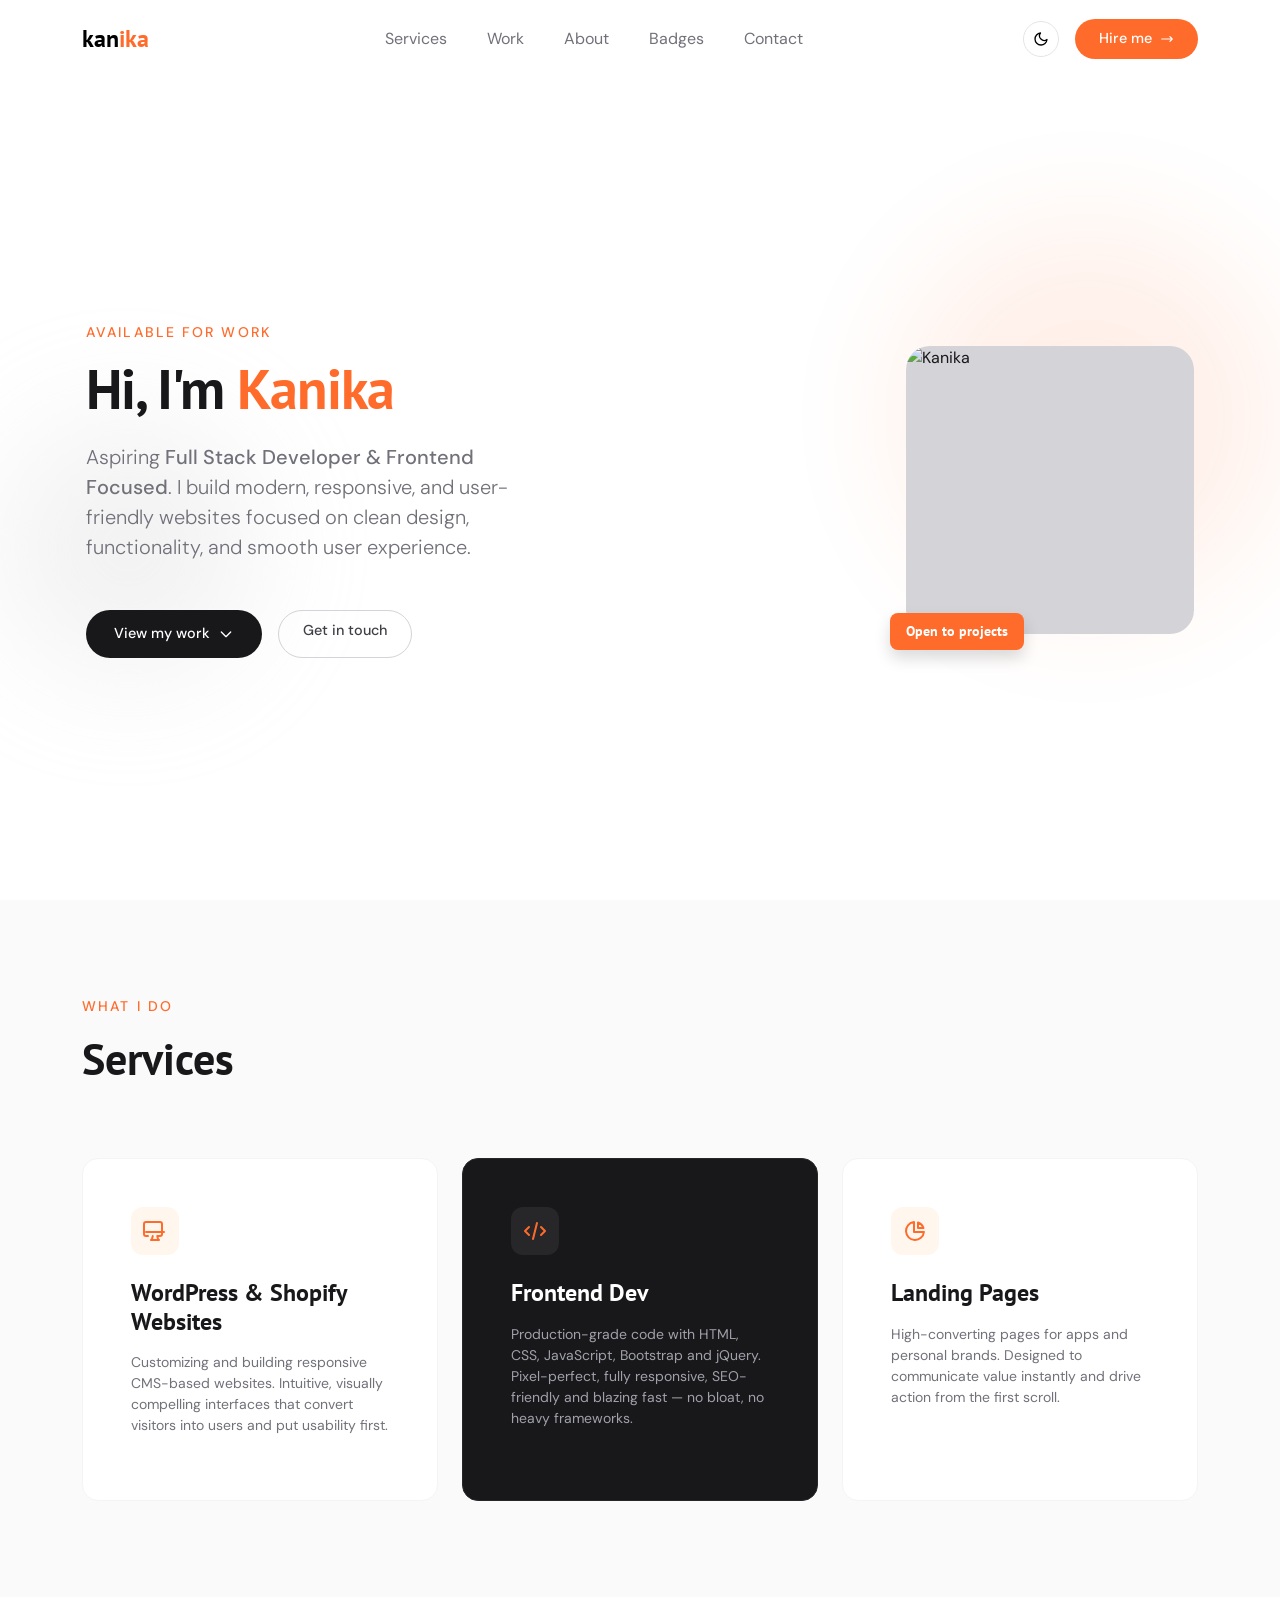
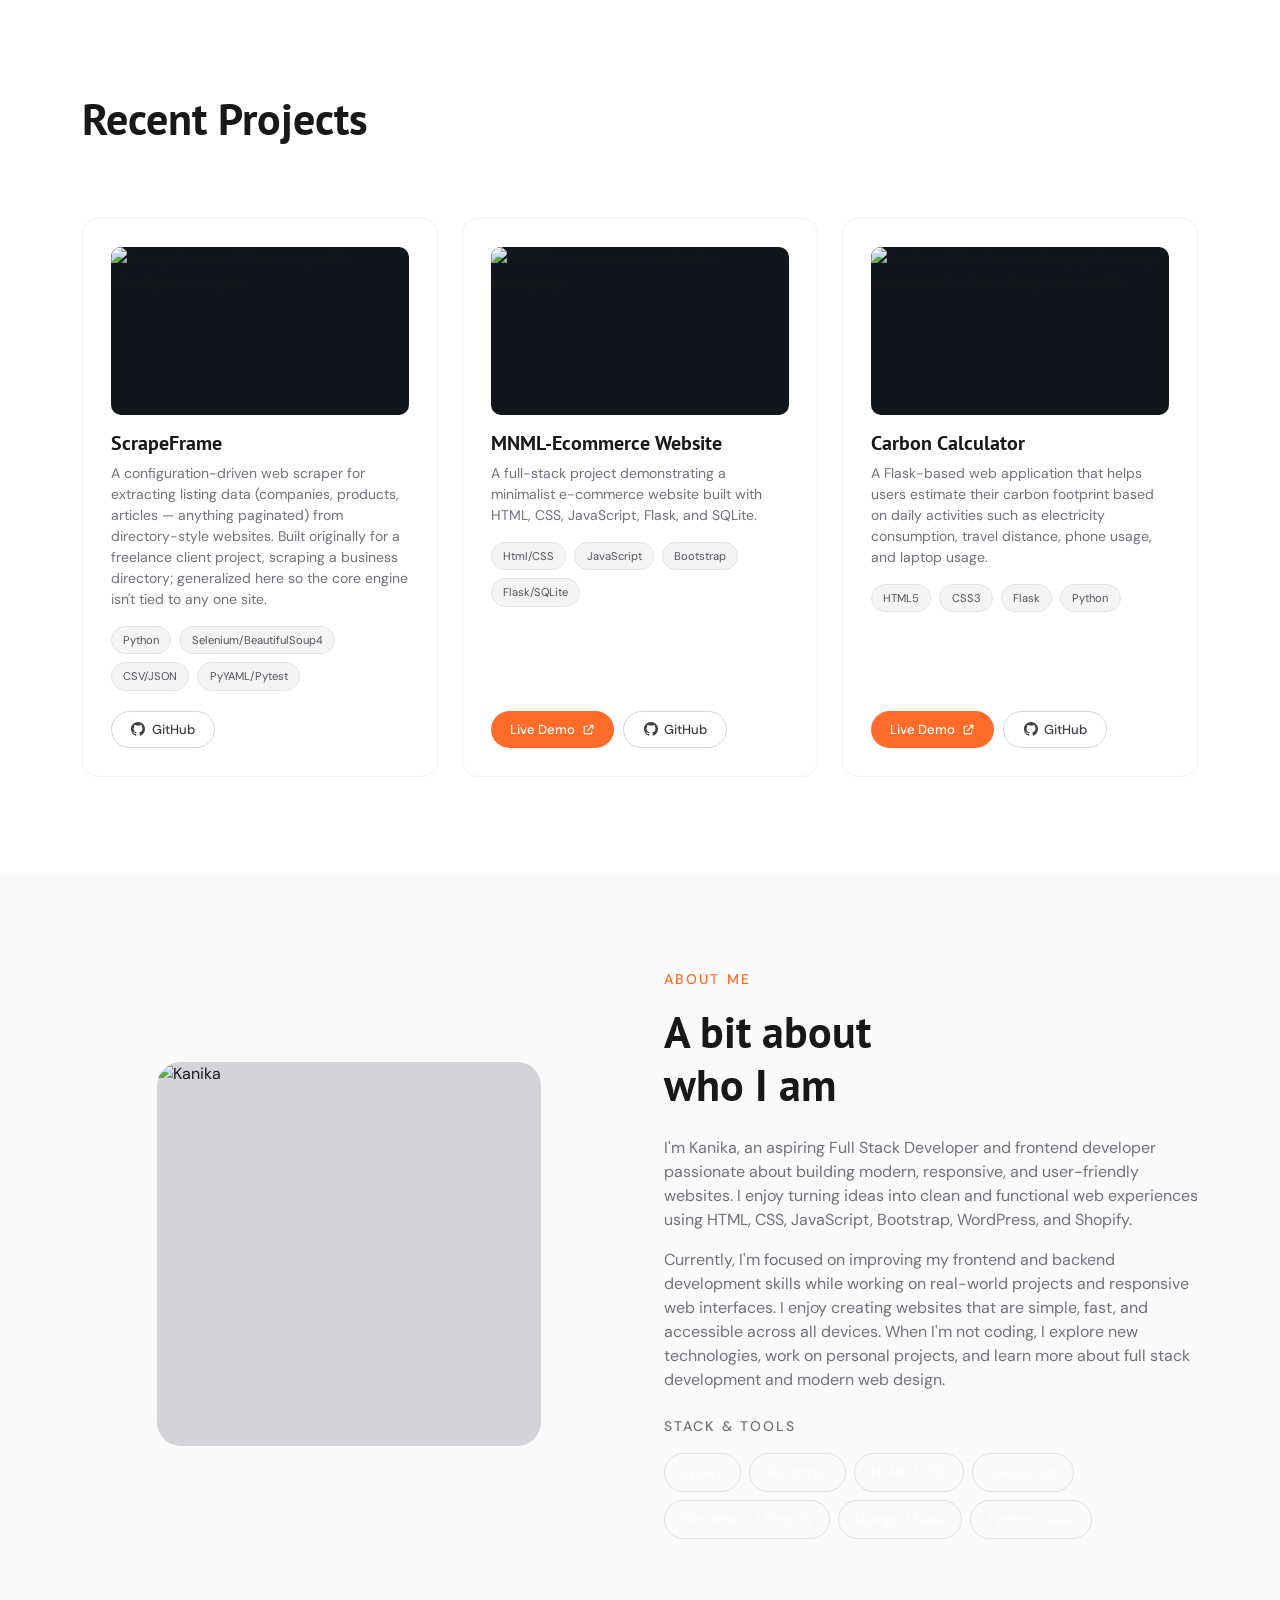
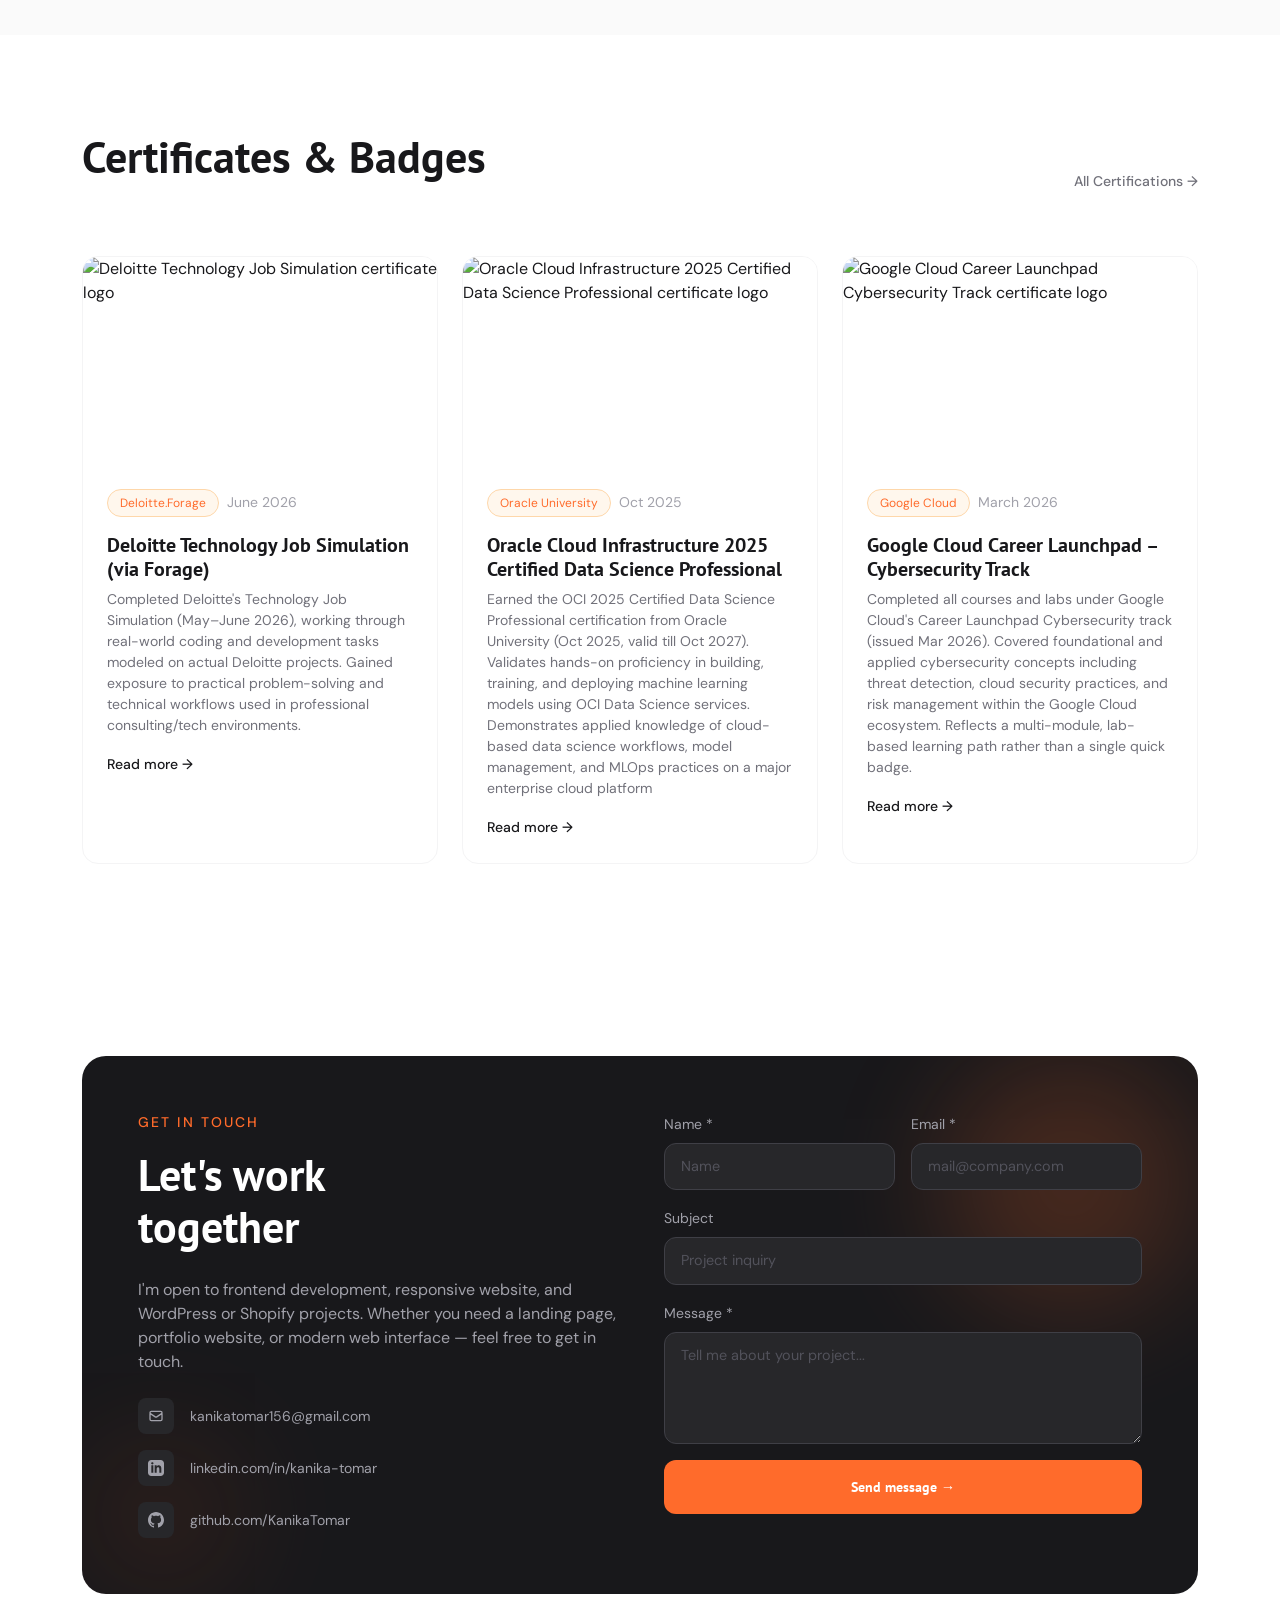
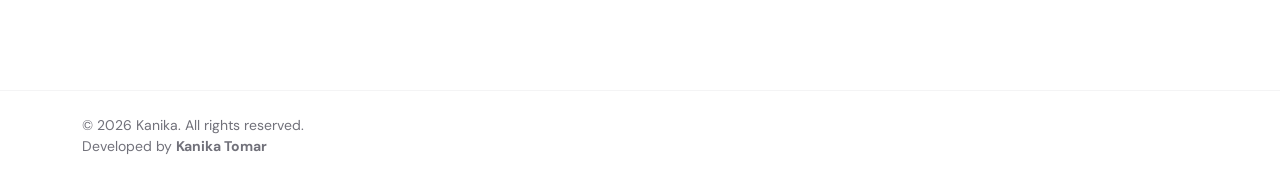
==== frontend/index.html @ 92bcb311 "Updates" ====
<!DOCTYPE html>
<html lang="en" class="scroll-smooth">

<head>
  <meta charset="UTF-8">
  <meta name="viewport" content="width=device-width, initial-scale=1.0">
  <meta name="description"
    content="Kanika — Freelance Designer and Frontend Developer. Fast, clean and accessible digital products.">
  <meta name="keywords" content="freelance developer, portfolio, Bootstrap, jQuery">
  <meta name="author" content="Kanika">
  <meta property="og:title" content="Kanika — Aspiring Full Stack Developer">
  <meta property="og:description" content="I design and build digital products that people love to use.">
  <meta property="og:type" content="website">
  <title>Kanika — Aspiring Full Stack Developer &amp; Modern Responsive Web Design</title>

  <!-- Bootstrap 5 -->
  <link href="https://cdn.jsdelivr.net/npm/bootstrap@5.3.3/dist/css/bootstrap.min.css" rel="stylesheet">
  <link rel="preconnect" href="https://fonts.googleapis.com">
  <link rel="preconnect" href="https://fonts.gstatic.com" crossorigin>
  <link
    href="https://fonts.googleapis.com/css2?family=PT+Sans:ital,wght@0,400;0,700;1,400&family=DM+Sans:opsz,wght@9..40,300;9..40,400;9..40,500&display=swap"
    rel="stylesheet">
  <link rel="stylesheet" href="style.css">
</head>

<body>

  <!-- ═══ NAV ═══ -->
  <header class="navbar-custom" id="mainNav">
    <nav class="navbar navbar-expand-md py-3">
      <div class="container" style="max-width:1140px;">
        <a class="navbar-brand fw-bold fs-4" href="#hero" style="font-family:'PT Sans',sans-serif;">
          <span>kan</span><span class="text-accent">ika</span>
        </a>

        <button class="navbar-toggler border-0 icon-circle" type="button" data-bs-toggle="collapse"
          data-bs-target="#navMenu" aria-controls="navMenu" aria-expanded="false" aria-label="Toggle menu">
          <svg id="hamOpen" width="16" height="16" fill="none" viewBox="0 0 24 24" stroke="currentColor">
            <path stroke-linecap="round" stroke-linejoin="round" stroke-width="2" d="M4 6h16M4 12h16M4 18h16" />
          </svg>
          <svg id="hamClose" width="16" height="16" fill="none" viewBox="0 0 24 24" stroke="currentColor"
            style="display:none">
            <path stroke-linecap="round" stroke-linejoin="round" stroke-width="2" d="M6 18L18 6M6 6l12 12" />
          </svg>
        </button>

        <div class="collapse navbar-collapse" id="navMenu">
          <ul class="navbar-nav mx-auto gap-md-4 gap-3 mt-4 mt-md-0 text-center text-md-start" id="navLinks">
            <li class="nav-item"><a class="nav-link nl text-muted-custom" href="#services">Services</a></li>
            <li class="nav-item"><a class="nav-link nl text-muted-custom" href="#work">Work</a></li>
            <li class="nav-item"><a class="nav-link nl text-muted-custom" href="#about">About</a></li>
            <li class="nav-item"><a class="nav-link nl text-muted-custom" href="#blog">Badges</a></li>
            <li class="nav-item"><a class="nav-link nl text-muted-custom" href="#contact">Contact</a></li>
          </ul>
          <div class="d-flex d-md-none flex-column align-items-center gap-3 mt-4 pt-3 border-top">
            <a href="#contact" class="btn-accent shimmer">Hire me →</a>
          </div>
        </div>

        <div class="d-flex align-items-center gap-3 order-3">
          <button id="darkToggle" class="icon-circle" aria-label="Toggle dark mode">
            <svg id="iconSun" width="16" height="16" fill="none" viewBox="0 0 24 24" stroke="currentColor">
              <path stroke-linecap="round" stroke-linejoin="round" stroke-width="2"
                d="M21 12.79A9 9 0 1111.21 3 7 7 0 0021 12.79z" />
            </svg>
            <svg id="iconMoon" width="16" height="16" fill="none" viewBox="0 0 24 24" stroke="currentColor"
              style="display:none">
              <path stroke-linecap="round" stroke-linejoin="round" stroke-width="2"
                d="M12 3v1m0 16v1m9-9h-1M4 12H3m15.364-6.364l-.707.707M6.343 17.657l-.707.707M17.657 17.657l-.707-.707M6.343 6.343l-.707-.707M12 8a4 4 0 100 8 4 4 0 000-8z" />
            </svg>
          </button>
          <a href="#contact" class="btn-accent shimmer d-none d-md-inline-flex align-items-center gap-2">
            Hire me
            <svg width="14" height="14" fill="none" viewBox="0 0 24 24" stroke="currentColor">
              <path stroke-linecap="round" stroke-linejoin="round" stroke-width="2" d="M17 8l4 4m0 0l-4 4m4-4H3" />
            </svg>
          </a>
        </div>
      </div>
    </nav>
  </header>

  <main>

    <!-- ═══ HERO ═══ -->
    <section id="hero" class="position-relative d-flex align-items-center"
      style="min-height:100vh;padding-top:5rem;overflow:hidden;">
      <div class="bg-blob bg-accent" style="opacity:.1;top:25%;right:0;width:24rem;height:24rem;"></div>
      <div class="bg-blob" style="opacity:.3;background:#d4d4d8;bottom:25%;left:0;width:16rem;height:16rem;"></div>

      <div class="container position-relative" style="max-width:1140px;z-index:1;padding:6rem 1rem;">
        <div class="row align-items-center g-5">
          <div class="col-md-6">
            <p class="reveal small fw-medium text-accent text-uppercase mb-3" style="letter-spacing:.15em;">Available
              for work</p>
            <h1 class="reveal d1 fw-bold mb-4" style="font-size:3.5rem;line-height:1.05;letter-spacing:-.02em;">
              Hi, I'm <span class="text-accent">Kanika</span>
            </h1>
            <p class="reveal d2 fs-5 text-muted-custom mb-5" style="max-width:28rem;font-weight:300;">
              Aspiring <strong class="fw-medium">Full Stack Developer &amp; Frontend Focused</strong>. I build modern,
              responsive, and user-friendly websites focused on clean design, functionality, and smooth user experience.
            </p>
            <div class="reveal d3 d-flex flex-wrap gap-3">
              <a href="#work" class="btn-hero-primary shimmer d-inline-flex align-items-center gap-2">
                View my work
                <svg width="16" height="16" fill="none" viewBox="0 0 24 24" stroke="currentColor">
                  <path stroke-linecap="round" stroke-linejoin="round" stroke-width="2" d="M19 9l-7 7-7-7" />
                </svg>
              </a>
              <a href="#contact" class="btn-outline-dark-custom">Get in touch</a>
            </div>
          </div>

          <div class="col-md-6 reveal d2 d-flex justify-content-center justify-content-md-end">
            <div class="position-relative" style="width:18rem;height:18rem;">
              <div class="pf w-100 h-100">
                <img src="frontend/images/myimg.png" alt="Kanika" loading="eager">
              </div>
              <div class="position-absolute bg-accent text-white fw-bold small px-3 py-2 rounded-3 shadow"
                style="bottom:-1rem;left:-1rem;font-family:'PT Sans',sans-serif;">Open to projects</div>
            </div>
          </div>
        </div>
      </div>
    </section>

    <!-- ═══ SERVICES ═══ -->
    <section id="services" class="section-pad section-alt">
      <div class="container" style="max-width:1140px;">
        <div class="mb-5 pb-3">
          <p class="reveal small fw-medium text-accent text-uppercase mb-3" style="letter-spacing:.15em;">What I do</p>
          <h2 class="reveal d1 fw-bold" style="font-size:2.75rem;">Services</h2>
        </div>
        <div class="row g-4">

          <div class="col-md-4">
            <article class="reveal d1 card-h card-soft h-100 p-4 p-md-5">
              <div class="icon-box mb-4">
                <svg width="24" height="24" class="text-accent" fill="none" viewBox="0 0 24 24" stroke="currentColor">
                  <path stroke-linecap="round" stroke-linejoin="round" stroke-width="2"
                    d="M9.75 17L9 20l-1 1h8l-1-1-.75-3M3 13h18M5 17H3a2 2 0 01-2-2V5a2 2 0 012-2h14a2 2 0 012 2v10a2 2 0 01-2 2h-2" />
                </svg>
              </div>
              <h3 class="fw-bold fs-4 mb-3">WordPress &amp; Shopify Websites</h3>
              <p class="small text-muted-custom">Customizing and building responsive CMS-based websites. Intuitive,
                visually compelling interfaces that convert visitors into users and put usability first.</p>
            </article>
          </div>

          <div class="col-md-4">
            <article class="reveal d2 card-h card-dark-feat h-100 p-4 p-md-5">
              <div class="icon-box icon-box-dark mb-4">
                <svg width="24" height="24" class="text-accent" fill="none" viewBox="0 0 24 24" stroke="currentColor">
                  <path stroke-linecap="round" stroke-linejoin="round" stroke-width="2"
                    d="M10 20l4-16m4 4l4 4-4 4M6 16l-4-4 4-4" />
                </svg>
              </div>
              <h3 class="fw-bold fs-4 mb-3">Frontend Dev</h3>
              <p class="small" style="color:#a1a1aa;">Production-grade code with HTML, CSS, JavaScript, Bootstrap and
                jQuery. Pixel-perfect, fully responsive, SEO-friendly and blazing fast — no bloat, no heavy frameworks.
              </p>
            </article>
          </div>

          <div class="col-md-4">
            <article class="reveal d3 card-h card-soft h-100 p-4 p-md-5">
              <div class="icon-box mb-4">
                <svg width="24" height="24" class="text-accent" fill="none" viewBox="0 0 24 24" stroke="currentColor">
                  <path stroke-linecap="round" stroke-linejoin="round" stroke-width="2"
                    d="M11 3.055A9.001 9.001 0 1020.945 13H11V3.055z" />
                  <path stroke-linecap="round" stroke-linejoin="round" stroke-width="2"
                    d="M20.488 9H15V3.512A9.025 9.025 0 0120.488 9z" />
                </svg>
              </div>
              <h3 class="fw-bold fs-4 mb-3">Landing Pages</h3>
              <p class="small text-muted-custom">High-converting pages for apps and personal brands. Designed to
                communicate value instantly and drive action from the first scroll.</p>
            </article>
          </div>

        </div>
      </div>
    </section>

    <!-- ═══ WORK ═══ -->
    <section id="work" class="section-pad">
      <div class="container" style="max-width:1140px;">
        <div class="d-flex flex-column flex-sm-row justify-content-between align-items-sm-end gap-3 mb-5 pb-3">
          <div>
            <!-- <p class="reveal small fw-medium text-accent text-uppercase mb-3" style="letter-spacing:.15em;">Portfolio</p> -->
            <h2 class="reveal d1 fw-bold" style="font-size:2.75rem;">Recent Projects</h2>
          </div>
          <a href="projects.html" class="reveal d1 nl small fw-medium text-muted-custom">All projects →</a>
        </div>

        <div class="row g-4">

          <!-- PROJECT CARD 1 — replace with your real project -->
          <div class="col-md-4">
            <article class="card-h reveal d1 card-soft proj-card h-100 d-flex flex-column">
              <div class="proj-thumb mb-3">
                <img src="frontend/images/scraper.png" alt="ScrapeFrame CLI running with checkpoint output"
                  loading="lazy">
              </div>
              <h3 class="fw-bold fs-5 mb-2">ScrapeFrame</h3>
              <p class="small text-muted-custom mb-3">A configuration-driven web scraper for extracting listing data
                (companies, products, articles — anything paginated) from directory-style websites. Built originally for
                a freelance client project, scraping a business directory; generalized here so the core engine isn't
                tied to any one site.</p>
              <div class="d-flex flex-wrap gap-2 mb-3">
                <span class="tech-tag">Python</span>
                <span class="tech-tag">Selenium/BeautifulSoup4</span>
                <span class="tech-tag">CSV/JSON</span>
                <span class="tech-tag">PyYAML/Pytest</span>
              </div>
              <div class="proj-actions mt-auto pt-1">
                <a href="https://github.com/KanikaTomar18/ScarpeFrame" target="_blank" rel="noopener noreferrer"
                  class="btn-proj-secondary">
                  <svg width="14" height="14" fill="currentColor" viewBox="0 0 24 24">
                    <path
                      d="M12 0c-6.626 0-12 5.373-12 12 0 5.302 3.438 9.8 8.207 11.387.599.111.793-.261.793-.577v-2.234c-3.338.726-4.033-1.416-4.033-1.416-.546-1.387-1.333-1.756-1.333-1.756-1.089-.745.083-.729.083-.729 1.205.084 1.839 1.237 1.839 1.237 1.07 1.834 2.807 1.304 3.492.997.107-.775.418-1.305.762-1.604-2.665-.305-5.467-1.334-5.467-5.931 0-1.311.469-2.381 1.236-3.221-.124-.303-.535-1.524.117-3.176 0 0 1.008-.322 3.301 1.23.957-.266 1.983-.399 3.003-.404 1.02.005 2.047.138 3.006.404 2.291-1.552 3.297-1.23 3.297-1.23.653 1.653.242 2.874.118 3.176.77.84 1.235 1.911 1.235 3.221 0 4.609-2.807 5.624-5.479 5.921.43.372.823 1.102.823 2.222v3.293c0 .319.192.694.801.576 4.765-1.589 8.199-6.086 8.199-11.386 0-6.627-5.373-12-12-12z" />
                  </svg>
                  GitHub
                </a>
              </div>
            </article>
          </div>
          <!-- PROJECT CARD 2 — replace with your real project -->
          <div class="col-md-4">
            <article class="card-h reveal d2 card-soft proj-card h-100 d-flex flex-column">
              <div class="proj-thumb mb-3">
                <img src="frontend/images/mnml.png" alt="MNML e-commerce website homepage"
                  loading="lazy">
              </div>
              <h3 class="fw-bold fs-5 mb-2">MNML-Ecommerce Website</h3>
              <p class="small text-muted-custom mb-3">A full-stack project demonstrating a minimalist e-commerce website
                built with HTML, CSS, JavaScript, Flask, and SQLite.</p>
              <div class="d-flex flex-wrap gap-2 mb-3">
                <span class="tech-tag">Html/CSS</span>
                <span class="tech-tag">JavaScript</span>
                <span class="tech-tag">Bootstrap</span>
                <span class="tech-tag">Flask/SQLite</span>
              </div>
              <div class="proj-actions mt-auto pt-1">
                <a href="https://mnml-rztf.onrender.com/" target="_blank" rel="noopener noreferrer"
                  class="btn-proj-primary">
                  Live Demo
                  <svg width="13" height="13" fill="none" viewBox="0 0 24 24" stroke="currentColor">
                    <path stroke-linecap="round" stroke-linejoin="round" stroke-width="2"
                      d="M10 6H6a2 2 0 00-2 2v10a2 2 0 002 2h10a2 2 0 002-2v-4M14 4h6v6M10 14L20 4" />
                  </svg>
                </a>
                <a href="https://github.com/KanikaTomar18/MNML" target="_blank" rel="noopener noreferrer"
                  class="btn-proj-secondary">
                  <svg width="14" height="14" fill="currentColor" viewBox="0 0 24 24">
                    <path
                      d="M12 0c-6.626 0-12 5.373-12 12 0 5.302 3.438 9.8 8.207 11.387.599.111.793-.261.793-.577v-2.234c-3.338.726-4.033-1.416-4.033-1.416-.546-1.387-1.333-1.756-1.333-1.756-1.089-.745.083-.729.083-.729 1.205.084 1.839 1.237 1.839 1.237 1.07 1.834 2.807 1.304 3.492.997.107-.775.418-1.305.762-1.604-2.665-.305-5.467-1.334-5.467-5.931 0-1.311.469-2.381 1.236-3.221-.124-.303-.535-1.524.117-3.176 0 0 1.008-.322 3.301 1.23.957-.266 1.983-.399 3.003-.404 1.02.005 2.047.138 3.006.404 2.291-1.552 3.297-1.23 3.297-1.23.653 1.653.242 2.874.118 3.176.77.84 1.235 1.911 1.235 3.221 0 4.609-2.807 5.624-5.479 5.921.43.372.823 1.102.823 2.222v3.293c0 .319.192.694.801.576 4.765-1.589 8.199-6.086 8.199-11.386 0-6.627-5.373-12-12-12z" />
                  </svg>
                  GitHub
                </a>
              </div>
            </article>
          </div>

          <!-- PROJECT CARD 3 — replace with your real project -->
          <div class="col-md-4">
            <article class="card-h reveal d3 card-soft proj-card h-100 d-flex flex-column">
              <div class="proj-thumb mb-3">
                <img src="frontend/images/Carbon-calc.png" alt="Carbon Calculator web app showing estimated carbon footprint results"
                  loading="lazy">
              </div>
              <h3 class="fw-bold fs-5 mb-2">Carbon Calculator</h3>
              <p class="small text-muted-custom mb-3">A Flask-based web application that helps users estimate their
                carbon footprint based on daily activities such as electricity consumption, travel distance, phone
                usage, and laptop usage.</p>
              <div class="d-flex flex-wrap gap-2 mb-3">
                <span class="tech-tag">HTML5</span>
                <span class="tech-tag">CSS3</span>
                <span class="tech-tag">Flask</span>
                <span class="tech-tag">Python</span>
              </div>
              <div class="proj-actions mt-auto pt-1">
                <a href="https://carbon-calculator-ndfr.onrender.com/" target="_blank" rel="noopener noreferrer"
                  class="btn-proj-primary">
                  Live Demo
                  <svg width="13" height="13" fill="none" viewBox="0 0 24 24" stroke="currentColor">
                    <path stroke-linecap="round" stroke-linejoin="round" stroke-width="2"
                      d="M10 6H6a2 2 0 00-2 2v10a2 2 0 002 2h10a2 2 0 002-2v-4M14 4h6v6M10 14L20 4" />
                  </svg>
                </a>
                <a href="https://github.com/KanikaTomar18/Carbon_Calculator" target="_blank" rel="noopener noreferrer"
                  class="btn-proj-secondary">
                  <svg width="14" height="14" fill="currentColor" viewBox="0 0 24 24">
                    <path
                      d="M12 0c-6.626 0-12 5.373-12 12 0 5.302 3.438 9.8 8.207 11.387.599.111.793-.261.793-.577v-2.234c-3.338.726-4.033-1.416-4.033-1.416-.546-1.387-1.333-1.756-1.333-1.756-1.089-.745.083-.729.083-.729 1.205.084 1.839 1.237 1.839 1.237 1.07 1.834 2.807 1.304 3.492.997.107-.775.418-1.305.762-1.604-2.665-.305-5.467-1.334-5.467-5.931 0-1.311.469-2.381 1.236-3.221-.124-.303-.535-1.524.117-3.176 0 0 1.008-.322 3.301 1.23.957-.266 1.983-.399 3.003-.404 1.02.005 2.047.138 3.006.404 2.291-1.552 3.297-1.23 3.297-1.23.653 1.653.242 2.874.118 3.176.77.84 1.235 1.911 1.235 3.221 0 4.609-2.807 5.624-5.479 5.921.43.372.823 1.102.823 2.222v3.293c0 .319.192.694.801.576 4.765-1.589 8.199-6.086 8.199-11.386 0-6.627-5.373-12-12-12z" />
                  </svg>
                  GitHub
                </a>
              </div>
            </article>
          </div>
          <!-- END PROJECT CARDS -->

        </div>
      </div>
    </section>

    <!-- ═══ ABOUT ═══ -->
    <section id="about" class="section-pad section-alt">
      <div class="container" style="max-width:1140px;">
        <div class="row align-items-center g-5">

          <div class="col-md-6 order-2 order-md-1 reveal">
            <div class="pf mx-auto" style="width:100%;max-width:24rem;aspect-ratio:1/1;">
              <img src="frontend/images/myimg.png" alt="Kanika" loading="lazy">
            </div>
          </div>

          <div class="col-md-6 order-1 order-md-2">
            <p class="reveal small fw-medium text-accent text-uppercase mb-3" style="letter-spacing:.15em;">About me</p>
            <h2 class="reveal d1 fw-bold mb-4" style="font-size:2.75rem;line-height:1.2;">A bit about<br>who I am</h2>
            <p class="reveal d2 text-muted-custom mb-3">
              I'm Kanika, an aspiring Full Stack Developer and frontend developer passionate about building modern,
              responsive, and user-friendly websites. I enjoy turning ideas into clean and functional web experiences
              using HTML, CSS, JavaScript, Bootstrap, WordPress, and Shopify.
            </p>
            <p class="reveal d3 text-muted-custom mb-4">
              Currently, I'm focused on improving my frontend and backend development skills while working on real-world
              projects and responsive web interfaces. I enjoy creating websites that are simple, fast, and accessible
              across all devices. When I'm not coding, I explore new technologies, work on personal projects, and learn
              more about full stack development and modern web design.
            </p>
            <div class="reveal d4">
              <p class="small fw-medium text-muted-custom text-uppercase mb-3" style="letter-spacing:.15em;">Stack &amp;
                tools</p>
              <div class="d-flex flex-wrap gap-2">
                <span class="stag small bg-grey border px-3 py-2 rounded-pill text-white">jQuery</span>
                <span class="stag small bg-grey border px-3 py-2 rounded-pill text-white">Bootstrap</span>
                <span class="stag small bg-grey border px-3 py-2 rounded-pill text-white">HTML / CSS</span>
                <span class="stag small bg-grey border px-3 py-2 rounded-pill text-white">JavaScript</span>
                <span class="stag small bg-grey border px-3 py-2 rounded-pill text-white">WordPress / Shopify</span>
                <span class="stag small bg-grey border px-3 py-2 rounded-pill text-white">Django / Flask</span>
                <span class="stag small bg-grey border px-3 py-2 rounded-pill text-white">Python / Java</span>
              </div>
            </div>
          </div>

        </div>
      </div>
    </section>

    <!-- ═══ BLOG ═══ -->
    <section id="blog" class="section-pad">
      <div class="container" style="max-width:1140px;">
        <div class="d-flex flex-column flex-sm-row justify-content-between align-items-sm-end gap-3 mb-5 pb-3">
          <div>
            <!-- <p class="reveal small fw-medium text-accent text-uppercase mb-3" style="letter-spacing:.15em;">Thoughts</p> -->
            <h2 class="reveal d1 fw-bold" style="font-size:2.75rem;">Certificates & Badges</h2>
          </div>
          <a href="certificates.html" class="reveal d1 nl small fw-medium text-muted-custom">All Certifications →</a>
        </div>

        <div class="row g-4">
          <div class="col-md-4">
            <article class="reveal d1 card-h card-soft h-100" style="overflow:hidden;">
              <div class="pf w-100" style="height:13rem;border-radius:0;background:#fff;">
                <img src="frontend/images/Deloitte.png" alt="Deloitte Technology Job Simulation certificate logo" loading="lazy" style="object-fit:contain;">
              </div>
              <div class="p-4">
                <div class="d-flex align-items-center gap-2 mb-3">
                  <span class="badge-tag">Deloitte.Forage</span>
                  <span class="small" style="color:#a1a1aa;">June 2026</span>
                </div>
                <a href="certificates.html">
                  <h3 class="fw-bold fs-5 mb-2">Deloitte Technology Job Simulation (via Forage)</h3>
                </a>
                <p class="small text-muted-custom mb-3">Completed Deloitte's Technology Job Simulation (May–June 2026),
                  working through real-world coding and development tasks modeled on actual Deloitte projects. Gained
                  exposure to practical problem-solving and technical workflows used in professional consulting/tech
                  environments.</p>
                <a href="certificates.html" class="nl small fw-medium">Read more →</a>
              </div>
            </article>
          </div>

          <div class="col-md-4">
            <article class="reveal d2 card-h card-soft h-100" style="overflow:hidden;">
              <div class="pf w-100" style="height:13rem;border-radius:0;background:#fff;">
                <img src="frontend/images/oracle.png" alt="Oracle Cloud Infrastructure 2025 Certified Data Science Professional certificate logo" loading="lazy" style="object-fit:contain;">
              </div>
              <div class="p-4">
                <div class="d-flex align-items-center gap-2 mb-3">
                  <span class="badge-tag">Oracle University</span>
                  <span class="small" style="color:#a1a1aa;">Oct 2025</span>
                </div>
                <a href="certificates.html">
                  <h3 class="fw-bold fs-5 mb-2">Oracle Cloud Infrastructure 2025 Certified Data Science Professional
                  </h3>
                </a>
                <p class="small text-muted-custom mb-3">Earned the OCI 2025 Certified Data Science Professional
                  certification from Oracle University (Oct 2025, valid till Oct 2027). Validates hands-on proficiency
                  in building, training, and deploying machine learning models using OCI Data Science services.
                  Demonstrates applied knowledge of cloud-based data science workflows, model management, and MLOps
                  practices on a major enterprise cloud platform</p>
                <a href="certificates.html" class="nl small fw-medium">Read more →</a>
              </div>
            </article>
          </div>

          <div class="col-md-4">
            <article class="reveal d3 card-h card-soft h-100" style="overflow:hidden;">
              <div class="pf w-100" style="height:13rem;border-radius:0;background:#fff;">
                <img src="frontend/images/google-cloud-cyber.png" alt="Google Cloud Career Launchpad Cybersecurity Track certificate logo" loading="lazy"
                  style="object-fit:contain;">
              </div>
              <div class="p-4">
                <div class="d-flex align-items-center gap-2 mb-3">
                  <span class="badge-tag">Google Cloud</span>
                  <span class="small" style="color:#a1a1aa;">March 2026</span>
                </div>
                <a href="certificates.html">
                  <h3 class="fw-bold fs-5 mb-2">Google Cloud Career Launchpad – Cybersecurity Track</h3>
                </a>
                <p class="small text-muted-custom mb-3">Completed all courses and labs under Google Cloud's Career
                  Launchpad Cybersecurity track (issued Mar 2026). Covered foundational and applied cybersecurity
                  concepts including threat detection, cloud security practices, and risk management within the Google
                  Cloud ecosystem. Reflects a multi-module, lab-based learning path rather than a single quick badge.
                </p>
                <a href="certificates.html" class="nl small fw-medium">Read more →</a>
              </div>
            </article>
          </div>
        </div>
      </div>
    </section>

    <!-- ═══ CONTACT ═══ -->
    <section id="contact" class="section-pad">
      <div class="container" style="max-width:1140px;">
        <div class="contact-section-bg">
          <div class="bg-blob bg-accent" style="opacity:.2;top:0;right:0;width:16rem;height:16rem;"></div>
          <div class="bg-blob bg-accent" style="opacity:.1;bottom:0;left:0;width:10rem;height:10rem;"></div>

          <div class="row g-5 position-relative" style="z-index:1;">
            <div class="col-md-6">
              <p class="reveal small fw-medium text-accent text-uppercase mb-3" style="letter-spacing:.15em;">Get in
                touch</p>
              <h2 class="reveal d1 fw-bold mb-4" style="font-size:2.75rem;line-height:1.2;">Let's work<br>together</h2>
              <p class="reveal d2 mb-4" style="color:#a1a1aa;">I'm open to frontend development, responsive website, and
                WordPress or Shopify projects. Whether you need a landing page, portfolio website, or modern web
                interface — feel free to get in touch.</p>

              <div class="reveal d3 d-flex flex-column gap-3">
                <a href="mailto:kanikatomar156@gmail.com" class="d-flex align-items-center gap-3"
                  style="color:#a1a1aa;">
                  <span class="icon-box icon-box-dark flex-shrink-0"
                    style="width:36px;height:36px;border-radius:.5rem;">
                    <svg width="16" height="16" fill="none" viewBox="0 0 24 24" stroke="currentColor">
                      <path stroke-linecap="round" stroke-linejoin="round" stroke-width="2"
                        d="M3 8l7.89 5.26a2 2 0 002.22 0L21 8M5 19h14a2 2 0 002-2V7a2 2 0 00-2-2H5a2 2 0 00-2 2v10a2 2 0 002 2z" />
                    </svg>
                  </span>
                  <span class="small">kanikatomar156@gmail.com</span>
                </a>
                <a href="https://linkedin.com/in/kanika-tomar-3a40a230a" rel="noopener noreferrer" target="_blank"
                  class="d-flex align-items-center gap-3" style="color:#a1a1aa;">
                  <span class="icon-box icon-box-dark flex-shrink-0"
                    style="width:36px;height:36px;border-radius:.5rem;">
                    <svg width="16" height="16" fill="currentColor" viewBox="0 0 24 24">
                      <path
                        d="M19 0h-14c-2.761 0-5 2.239-5 5v14c0 2.761 2.239 5 5 5h14c2.762 0 5-2.239 5-5v-14c0-2.761-2.238-5-5-5zm-11 19h-3v-11h3v11zm-1.5-12.268c-.966 0-1.75-.79-1.75-1.764s.784-1.764 1.75-1.764 1.75.79 1.75 1.764-.783 1.764-1.75 1.764zm13.5 12.268h-3v-5.604c0-3.368-4-3.113-4 0v5.604h-3v-11h3v1.765c1.396-2.586 7-2.777 7 2.476v6.759z" />
                    </svg>
                  </span>
                  <span class="small">linkedin.com/in/kanika-tomar</span>
                </a>
                <a href="https://github.com/KanikaTomar18" rel="noopener noreferrer" target="_blank"
                  class="d-flex align-items-center gap-3" style="color:#a1a1aa;">
                  <span class="icon-box icon-box-dark flex-shrink-0"
                    style="width:36px;height:36px;border-radius:.5rem;">
                    <svg width="16" height="16" fill="currentColor" viewBox="0 0 24 24">
                      <path
                        d="M12 0c-6.626 0-12 5.373-12 12 0 5.302 3.438 9.8 8.207 11.387.599.111.793-.261.793-.577v-2.234c-3.338.726-4.033-1.416-4.033-1.416-.546-1.387-1.333-1.756-1.333-1.756-1.089-.745.083-.729.083-.729 1.205.084 1.839 1.237 1.839 1.237 1.07 1.834 2.807 1.304 3.492.997.107-.775.418-1.305.762-1.604-2.665-.305-5.467-1.334-5.467-5.931 0-1.311.469-2.381 1.236-3.221-.124-.303-.535-1.524.117-3.176 0 0 1.008-.322 3.301 1.23.957-.266 1.983-.399 3.003-.404 1.02.005 2.047.138 3.006.404 2.291-1.552 3.297-1.23 3.297-1.23.653 1.653.242 2.874.118 3.176.77.84 1.235 1.911 1.235 3.221 0 4.609-2.807 5.624-5.479 5.921.43.372.823 1.102.823 2.222v3.293c0 .319.192.694.801.576 4.765-1.589 8.199-6.086 8.199-11.386 0-6.627-5.373-12-12-12z" />
                    </svg>
                  </span>
                  <span class="small">github.com/KanikaTomar</span>
                </a>
              </div>
            </div>

            <div class="col-md-6 reveal d2">
              <form id="contactForm" novalidate>
                <div class="row g-3">
                  <div class="col-sm-6">
                    <label for="fname" class="form-label small" style="color:#a1a1aa;">Name *</label>
                    <input type="text" id="fname" name="name" class="form-control form-control-dark" placeholder="Name"
                      required autocomplete="name">
                  </div>
                  <div class="col-sm-6">
                    <label for="femail" class="form-label small" style="color:#a1a1aa;">Email *</label>
                    <input type="email" id="femail" name="email" class="form-control form-control-dark"
                      placeholder="mail@company.com" required autocomplete="email">
                  </div>
                  <div class="col-12">
                    <label for="fsubject" class="form-label small" style="color:#a1a1aa;">Subject</label>
                    <input type="text" id="fsubject" name="subject" class="form-control form-control-dark"
                      placeholder="Project inquiry">
                  </div>
                  <div class="col-12">
                    <label for="fmessage" class="form-label small" style="color:#a1a1aa;">Message *</label>
                    <textarea id="fmessage" name="message" rows="4" class="form-control form-control-dark"
                      placeholder="Tell me about your project..." required></textarea>
                  </div>
                  <div class="col-12">
                    <button type="submit" class="btn-accent shimmer w-100 fw-bold py-3"
                      style="border-radius:.75rem;font-family:'PT Sans',sans-serif;">
                      Send message →
                    </button>
                  </div>
                </div>
              </form>
            </div>
          </div>
        </div>
      </div>
    </section>

  </main>

  <footer>
    <div class="container py-4 d-flex flex-column flex-sm-row align-items-center justify-content-between gap-3"
      style="max-width:1140px;">
      <p class="small text-muted-custom mb-0">© <span id="yr"></span> Kanika. All rights reserved. <br> Developed by <a
          href="https://github.com/KanikaTomar18" target="_blank" class="fw-bold">Kanika Tomar</a></p>
    </div>
  </footer>

  <!-- jQuery -->
  <script src="https://code.jquery.com/jquery-3.7.1.min.js"></script>
  <!-- Bootstrap JS bundle (includes Popper, needed for navbar collapse) -->
  <script src="https://cdn.jsdelivr.net/npm/bootstrap@5.3.3/dist/js/bootstrap.bundle.min.js"></script>

  <script>
    $(function () {

      /* ---------- dark mode ---------- */
      var saved = localStorage.getItem('theme');
      var prefersDark = window.matchMedia('(prefers-color-scheme: dark)').matches;
      var isDark = saved === 'dark' || (!saved && prefersDark);

      function applyTheme(dark) {
        document.documentElement.setAttribute('data-bs-theme', dark ? 'dark' : 'light');
        $('#iconSun').toggle(!dark);
        $('#iconMoon').toggle(dark);
        localStorage.setItem('theme', dark ? 'dark' : 'light');
      }
      applyTheme(isDark);

      $('#darkToggle').on('click', function () {
        isDark = !isDark;
        applyTheme(isDark);
      });

      /* ---------- navbar scroll shadow ---------- */
      $(window).on('scroll', function () {
        $('#mainNav').toggleClass('scrolled', $(window).scrollTop() > 20);
        updateActiveSection();
      });

      /* ---------- mobile menu hamburger icon swap + close on link click ---------- */
      var navMenu = document.getElementById('navMenu');
      var bsCollapse = new bootstrap.Collapse(navMenu, { toggle: false });

      $('#navMenu').on('show.bs.collapse', function () {
        $('#hamOpen').hide(); $('#hamClose').show();
      });
      $('#navMenu').on('hide.bs.collapse', function () {
        $('#hamOpen').show(); $('#hamClose').hide();
      });
      $('#navLinks a, .navbar-collapse a.btn-accent').on('click', function () {
        if ($('#navMenu').hasClass('show')) bsCollapse.hide();
      });

      /* ---------- active section tracking ---------- */
      var sectionIds = ['hero', 'services', 'work', 'about', 'blog', 'contact'];
      function updateActiveSection() {
        var scrollY = $(window).scrollTop();
        var atBottom = (scrollY + $(window).height()) >= $(document).height() - 60;
        var current = 'hero';
        if (atBottom) {
          current = 'contact';
        } else {
          for (var i = 0; i < sectionIds.length; i++) {
            var el = document.getElementById(sectionIds[i]);
            if (el && scrollY >= el.offsetTop - 130) current = sectionIds[i];
          }
        }
        $('#navLinks a').removeClass('active').each(function () {
          if ($(this).attr('href') === '#' + current) $(this).addClass('active');
        });
      }
      updateActiveSection();

      /* ---------- smooth scroll for in-page anchors ---------- */
      $('a[href^="#"]').on('click', function (e) {
        var target = $(this).attr('href');
        if (target.length > 1 && $(target).length) {
          e.preventDefault();
          $('html, body').animate({ scrollTop: $(target).offset().top - 60 }, 500);
        }
      });

      /* ---------- reveal on scroll ---------- */
      var io = new IntersectionObserver(function (entries) {
        entries.forEach(function (entry) {
          if (entry.isIntersecting) {
            entry.target.classList.add('in');
            io.unobserve(entry.target);
          }
        });
      }, { threshold: 0.1, rootMargin: '0px 0px -40px 0px' });
      document.querySelectorAll('.reveal').forEach(function (el) { io.observe(el); });

      /* ---------- contact form (posts to the Flask backend) ---------- */
      // Replace this with your deployed backend URL, e.g. https://your-app.onrender.com/api/contact
      var CONTACT_API_URL = 'https://kanika-contact-api.onrender.com/';

      $('#contactForm').on('submit', function (e) {
        e.preventDefault();
        var form = this;
        var $btn = $(form).find('button[type="submit"]');
        var originalBtnText = $btn.html();

        var payload = {
          name: $('#fname').val(),
          email: $('#femail').val(),
          subject: $('#fsubject').val(),
          message: $('#fmessage').val()
        };

        $btn.prop('disabled', true).text('Sending…');

        fetch(CONTACT_API_URL, {
          method: 'POST',
          headers: { 'Content-Type': 'application/json' },
          body: JSON.stringify(payload)
        })
          .then(function (res) { return res.json().then(function (data) { return { ok: res.ok, data: data }; }); })
          .then(function (result) {
            if (result.ok && result.data.ok) {
              alert(result.data.message || 'Thanks! Your message has been sent.');
              form.reset();
            } else {
              alert((result.data && result.data.error) || 'Something went wrong. Please try again.');
            }
          })
          .catch(function () {
            alert('Could not reach the server. Please check your connection and try again.');
          })
          .finally(function () {
            $btn.prop('disabled', false).html(originalBtnText);
          });
      });

      /* ---------- footer year ---------- */
      $('#yr').text(new Date().getFullYear());
    });
  </script>

</body>

</html>
---- frontend/style.css ----
:root{
  --accent:#FF6B2B;
  --accent-light:#FF8F5C;
}
*,*::before,*::after{box-sizing:border-box}
html,body{font-family:'DM Sans',sans-serif}
h1,h2,h3,h4,h5,h6{font-family:'PT Sans',sans-serif}
body{
  background:#fff;
  color:#18181b;
  transition:background-color .3s,color .3s;
}
[data-bs-theme="dark"] body{background:#09090b;color:#f4f4f5;}

a{text-decoration:none;color:inherit}

.text-accent{color:var(--accent)!important}
.bg-accent{background-color:var(--accent)!important}
.border-accent{border-color:var(--accent)!important}

/* scrollbar */
::-webkit-scrollbar{width:5px}
::-webkit-scrollbar-track{background:transparent}
::-webkit-scrollbar-thumb{background:var(--accent);border-radius:99px}

/* reveal on scroll */
.reveal{opacity:0;transform:translateY(26px);transition:opacity .6s cubic-bezier(.4,0,.2,1),transform .6s cubic-bezier(.4,0,.2,1)}
.reveal.in{opacity:1;transform:none}
.d1{transition-delay:.08s}.d2{transition-delay:.16s}.d3{transition-delay:.24s}.d4{transition-delay:.32s}

/* nav underline animation */
.nl{position:relative}
.nl::after{content:'';position:absolute;bottom:-2px;left:0;width:0;height:1.5px;background:currentColor;transition:width .22s cubic-bezier(.4,0,.2,1)}
.nl:hover::after,.nl.active::after{width:100%}
.nl.active{font-weight:500}

/* shimmer button */
.shimmer{position:relative;overflow:hidden}
.shimmer::after{content:'';position:absolute;top:0;left:-100%;width:60%;height:100%;background:rgba(255,255,255,.18);transform:skewX(-20deg);transition:left .4s cubic-bezier(.4,0,.2,1)}
.shimmer:hover::after{left:160%}

/* photo frames */
.pf{overflow:hidden;background:#d4d4d8;border-radius:1.5rem}
.pf img{width:100%;height:100%;object-fit:cover;display:block}

/* card hover */
.card-h{transition:transform .28s cubic-bezier(.4,0,.2,1),border-color .18s}
.card-h:hover{transform:translateY(-4px)}

/* skill tag */
.stag{transition:border-color .18s}

/* section spacing */
.section-pad{padding:6rem 0}
.section-alt{background:#fafafa}
[data-bs-theme="dark"] .section-alt{background:rgba(39,39,42,.4)}

/* navbar */
.navbar-custom{
  position:fixed;top:0;left:0;right:0;z-index:1050;
  transition:all .3s;
  background:transparent;
}
.navbar-custom.scrolled{
  background:rgba(255,255,255,.9);
  backdrop-filter:blur(8px);
  box-shadow:0 1px 8px rgba(0,0,0,.05);
}
[data-bs-theme="dark"] .navbar-custom.scrolled{
  background:rgba(9,9,11,.9);
}

.btn-accent{
  background:var(--accent);color:#fff;border:none;border-radius:999px;
  padding:.6rem 1.5rem;font-weight:500;font-size:.9rem;
  transition:background-color .2s;
}
.btn-accent:hover{background:var(--accent-light);color:#fff}

.btn-outline-dark-custom{
  border:1px solid #d4d4d8;border-radius:999px;padding:.6rem 1.5rem;font-size:.9rem;font-weight:500;
  color:#3f3f46;transition:background-color .2s;
}
[data-bs-theme="dark"] .btn-outline-dark-custom{border-color:#3f3f46;color:#d4d4d8}
.btn-outline-dark-custom:hover{background:#f4f4f5}
[data-bs-theme="dark"] .btn-outline-dark-custom:hover{background:#18181b}

.btn-hero-primary{
  background:#18181b;color:#fff;border-radius:999px;padding:.85rem 1.75rem;font-weight:500;font-size:.9rem;
  transition:background-color .2s;
}
.btn-hero-primary:hover{background:#3f3f46;color:#fff}
[data-bs-theme="dark"] .btn-hero-primary{background:#fff;color:#18181b}
[data-bs-theme="dark"] .btn-hero-primary:hover{background:#e4e4e7}

.icon-circle{
  width:36px;height:36px;display:flex;align-items:center;justify-content:center;
  border-radius:50%;border:1px solid #e4e4e7;background:transparent;
}
[data-bs-theme="dark"] .icon-circle{border-color:#27272a}
.icon-circle:hover{background:#f4f4f5}
[data-bs-theme="dark"] .icon-circle:hover{background:#18181b}

.bg-blob{position:absolute;border-radius:50%;filter:blur(60px);pointer-events:none;z-index:0}

.card-soft{
  background:#fff;border:1px solid #f4f4f5;border-radius:1rem;
}
[data-bs-theme="dark"] .card-soft{background:#18181b;border-color:#27272a}

.card-dark-feat{
  background:#18181b;border:1px solid #27272a;border-radius:1rem;color:#fff;
}
[data-bs-theme="dark"] .card-dark-feat{background:#27272a}

.text-muted-custom{color:#71717a}
[data-bs-theme="dark"] .text-muted-custom{color:#a1a1aa}

.icon-box{
  width:48px;height:48px;border-radius:.75rem;display:flex;align-items:center;justify-content:center;
  background:#fff7ed;
}
[data-bs-theme="dark"] .icon-box{background:#27272a}
.icon-box-dark{background:#27272a}
[data-bs-theme="dark"] .icon-box-dark{background:#3f3f46}

.badge-tag{
  font-size:.75rem;background:#fff7ed;color:var(--accent);border:1px solid #fed7aa;padding:.25rem .75rem;border-radius:999px;
}
[data-bs-theme="dark"] .badge-tag{background:#27272a;border-color:#3f3f46}
.badge-tag-neutral{
  font-size:.75rem;background:#e4e4e7;color:#52525b;padding:.25rem .75rem;border-radius:999px;
}
[data-bs-theme="dark"] .badge-tag-neutral{background:#27272a;color:#a1a1aa}

.contact-section-bg{
  background:#18181b;border-radius:1.5rem;padding:3.5rem;position:relative;overflow:hidden;color:#fff;
}
[data-bs-theme="dark"] .contact-section-bg{background:#27272a}

.form-control-dark{
  background:#27272a;border:1px solid #3f3f46;color:#fff;border-radius:.75rem;padding:.75rem 1rem;font-size:.9rem;
}
.form-control-dark::placeholder{color:#52525b}
.form-control-dark:focus{background:#27272a;border-color:var(--accent);color:#fff;box-shadow:none}

footer{border-top:1px solid #f4f4f5}
[data-bs-theme="dark"] footer{border-top:1px solid #27272a}

@media (prefers-reduced-motion: reduce){
  .reveal{transition:none;opacity:1;transform:none}
}

/* ============================================================
   NEW — additions for projects.html / case01.html / certificates.html
   (nothing above this line was changed)
   ============================================================ */

/* generic inner page hero (title + intro under the fixed navbar) */
.page-hero{padding:9.5rem 0 3rem;}
.page-hero h1{font-size:2.75rem;line-height:1.15;}

/* breadcrumb back-link used on subpages */
.breadcrumb-link{font-size:.85rem;color:#71717a;display:inline-flex;align-items:center;gap:.4rem;}
[data-bs-theme="dark"] .breadcrumb-link{color:#a1a1aa}
.breadcrumb-link:hover{color:var(--accent)}

/* category filter buttons — projects.html */
.filter-btn{
  border:1px solid #e4e4e7;background:transparent;color:#52525b;border-radius:999px;
  padding:.5rem 1.25rem;font-size:.85rem;font-weight:500;transition:all .2s;cursor:pointer;
}
[data-bs-theme="dark"] .filter-btn{border-color:#3f3f46;color:#a1a1aa}
.filter-btn:hover{border-color:var(--accent);color:var(--accent)}
.filter-btn.active{background:var(--accent);border-color:var(--accent);color:#fff}

/* fade for filtered-out project cards */
.project-card{transition:opacity .25s,transform .25s;}
.project-card.hide{display:none;}

/* case study meta pills */
.meta-pill{background:#f4f4f5;border-radius:.75rem;padding:1rem 1.25rem;}
[data-bs-theme="dark"] .meta-pill{background:#18181b}
.meta-pill .meta-label{font-size:.7rem;text-transform:uppercase;letter-spacing:.1em;color:#a1a1aa;display:block;margin-bottom:.25rem;}
.meta-pill .meta-value{font-weight:600;font-size:.95rem;}

/* case study cover + gallery images */
.case-cover{width:100%;border-radius:1rem;overflow:hidden;background:#d4d4d8;}
.case-cover img{width:100%;display:block;object-fit:cover;}
.gallery-img{border-radius:1rem;overflow:hidden;background:#d4d4d8;}
.gallery-img img{width:100%;height:100%;object-fit:cover;display:block;}

/* prev/next case navigation cards */
.case-nav-link{border:1px solid #e4e4e7;border-radius:1rem;padding:1.5rem;transition:.2s;display:block;}
[data-bs-theme="dark"] .case-nav-link{border-color:#27272a}
.case-nav-link:hover{border-color:var(--accent)}

/* certificate cards */
.cert-img{height:13rem;border-radius:0;}

/* ============================================================
   recruiter-friendly project cards (index.html + projects.html)
   ============================================================ */
.proj-card{padding:1.75rem;}
.proj-icon{
  width:44px;height:44px;border-radius:.65rem;background:#fff7ed;
  display:flex;align-items:center;justify-content:center;flex-shrink:0;
}
[data-bs-theme="dark"] .proj-icon{background:#27272a}

.tech-tag{
  font-size:.7rem;background:#f4f4f5;color:#52525b;padding:.3rem .7rem;
  border-radius:999px;border:1px solid #e4e4e7;
}
[data-bs-theme="dark"] .tech-tag{background:#27272a;color:#a1a1aa;border-color:#3f3f46}

.proj-highlight{
  font-size:.78rem;color:var(--accent);font-weight:500;
  display:flex;align-items:center;gap:.4rem;
}

.proj-actions{display:flex;gap:.6rem;flex-wrap:wrap}

.btn-proj-primary{
  background:var(--accent);color:#fff;border-radius:999px;padding:.5rem 1.2rem;
  font-size:.82rem;font-weight:500;display:inline-flex;align-items:center;gap:.4rem;
  transition:background-color .2s;
}
.btn-proj-primary:hover{background:var(--accent-light);color:#fff}

.btn-proj-secondary{
  border:1px solid #d4d4d8;border-radius:999px;padding:.5rem 1.2rem;
  font-size:.82rem;font-weight:500;color:#3f3f46;display:inline-flex;align-items:center;gap:.4rem;
  transition:.2s;
}
[data-bs-theme="dark"] .btn-proj-secondary{border-color:#3f3f46;color:#d4d4d8}
.btn-proj-secondary:hover{background:#f4f4f5}
[data-bs-theme="dark"] .btn-proj-secondary:hover{background:#18181b}

.proj-thumb {
  width: 100%;
  aspect-ratio: 16 / 9;
  overflow: hidden;
  border-radius: 10px;
  background: #11151c; /* placeholder color while image loads */
}
.proj-thumb img {
  width: 100%;
  height: 100%;
  object-fit: cover;
  display: block;
}
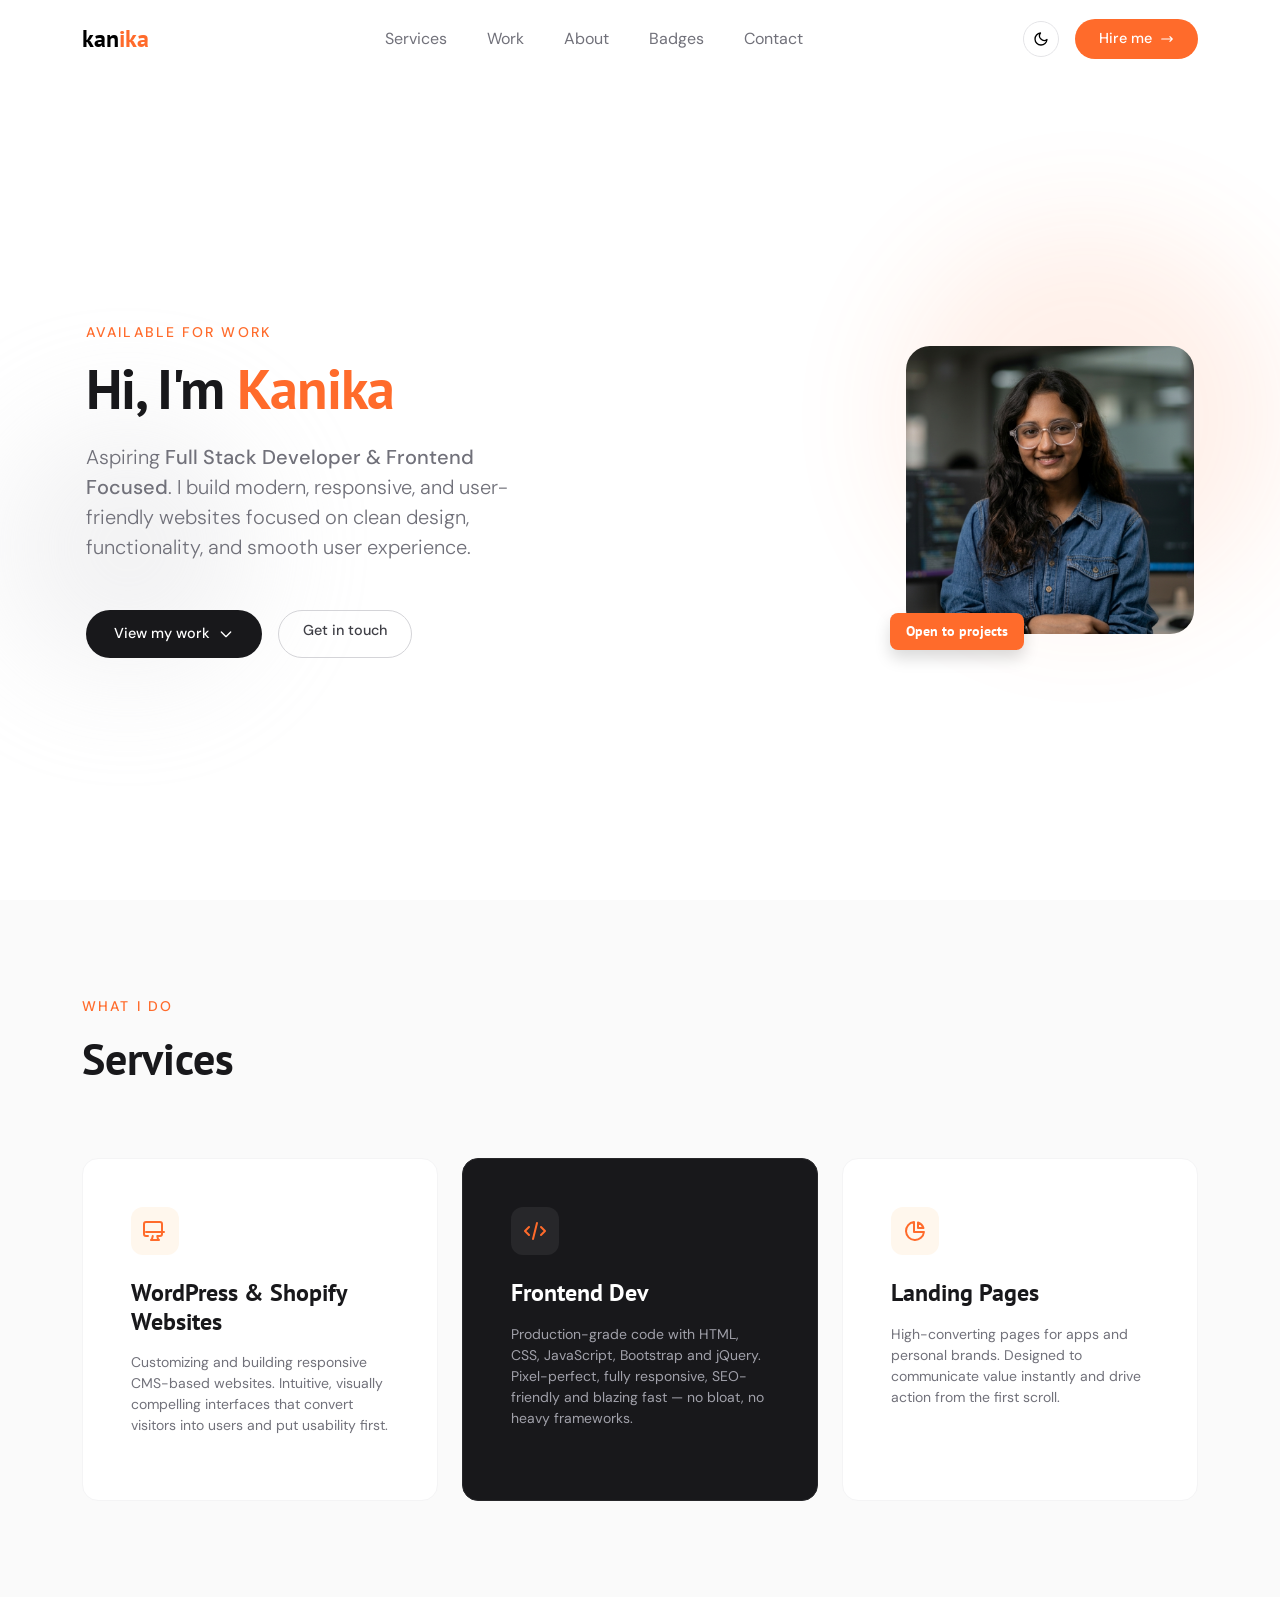
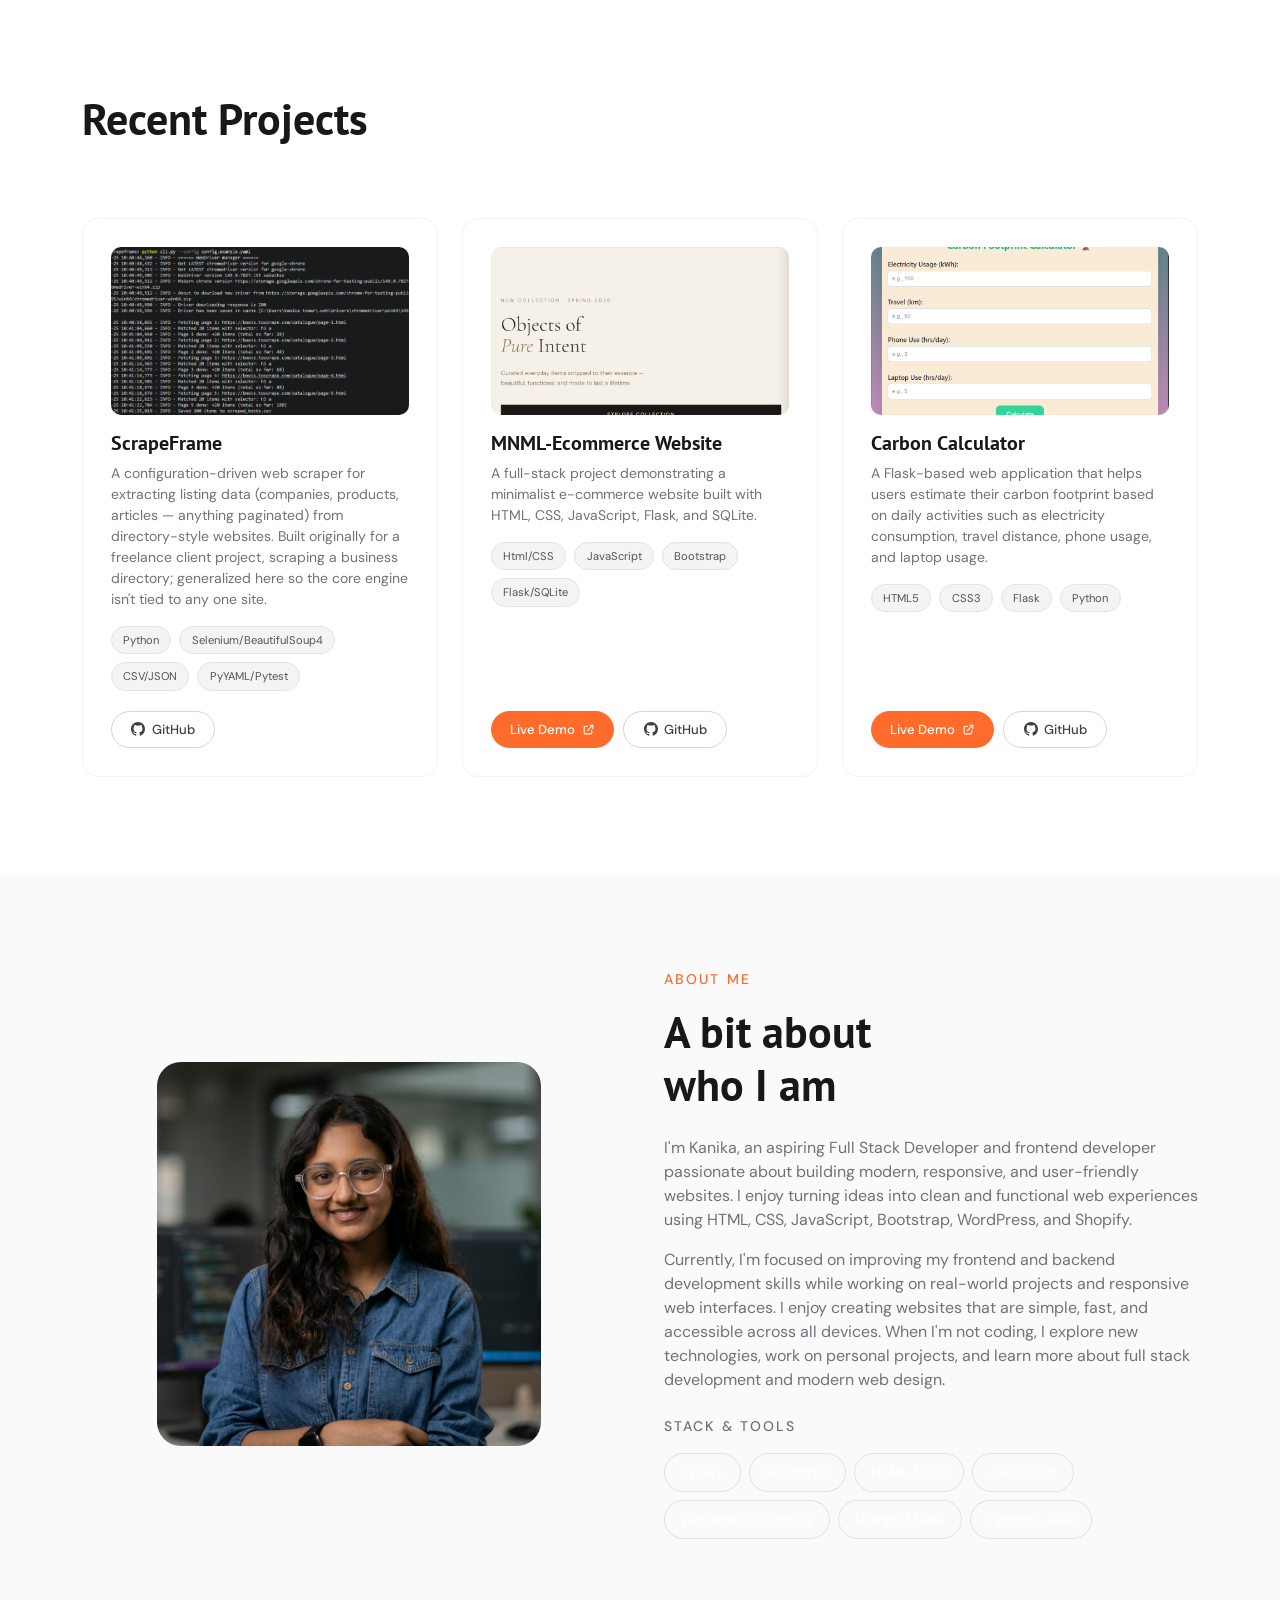
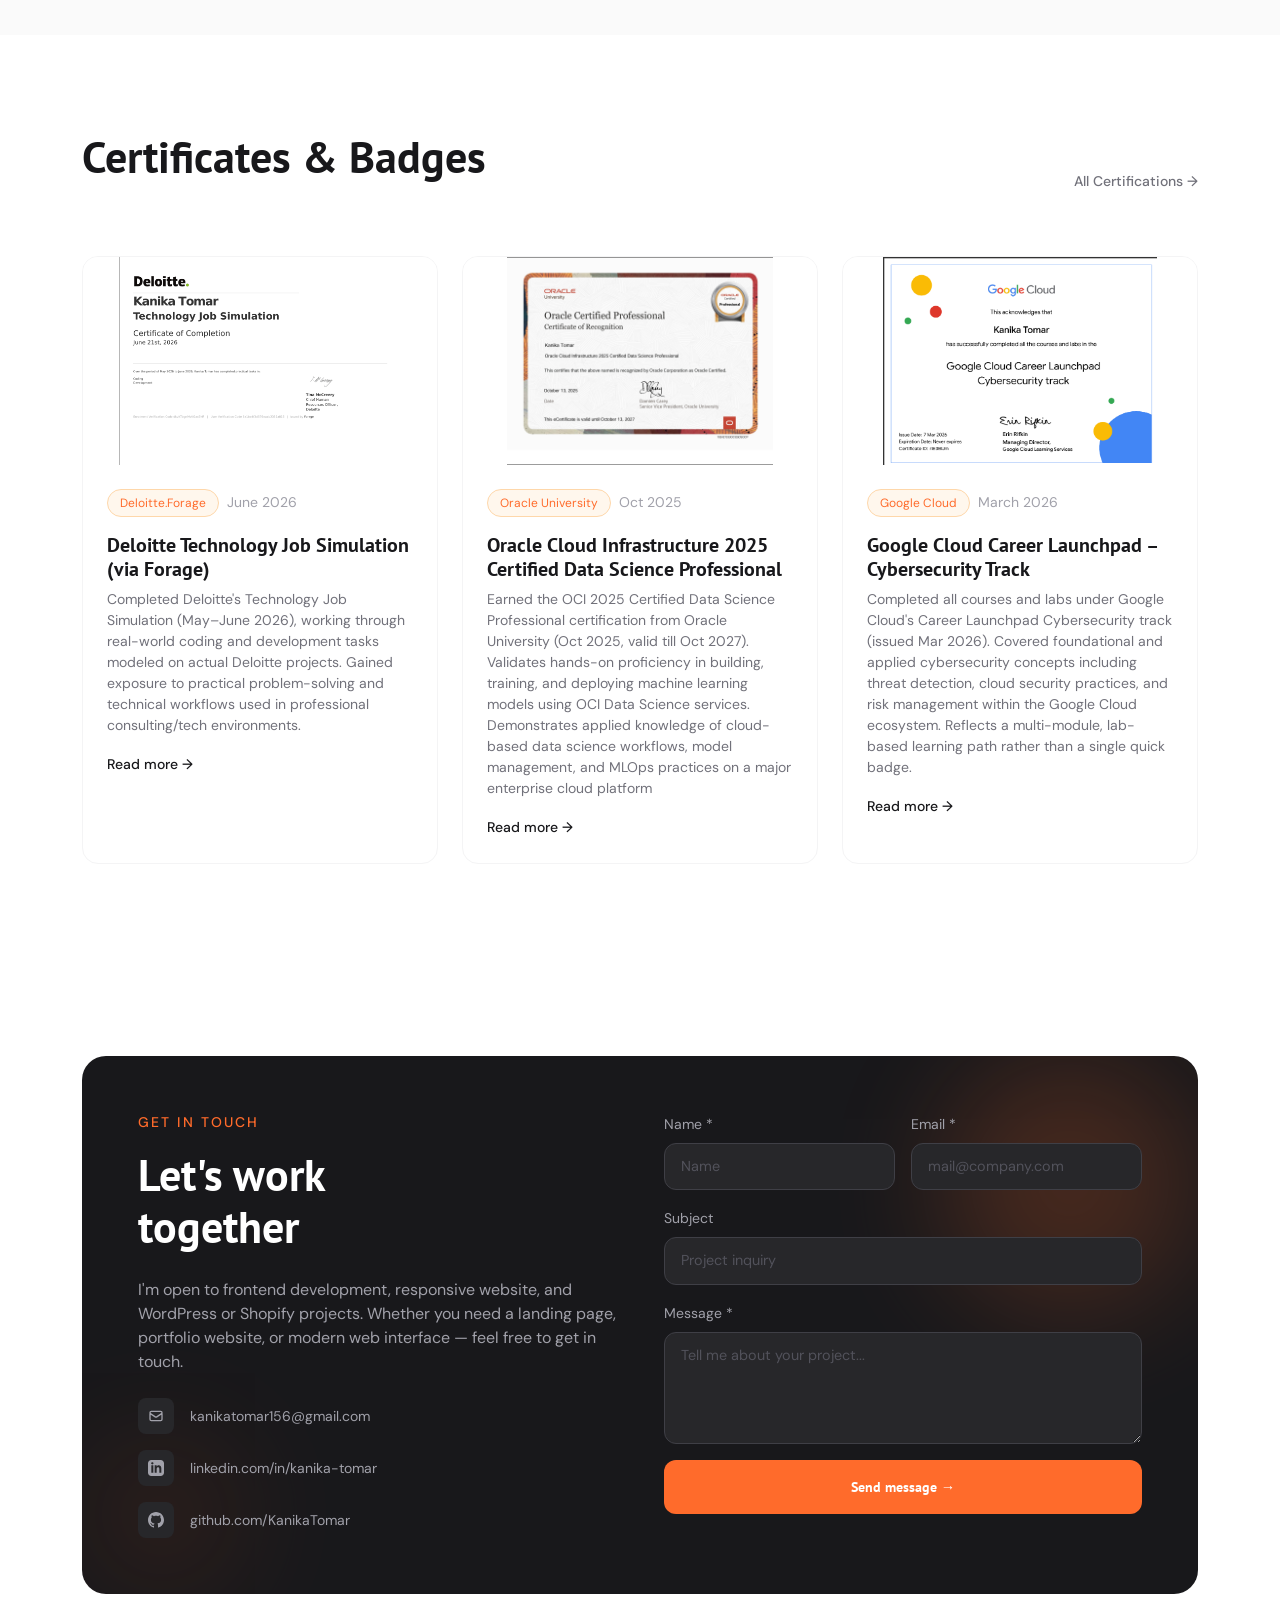
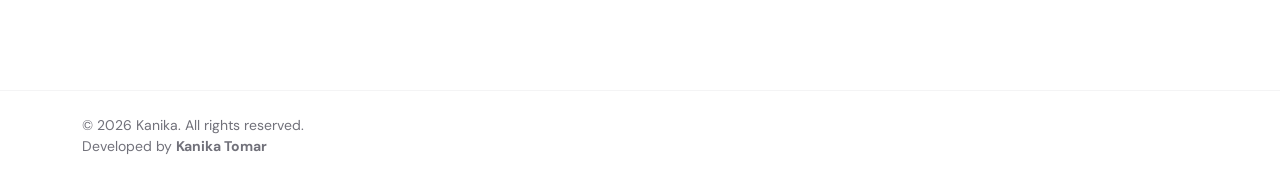
==== commit 28c4af5d: "New Updates" ====
--- a/frontend/index.html
+++ b/frontend/index.html
@@ -114,7 +114,7 @@
           <div class="col-md-6 reveal d2 d-flex justify-content-center justify-content-md-end">
             <div class="position-relative" style="width:18rem;height:18rem;">
               <div class="pf w-100 h-100">
-                <img src="frontend/images/myimg.png" alt="Kanika" loading="eager">
+                <img src="images/myimg.png" alt="Kanika" loading="eager">
               </div>
               <div class="position-absolute bg-accent text-white fw-bold small px-3 py-2 rounded-3 shadow"
                 style="bottom:-1rem;left:-1rem;font-family:'PT Sans',sans-serif;">Open to projects</div>
@@ -199,7 +199,7 @@
           <div class="col-md-4">
             <article class="card-h reveal d1 card-soft proj-card h-100 d-flex flex-column">
               <div class="proj-thumb mb-3">
-                <img src="frontend/images/scraper.png" alt="ScrapeFrame CLI running with checkpoint output"
+                <img src="images/scraper.png" alt="ScrapeFrame CLI running with checkpoint output"
                   loading="lazy">
               </div>
               <h3 class="fw-bold fs-5 mb-2">ScrapeFrame</h3>
@@ -229,7 +229,7 @@
           <div class="col-md-4">
             <article class="card-h reveal d2 card-soft proj-card h-100 d-flex flex-column">
               <div class="proj-thumb mb-3">
-                <img src="frontend/images/mnml.png" alt="MNML e-commerce website homepage"
+                <img src="images/mnml.png" alt="MNML e-commerce website homepage"
                   loading="lazy">
               </div>
               <h3 class="fw-bold fs-5 mb-2">MNML-Ecommerce Website</h3>
@@ -266,7 +266,7 @@
           <div class="col-md-4">
             <article class="card-h reveal d3 card-soft proj-card h-100 d-flex flex-column">
               <div class="proj-thumb mb-3">
-                <img src="frontend/images/Carbon-calc.png" alt="Carbon Calculator web app showing estimated carbon footprint results"
+                <img src="images/Carbon-calc.png" alt="Carbon Calculator web app showing estimated carbon footprint results"
                   loading="lazy">
               </div>
               <h3 class="fw-bold fs-5 mb-2">Carbon Calculator</h3>
@@ -312,7 +312,7 @@
 
           <div class="col-md-6 order-2 order-md-1 reveal">
             <div class="pf mx-auto" style="width:100%;max-width:24rem;aspect-ratio:1/1;">
-              <img src="frontend/images/myimg.png" alt="Kanika" loading="lazy">
+              <img src="images/myimg.png" alt="Kanika" loading="lazy">
             </div>
           </div>
 
@@ -364,7 +364,7 @@
           <div class="col-md-4">
             <article class="reveal d1 card-h card-soft h-100" style="overflow:hidden;">
               <div class="pf w-100" style="height:13rem;border-radius:0;background:#fff;">
-                <img src="frontend/images/Deloitte.png" alt="Deloitte Technology Job Simulation certificate logo" loading="lazy" style="object-fit:contain;">
+                <img src="images/Deloitte.png" alt="Deloitte Technology Job Simulation certificate logo" loading="lazy" style="object-fit:contain;">
               </div>
               <div class="p-4">
                 <div class="d-flex align-items-center gap-2 mb-3">
@@ -386,7 +386,7 @@
           <div class="col-md-4">
             <article class="reveal d2 card-h card-soft h-100" style="overflow:hidden;">
               <div class="pf w-100" style="height:13rem;border-radius:0;background:#fff;">
-                <img src="frontend/images/oracle.png" alt="Oracle Cloud Infrastructure 2025 Certified Data Science Professional certificate logo" loading="lazy" style="object-fit:contain;">
+                <img src="images/oracle.png" alt="Oracle Cloud Infrastructure 2025 Certified Data Science Professional certificate logo" loading="lazy" style="object-fit:contain;">
               </div>
               <div class="p-4">
                 <div class="d-flex align-items-center gap-2 mb-3">
@@ -410,7 +410,7 @@
           <div class="col-md-4">
             <article class="reveal d3 card-h card-soft h-100" style="overflow:hidden;">
               <div class="pf w-100" style="height:13rem;border-radius:0;background:#fff;">
-                <img src="frontend/images/google-cloud-cyber.png" alt="Google Cloud Career Launchpad Cybersecurity Track certificate logo" loading="lazy"
+                <img src="images/google-cloud-cyber.png" alt="Google Cloud Career Launchpad Cybersecurity Track certificate logo" loading="lazy"
                   style="object-fit:contain;">
               </div>
               <div class="p-4">
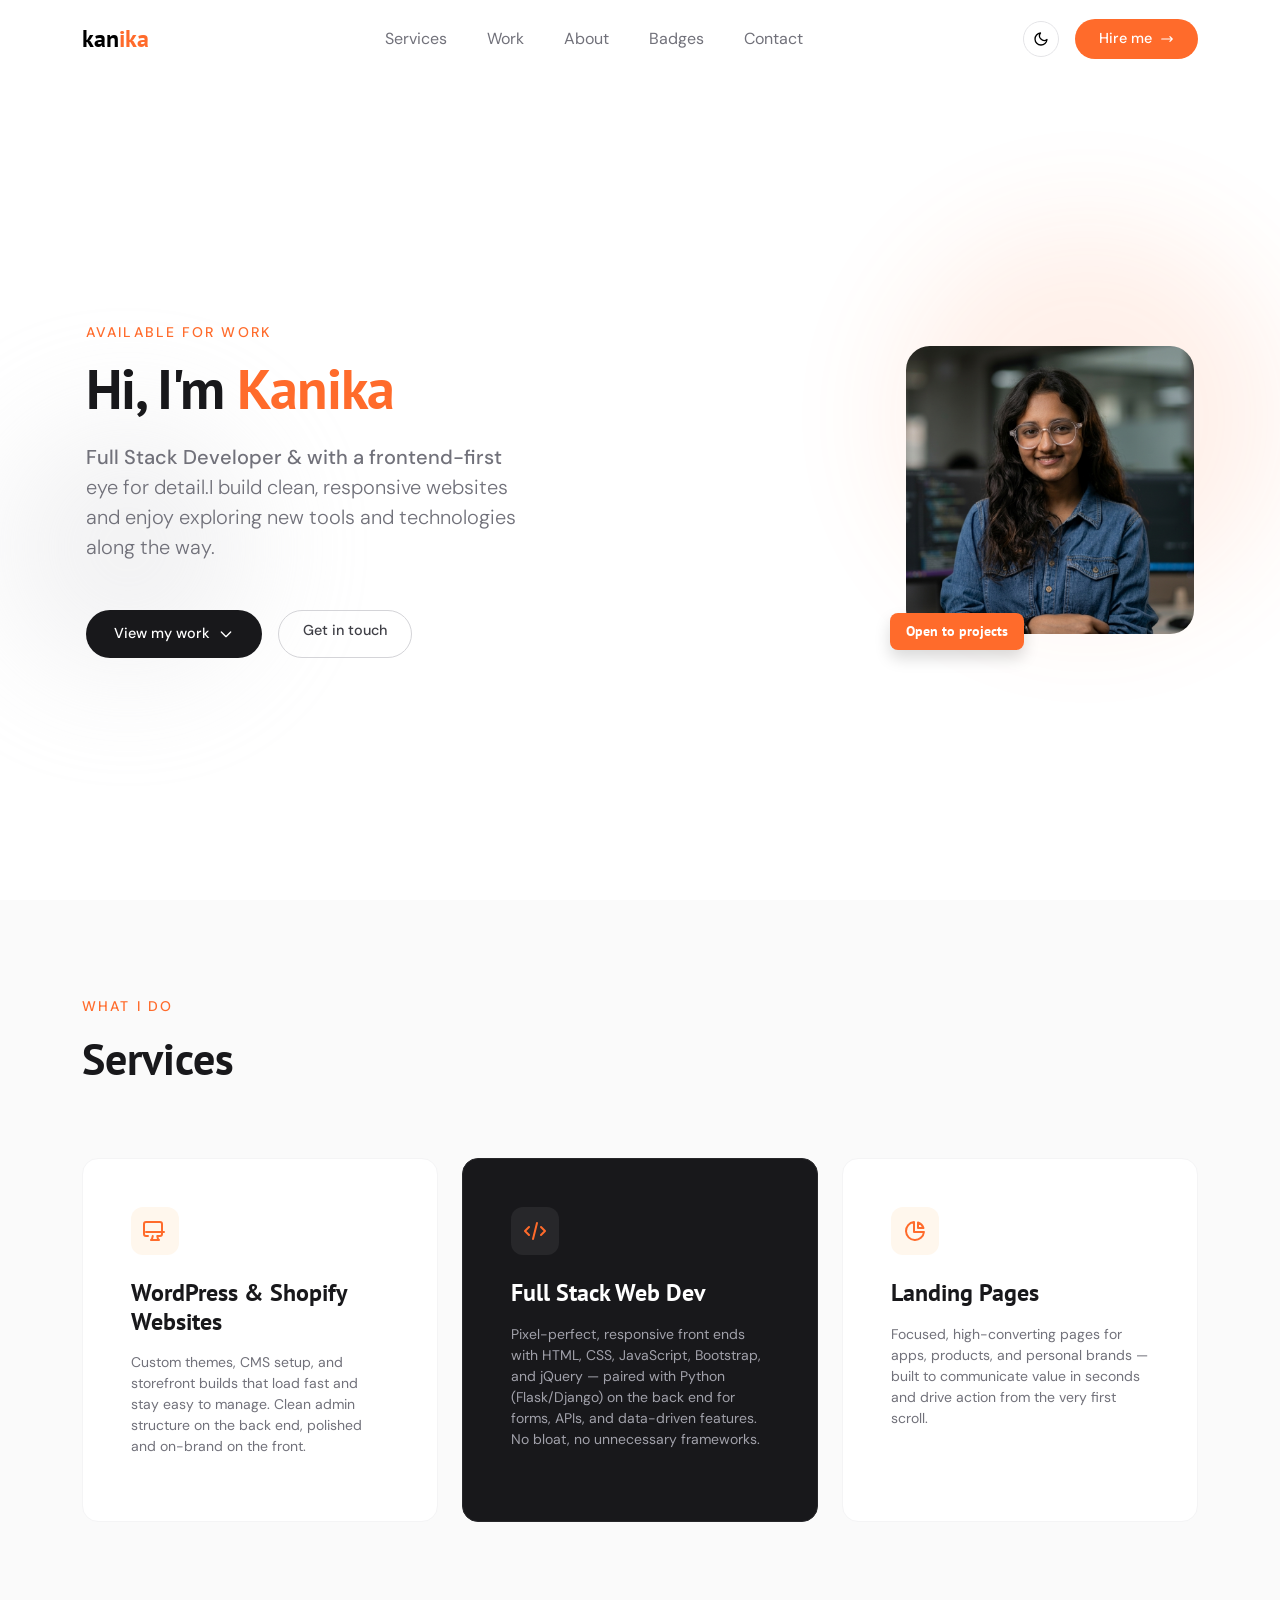
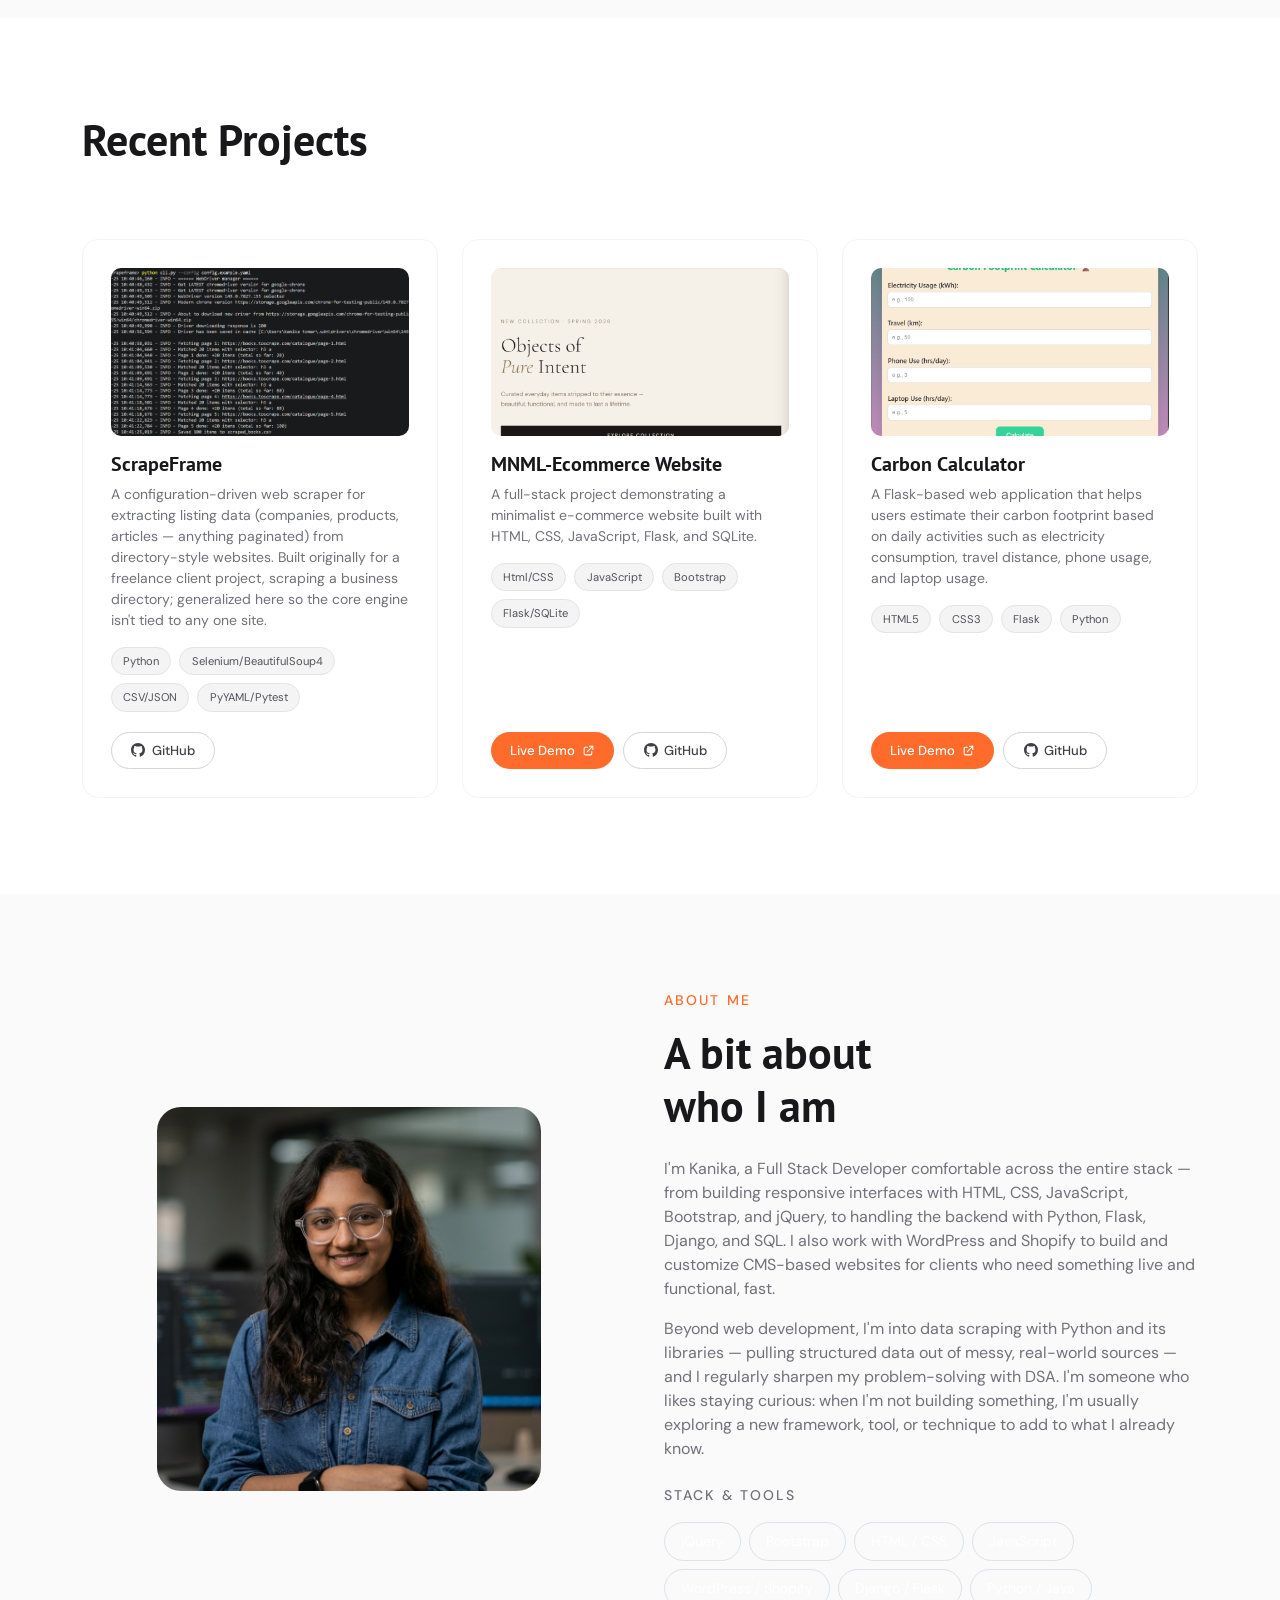
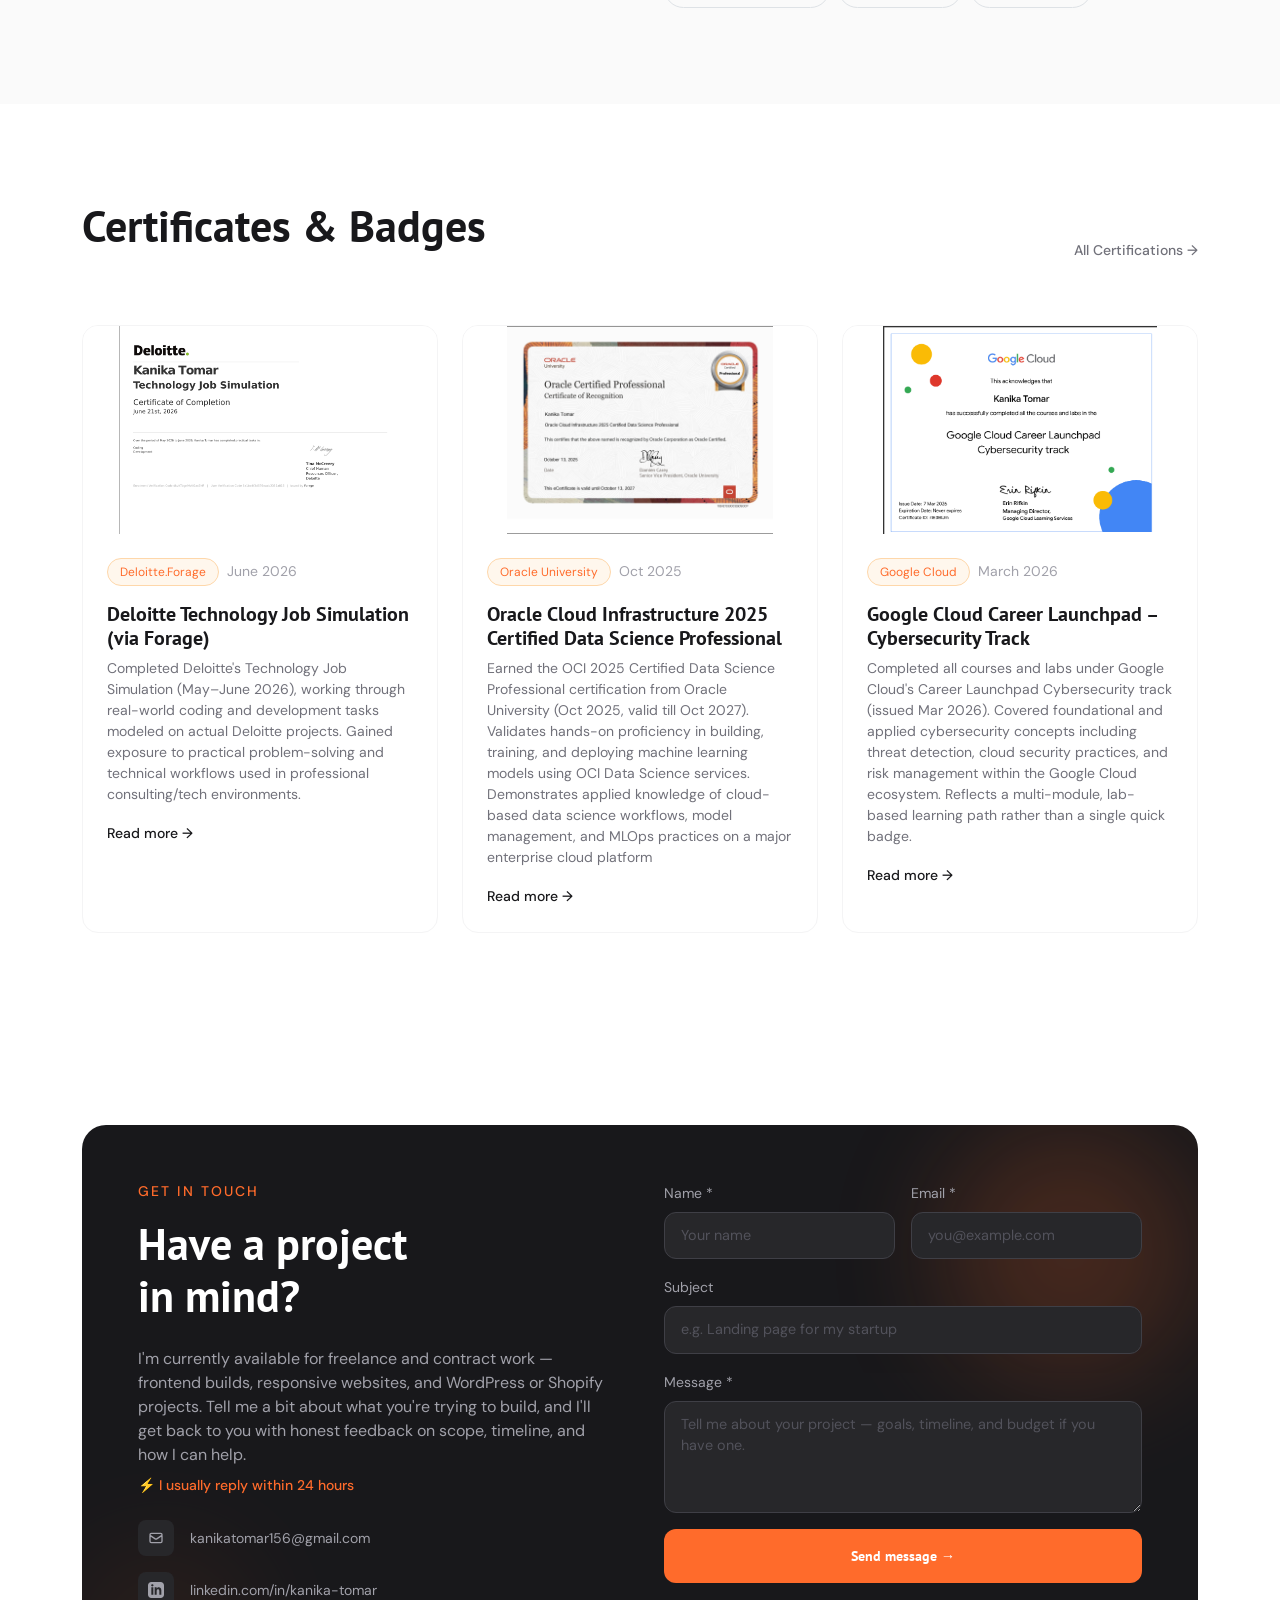
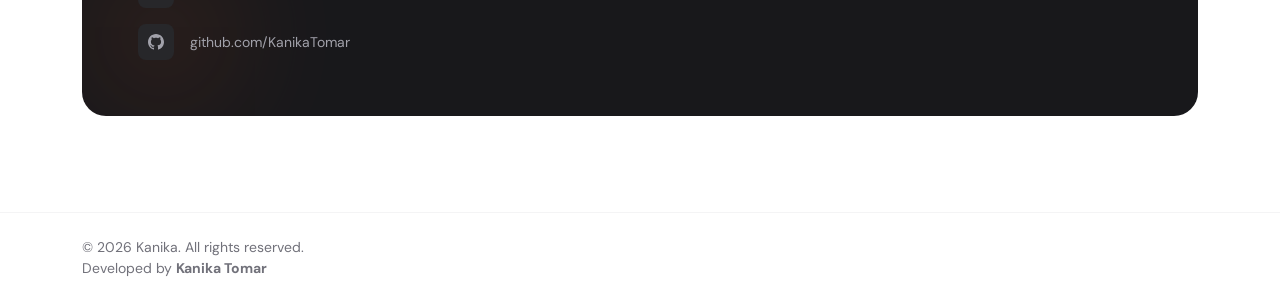
==== commit e282c051: "Some Updates" ====
--- a/frontend/index.html
+++ b/frontend/index.html
@@ -97,8 +97,10 @@
               Hi, I'm <span class="text-accent">Kanika</span>
             </h1>
             <p class="reveal d2 fs-5 text-muted-custom mb-5" style="max-width:28rem;font-weight:300;">
-              Aspiring <strong class="fw-medium">Full Stack Developer &amp; Frontend Focused</strong>. I build modern,
-              responsive, and user-friendly websites focused on clean design, functionality, and smooth user experience.
+              <strong class="fw-medium">Full Stack Developer &amp; with a frontend-first</strong> eye for detail.I build
+              clean,
+              responsive websites and enjoy exploring new tools and technologies along
+              the way.
             </p>
             <div class="reveal d3 d-flex flex-wrap gap-3">
               <a href="#work" class="btn-hero-primary shimmer d-inline-flex align-items-center gap-2">
@@ -142,8 +144,8 @@
                 </svg>
               </div>
               <h3 class="fw-bold fs-4 mb-3">WordPress &amp; Shopify Websites</h3>
-              <p class="small text-muted-custom">Customizing and building responsive CMS-based websites. Intuitive,
-                visually compelling interfaces that convert visitors into users and put usability first.</p>
+              <p class="small text-muted-custom">Custom themes, CMS setup, and storefront builds that load fast and stay
+                easy to manage. Clean admin structure on the back end, polished and on-brand on the front.</p>
             </article>
           </div>
 
@@ -155,10 +157,11 @@
                     d="M10 20l4-16m4 4l4 4-4 4M6 16l-4-4 4-4" />
                 </svg>
               </div>
-              <h3 class="fw-bold fs-4 mb-3">Frontend Dev</h3>
-              <p class="small" style="color:#a1a1aa;">Production-grade code with HTML, CSS, JavaScript, Bootstrap and
-                jQuery. Pixel-perfect, fully responsive, SEO-friendly and blazing fast — no bloat, no heavy frameworks.
-              </p>
+              <h3 class="fw-bold fs-4 mb-3">Full Stack Web Dev</h3>
+              <p class="small" style="color:#a1a1aa;">Pixel-perfect, responsive front ends with HTML, CSS, JavaScript,
+                Bootstrap, and jQuery — paired with Python (Flask/Django) on the back end for forms, APIs, and
+                data-driven
+                features. No bloat, no unnecessary frameworks.</p>
             </article>
           </div>
 
@@ -173,8 +176,9 @@
                 </svg>
               </div>
               <h3 class="fw-bold fs-4 mb-3">Landing Pages</h3>
-              <p class="small text-muted-custom">High-converting pages for apps and personal brands. Designed to
-                communicate value instantly and drive action from the first scroll.</p>
+              <p class="small text-muted-custom">Focused, high-converting pages for apps, products, and personal brands
+                —
+                built to communicate value in seconds and drive action from the very first scroll.</p>
             </article>
           </div>
 
@@ -199,8 +203,7 @@
           <div class="col-md-4">
             <article class="card-h reveal d1 card-soft proj-card h-100 d-flex flex-column">
               <div class="proj-thumb mb-3">
-                <img src="images/scraper.png" alt="ScrapeFrame CLI running with checkpoint output"
-                  loading="lazy">
+                <img src="images/scraper.png" alt="ScrapeFrame CLI running with checkpoint output" loading="lazy">
               </div>
               <h3 class="fw-bold fs-5 mb-2">ScrapeFrame</h3>
               <p class="small text-muted-custom mb-3">A configuration-driven web scraper for extracting listing data
@@ -229,8 +232,7 @@
           <div class="col-md-4">
             <article class="card-h reveal d2 card-soft proj-card h-100 d-flex flex-column">
               <div class="proj-thumb mb-3">
-                <img src="images/mnml.png" alt="MNML e-commerce website homepage"
-                  loading="lazy">
+                <img src="images/mnml.png" alt="MNML e-commerce website homepage" loading="lazy">
               </div>
               <h3 class="fw-bold fs-5 mb-2">MNML-Ecommerce Website</h3>
               <p class="small text-muted-custom mb-3">A full-stack project demonstrating a minimalist e-commerce website
@@ -266,8 +268,8 @@
           <div class="col-md-4">
             <article class="card-h reveal d3 card-soft proj-card h-100 d-flex flex-column">
               <div class="proj-thumb mb-3">
-                <img src="images/Carbon-calc.png" alt="Carbon Calculator web app showing estimated carbon footprint results"
-                  loading="lazy">
+                <img src="images/Carbon-calc.png"
+                  alt="Carbon Calculator web app showing estimated carbon footprint results" loading="lazy">
               </div>
               <h3 class="fw-bold fs-5 mb-2">Carbon Calculator</h3>
               <p class="small text-muted-custom mb-3">A Flask-based web application that helps users estimate their
@@ -320,15 +322,18 @@
             <p class="reveal small fw-medium text-accent text-uppercase mb-3" style="letter-spacing:.15em;">About me</p>
             <h2 class="reveal d1 fw-bold mb-4" style="font-size:2.75rem;line-height:1.2;">A bit about<br>who I am</h2>
             <p class="reveal d2 text-muted-custom mb-3">
-              I'm Kanika, an aspiring Full Stack Developer and frontend developer passionate about building modern,
-              responsive, and user-friendly websites. I enjoy turning ideas into clean and functional web experiences
-              using HTML, CSS, JavaScript, Bootstrap, WordPress, and Shopify.
+              I'm Kanika, a Full Stack Developer comfortable across the entire stack —
+              from building responsive interfaces with HTML, CSS, JavaScript, Bootstrap,
+              and jQuery, to handling the backend with Python, Flask, Django, and SQL.
+              I also work with WordPress and Shopify to build and customize CMS-based
+              websites for clients who need something live and functional, fast.
             </p>
             <p class="reveal d3 text-muted-custom mb-4">
-              Currently, I'm focused on improving my frontend and backend development skills while working on real-world
-              projects and responsive web interfaces. I enjoy creating websites that are simple, fast, and accessible
-              across all devices. When I'm not coding, I explore new technologies, work on personal projects, and learn
-              more about full stack development and modern web design.
+              Beyond web development, I'm into data scraping with Python and its
+              libraries — pulling structured data out of messy, real-world sources — and
+              I regularly sharpen my problem-solving with DSA. I'm someone who likes
+              staying curious: when I'm not building something, I'm usually exploring
+              a new framework, tool, or technique to add to what I already know.
             </p>
             <div class="reveal d4">
               <p class="small fw-medium text-muted-custom text-uppercase mb-3" style="letter-spacing:.15em;">Stack &amp;
@@ -364,7 +369,8 @@
           <div class="col-md-4">
             <article class="reveal d1 card-h card-soft h-100" style="overflow:hidden;">
               <div class="pf w-100" style="height:13rem;border-radius:0;background:#fff;">
-                <img src="images/Deloitte.png" alt="Deloitte Technology Job Simulation certificate logo" loading="lazy" style="object-fit:contain;">
+                <img src="images/Deloitte.png" alt="Deloitte Technology Job Simulation certificate logo" loading="lazy"
+                  style="object-fit:contain;">
               </div>
               <div class="p-4">
                 <div class="d-flex align-items-center gap-2 mb-3">
@@ -386,7 +392,9 @@
           <div class="col-md-4">
             <article class="reveal d2 card-h card-soft h-100" style="overflow:hidden;">
               <div class="pf w-100" style="height:13rem;border-radius:0;background:#fff;">
-                <img src="images/oracle.png" alt="Oracle Cloud Infrastructure 2025 Certified Data Science Professional certificate logo" loading="lazy" style="object-fit:contain;">
+                <img src="images/oracle.png"
+                  alt="Oracle Cloud Infrastructure 2025 Certified Data Science Professional certificate logo"
+                  loading="lazy" style="object-fit:contain;">
               </div>
               <div class="p-4">
                 <div class="d-flex align-items-center gap-2 mb-3">
@@ -410,7 +418,8 @@
           <div class="col-md-4">
             <article class="reveal d3 card-h card-soft h-100" style="overflow:hidden;">
               <div class="pf w-100" style="height:13rem;border-radius:0;background:#fff;">
-                <img src="images/google-cloud-cyber.png" alt="Google Cloud Career Launchpad Cybersecurity Track certificate logo" loading="lazy"
+                <img src="images/google-cloud-cyber.png"
+                  alt="Google Cloud Career Launchpad Cybersecurity Track certificate logo" loading="lazy"
                   style="object-fit:contain;">
               </div>
               <div class="p-4">
@@ -434,95 +443,98 @@
       </div>
     </section>
 
-    <!-- ═══ CONTACT ═══ -->
-    <section id="contact" class="section-pad">
-      <div class="container" style="max-width:1140px;">
-        <div class="contact-section-bg">
-          <div class="bg-blob bg-accent" style="opacity:.2;top:0;right:0;width:16rem;height:16rem;"></div>
-          <div class="bg-blob bg-accent" style="opacity:.1;bottom:0;left:0;width:10rem;height:10rem;"></div>
-
-          <div class="row g-5 position-relative" style="z-index:1;">
-            <div class="col-md-6">
-              <p class="reveal small fw-medium text-accent text-uppercase mb-3" style="letter-spacing:.15em;">Get in
-                touch</p>
-              <h2 class="reveal d1 fw-bold mb-4" style="font-size:2.75rem;line-height:1.2;">Let's work<br>together</h2>
-              <p class="reveal d2 mb-4" style="color:#a1a1aa;">I'm open to frontend development, responsive website, and
-                WordPress or Shopify projects. Whether you need a landing page, portfolio website, or modern web
-                interface — feel free to get in touch.</p>
-
-              <div class="reveal d3 d-flex flex-column gap-3">
-                <a href="mailto:kanikatomar156@gmail.com" class="d-flex align-items-center gap-3"
-                  style="color:#a1a1aa;">
-                  <span class="icon-box icon-box-dark flex-shrink-0"
-                    style="width:36px;height:36px;border-radius:.5rem;">
-                    <svg width="16" height="16" fill="none" viewBox="0 0 24 24" stroke="currentColor">
-                      <path stroke-linecap="round" stroke-linejoin="round" stroke-width="2"
-                        d="M3 8l7.89 5.26a2 2 0 002.22 0L21 8M5 19h14a2 2 0 002-2V7a2 2 0 00-2-2H5a2 2 0 00-2 2v10a2 2 0 002 2z" />
-                    </svg>
-                  </span>
-                  <span class="small">kanikatomar156@gmail.com</span>
-                </a>
-                <a href="https://linkedin.com/in/kanika-tomar-3a40a230a" rel="noopener noreferrer" target="_blank"
-                  class="d-flex align-items-center gap-3" style="color:#a1a1aa;">
-                  <span class="icon-box icon-box-dark flex-shrink-0"
-                    style="width:36px;height:36px;border-radius:.5rem;">
-                    <svg width="16" height="16" fill="currentColor" viewBox="0 0 24 24">
-                      <path
-                        d="M19 0h-14c-2.761 0-5 2.239-5 5v14c0 2.761 2.239 5 5 5h14c2.762 0 5-2.239 5-5v-14c0-2.761-2.238-5-5-5zm-11 19h-3v-11h3v11zm-1.5-12.268c-.966 0-1.75-.79-1.75-1.764s.784-1.764 1.75-1.764 1.75.79 1.75 1.764-.783 1.764-1.75 1.764zm13.5 12.268h-3v-5.604c0-3.368-4-3.113-4 0v5.604h-3v-11h3v1.765c1.396-2.586 7-2.777 7 2.476v6.759z" />
-                    </svg>
-                  </span>
-                  <span class="small">linkedin.com/in/kanika-tomar</span>
-                </a>
-                <a href="https://github.com/KanikaTomar18" rel="noopener noreferrer" target="_blank"
-                  class="d-flex align-items-center gap-3" style="color:#a1a1aa;">
-                  <span class="icon-box icon-box-dark flex-shrink-0"
-                    style="width:36px;height:36px;border-radius:.5rem;">
-                    <svg width="16" height="16" fill="currentColor" viewBox="0 0 24 24">
-                      <path
-                        d="M12 0c-6.626 0-12 5.373-12 12 0 5.302 3.438 9.8 8.207 11.387.599.111.793-.261.793-.577v-2.234c-3.338.726-4.033-1.416-4.033-1.416-.546-1.387-1.333-1.756-1.333-1.756-1.089-.745.083-.729.083-.729 1.205.084 1.839 1.237 1.839 1.237 1.07 1.834 2.807 1.304 3.492.997.107-.775.418-1.305.762-1.604-2.665-.305-5.467-1.334-5.467-5.931 0-1.311.469-2.381 1.236-3.221-.124-.303-.535-1.524.117-3.176 0 0 1.008-.322 3.301 1.23.957-.266 1.983-.399 3.003-.404 1.02.005 2.047.138 3.006.404 2.291-1.552 3.297-1.23 3.297-1.23.653 1.653.242 2.874.118 3.176.77.84 1.235 1.911 1.235 3.221 0 4.609-2.807 5.624-5.479 5.921.43.372.823 1.102.823 2.222v3.293c0 .319.192.694.801.576 4.765-1.589 8.199-6.086 8.199-11.386 0-6.627-5.373-12-12-12z" />
-                    </svg>
-                  </span>
-                  <span class="small">github.com/KanikaTomar</span>
-                </a>
+   <!-- ═══ CONTACT ═══ -->
+<section id="contact" class="section-pad">
+  <div class="container" style="max-width:1140px;">
+    <div class="contact-section-bg">
+      <div class="bg-blob bg-accent" style="opacity:.2;top:0;right:0;width:16rem;height:16rem;"></div>
+      <div class="bg-blob bg-accent" style="opacity:.1;bottom:0;left:0;width:10rem;height:10rem;"></div>
+
+      <div class="row g-5 position-relative" style="z-index:1;">
+        <div class="col-md-6">
+          <p class="reveal small fw-medium text-accent text-uppercase mb-3" style="letter-spacing:.15em;">Get in
+            touch</p>
+          <h2 class="reveal d1 fw-bold mb-4" style="font-size:2.75rem;line-height:1.2;">Have a project<br>in mind?</h2>
+          <p class="reveal d2 mb-2" style="color:#a1a1aa;">
+            I'm currently available for freelance and contract work — frontend builds, responsive websites,
+            and WordPress or Shopify projects. Tell me a bit about what you're trying to build, and I'll get
+            back to you with honest feedback on scope, timeline, and how I can help.
+          </p>
+          <p class="reveal d2 small fw-medium text-accent mb-4">⚡ I usually reply within 24 hours</p>
+
+          <div class="reveal d3 d-flex flex-column gap-3">
+            <a href="mailto:kanikatomar156@gmail.com" class="d-flex align-items-center gap-3"
+              style="color:#a1a1aa;">
+              <span class="icon-box icon-box-dark flex-shrink-0"
+                style="width:36px;height:36px;border-radius:.5rem;">
+                <svg width="16" height="16" fill="none" viewBox="0 0 24 24" stroke="currentColor">
+                  <path stroke-linecap="round" stroke-linejoin="round" stroke-width="2"
+                    d="M3 8l7.89 5.26a2 2 0 002.22 0L21 8M5 19h14a2 2 0 002-2V7a2 2 0 00-2-2H5a2 2 0 00-2 2v10a2 2 0 002 2z" />
+                </svg>
+              </span>
+              <span class="small">kanikatomar156@gmail.com</span>
+            </a>
+            <a href="https://linkedin.com/in/kanika-tomar-3a40a230a" rel="noopener noreferrer" target="_blank"
+              class="d-flex align-items-center gap-3" style="color:#a1a1aa;">
+              <span class="icon-box icon-box-dark flex-shrink-0"
+                style="width:36px;height:36px;border-radius:.5rem;">
+                <svg width="16" height="16" fill="currentColor" viewBox="0 0 24 24">
+                  <path
+                    d="M19 0h-14c-2.761 0-5 2.239-5 5v14c0 2.761 2.239 5 5 5h14c2.762 0 5-2.239 5-5v-14c0-2.761-2.238-5-5-5zm-11 19h-3v-11h3v11zm-1.5-12.268c-.966 0-1.75-.79-1.75-1.764s.784-1.764 1.75-1.764 1.75.79 1.75 1.764-.783 1.764-1.75 1.764zm13.5 12.268h-3v-5.604c0-3.368-4-3.113-4 0v5.604h-3v-11h3v1.765c1.396-2.586 7-2.777 7 2.476v6.759z" />
+                </svg>
+              </span>
+              <span class="small">linkedin.com/in/kanika-tomar</span>
+            </a>
+            <a href="https://github.com/KanikaTomar18" rel="noopener noreferrer" target="_blank"
+              class="d-flex align-items-center gap-3" style="color:#a1a1aa;">
+              <span class="icon-box icon-box-dark flex-shrink-0"
+                style="width:36px;height:36px;border-radius:.5rem;">
+                <svg width="16" height="16" fill="currentColor" viewBox="0 0 24 24">
+                  <path
+                    d="M12 0c-6.626 0-12 5.373-12 12 0 5.302 3.438 9.8 8.207 11.387.599.111.793-.261.793-.577v-2.234c-3.338.726-4.033-1.416-4.033-1.416-.546-1.387-1.333-1.756-1.333-1.756-1.089-.745.083-.729.083-.729 1.205.084 1.839 1.237 1.839 1.237 1.07 1.834 2.807 1.304 3.492.997.107-.775.418-1.305.762-1.604-2.665-.305-5.467-1.334-5.467-5.931 0-1.311.469-2.381 1.236-3.221-.124-.303-.535-1.524.117-3.176 0 0 1.008-.322 3.301 1.23.957-.266 1.983-.399 3.003-.404 1.02.005 2.047.138 3.006.404 2.291-1.552 3.297-1.23 3.297-1.23.653 1.653.242 2.874.118 3.176.77.84 1.235 1.911 1.235 3.221 0 4.609-2.807 5.624-5.479 5.921.43.372.823 1.102.823 2.222v3.293c0 .319.192.694.801.576 4.765-1.589 8.199-6.086 8.199-11.386 0-6.627-5.373-12-12-12z" />
+                </svg>
+              </span>
+              <span class="small">github.com/KanikaTomar</span>
+            </a>
+          </div>
+        </div>
+
+        <div class="col-md-6 reveal d2">
+          <form id="contactForm" novalidate>
+            <div class="row g-3">
+              <div class="col-sm-6">
+                <label for="fname" class="form-label small" style="color:#a1a1aa;">Name *</label>
+                <input type="text" id="fname" name="name" class="form-control form-control-dark" placeholder="Your name"
+                  required autocomplete="name">
+              </div>
+              <div class="col-sm-6">
+                <label for="femail" class="form-label small" style="color:#a1a1aa;">Email *</label>
+                <input type="email" id="femail" name="email" class="form-control form-control-dark"
+                  placeholder="you@example.com" required autocomplete="email">
+              </div>
+              <div class="col-12">
+                <label for="fsubject" class="form-label small" style="color:#a1a1aa;">Subject</label>
+                <input type="text" id="fsubject" name="subject" class="form-control form-control-dark"
+                  placeholder="e.g. Landing page for my startup">
+              </div>
+              <div class="col-12">
+                <label for="fmessage" class="form-label small" style="color:#a1a1aa;">Message *</label>
+                <textarea id="fmessage" name="message" rows="4" class="form-control form-control-dark"
+                  placeholder="Tell me about your project — goals, timeline, and budget if you have one." required></textarea>
+              </div>
+              <div class="col-12">
+                <button type="submit" class="btn-accent shimmer w-100 fw-bold py-3"
+                  style="border-radius:.75rem;font-family:'PT Sans',sans-serif;">
+                  Send message →
+                </button>
               </div>
             </div>
-
-            <div class="col-md-6 reveal d2">
-              <form id="contactForm" novalidate>
-                <div class="row g-3">
-                  <div class="col-sm-6">
-                    <label for="fname" class="form-label small" style="color:#a1a1aa;">Name *</label>
-                    <input type="text" id="fname" name="name" class="form-control form-control-dark" placeholder="Name"
-                      required autocomplete="name">
-                  </div>
-                  <div class="col-sm-6">
-                    <label for="femail" class="form-label small" style="color:#a1a1aa;">Email *</label>
-                    <input type="email" id="femail" name="email" class="form-control form-control-dark"
-                      placeholder="mail@company.com" required autocomplete="email">
-                  </div>
-                  <div class="col-12">
-                    <label for="fsubject" class="form-label small" style="color:#a1a1aa;">Subject</label>
-                    <input type="text" id="fsubject" name="subject" class="form-control form-control-dark"
-                      placeholder="Project inquiry">
-                  </div>
-                  <div class="col-12">
-                    <label for="fmessage" class="form-label small" style="color:#a1a1aa;">Message *</label>
-                    <textarea id="fmessage" name="message" rows="4" class="form-control form-control-dark"
-                      placeholder="Tell me about your project..." required></textarea>
-                  </div>
-                  <div class="col-12">
-                    <button type="submit" class="btn-accent shimmer w-100 fw-bold py-3"
-                      style="border-radius:.75rem;font-family:'PT Sans',sans-serif;">
-                      Send message →
-                    </button>
-                  </div>
-                </div>
-              </form>
-            </div>
-          </div>
+          </form>
         </div>
       </div>
-    </section>
+    </div>
+  </div>
+</section>
 
   </main>
 
--- a/frontend/style.css
+++ b/frontend/style.css
@@ -249,4 +249,12 @@
   height: 100%;
   object-fit: cover;
   display: block;
+}
+@media (max-width:576px){
+  #hero h1{font-size:2.25rem !important}
+  section h2{font-size:2rem !important}
+  .page-hero h1{font-size:2.25rem}
+  .section-pad{padding:3.5rem 0}
+  .page-hero{padding:7.5rem 0 2rem}
+  .contact-section-bg{padding:2rem 1.25rem}
 }
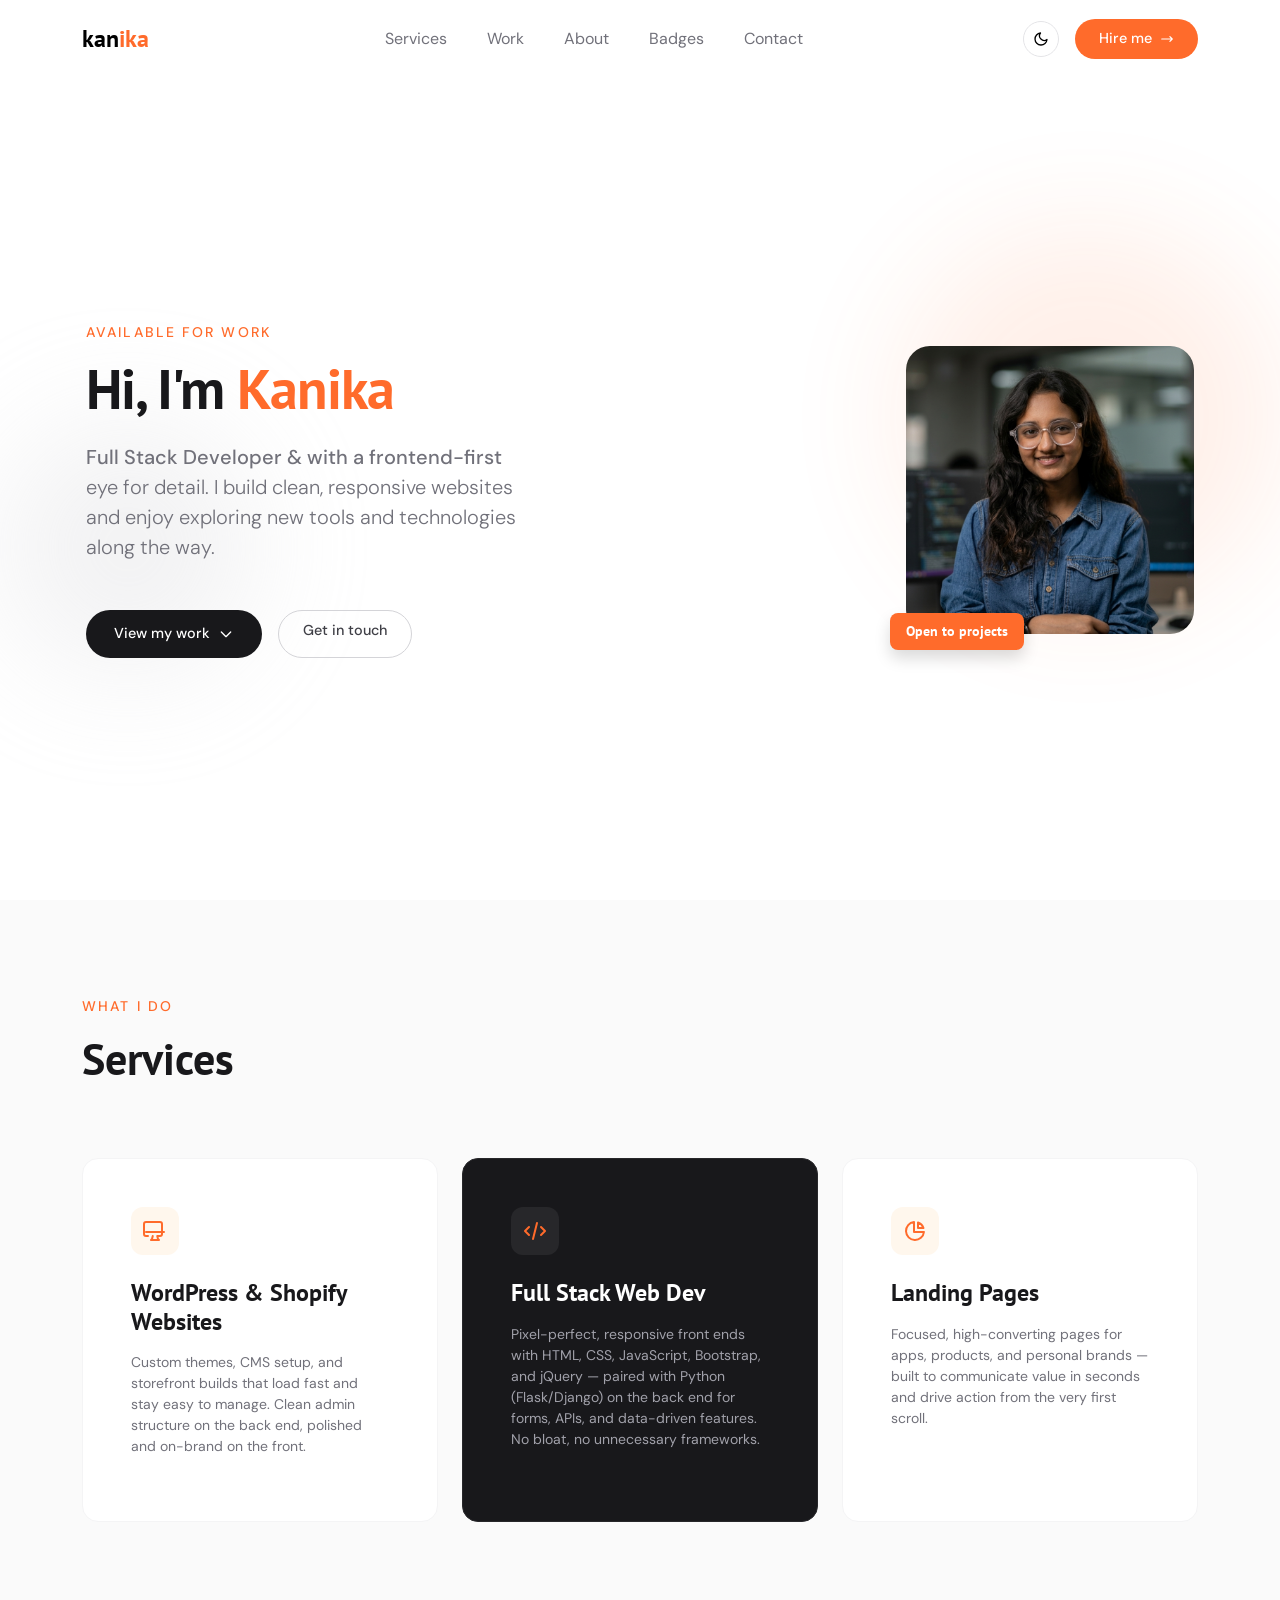
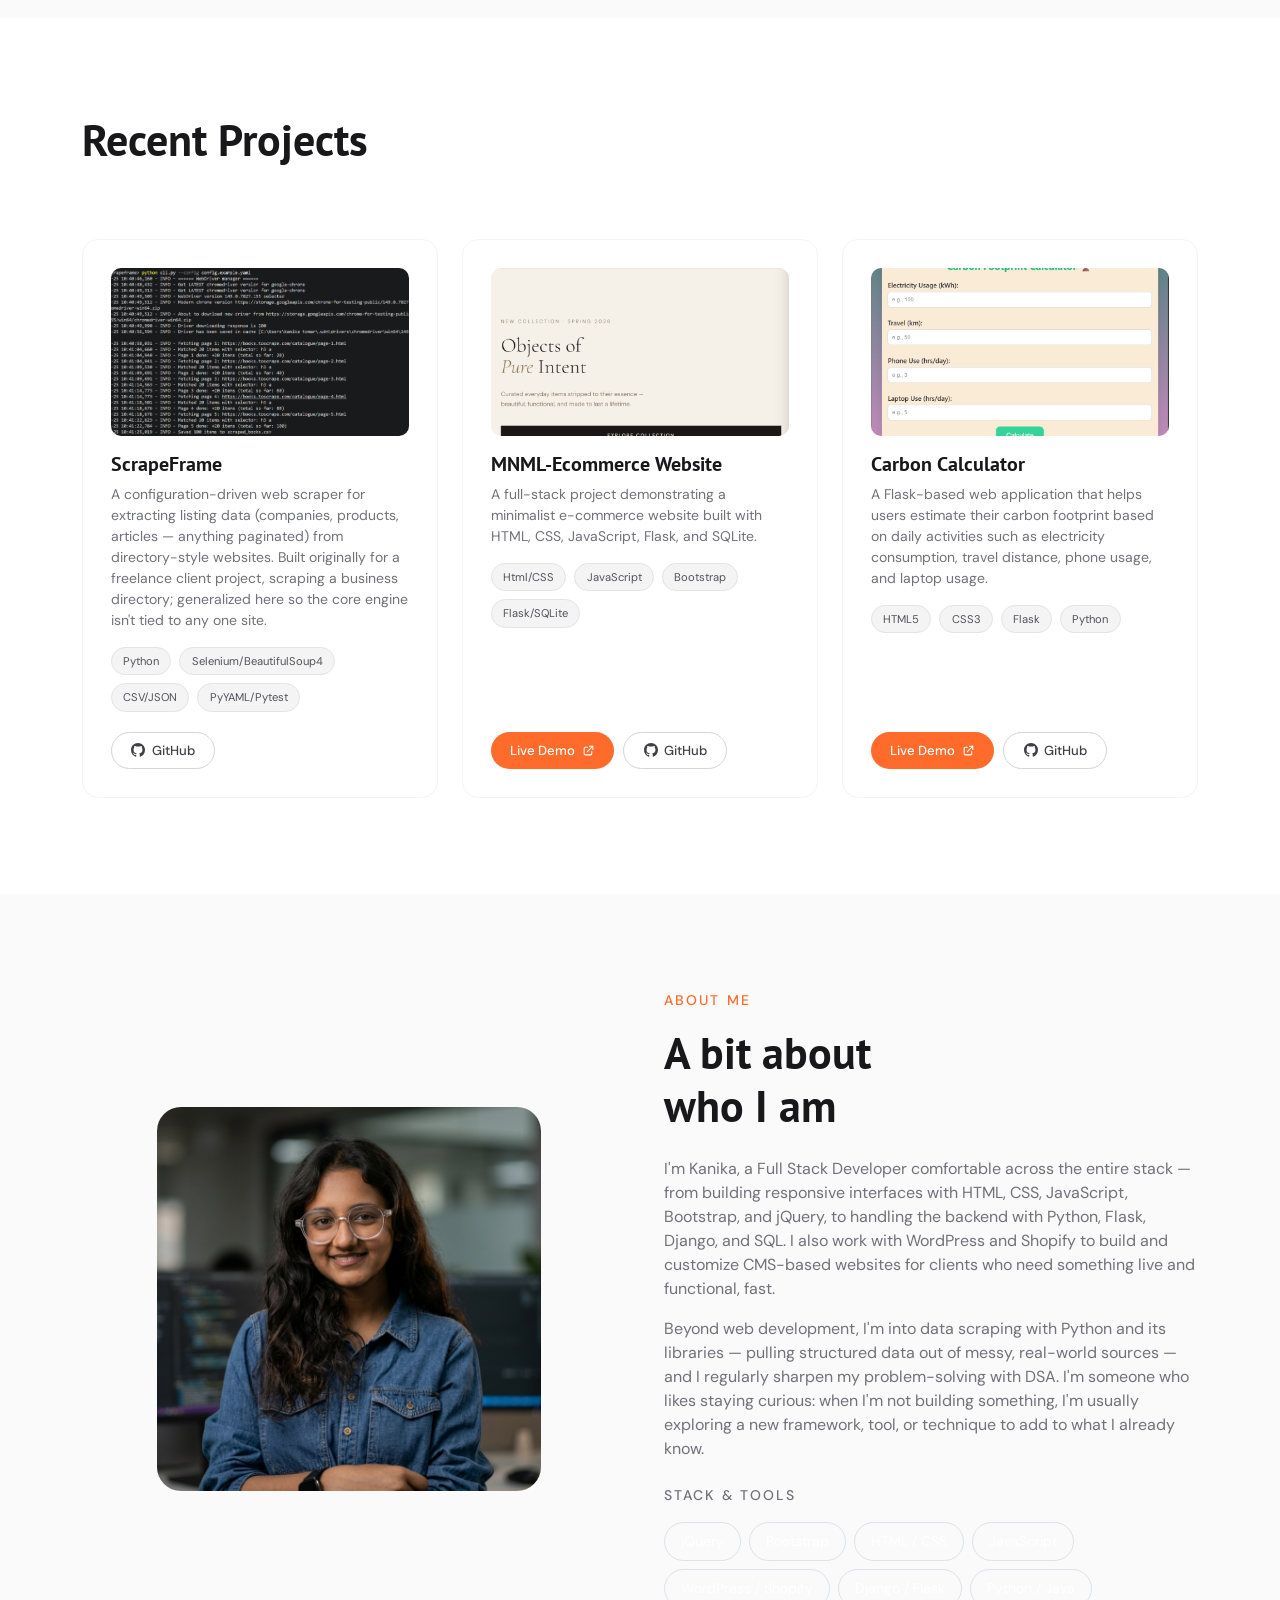
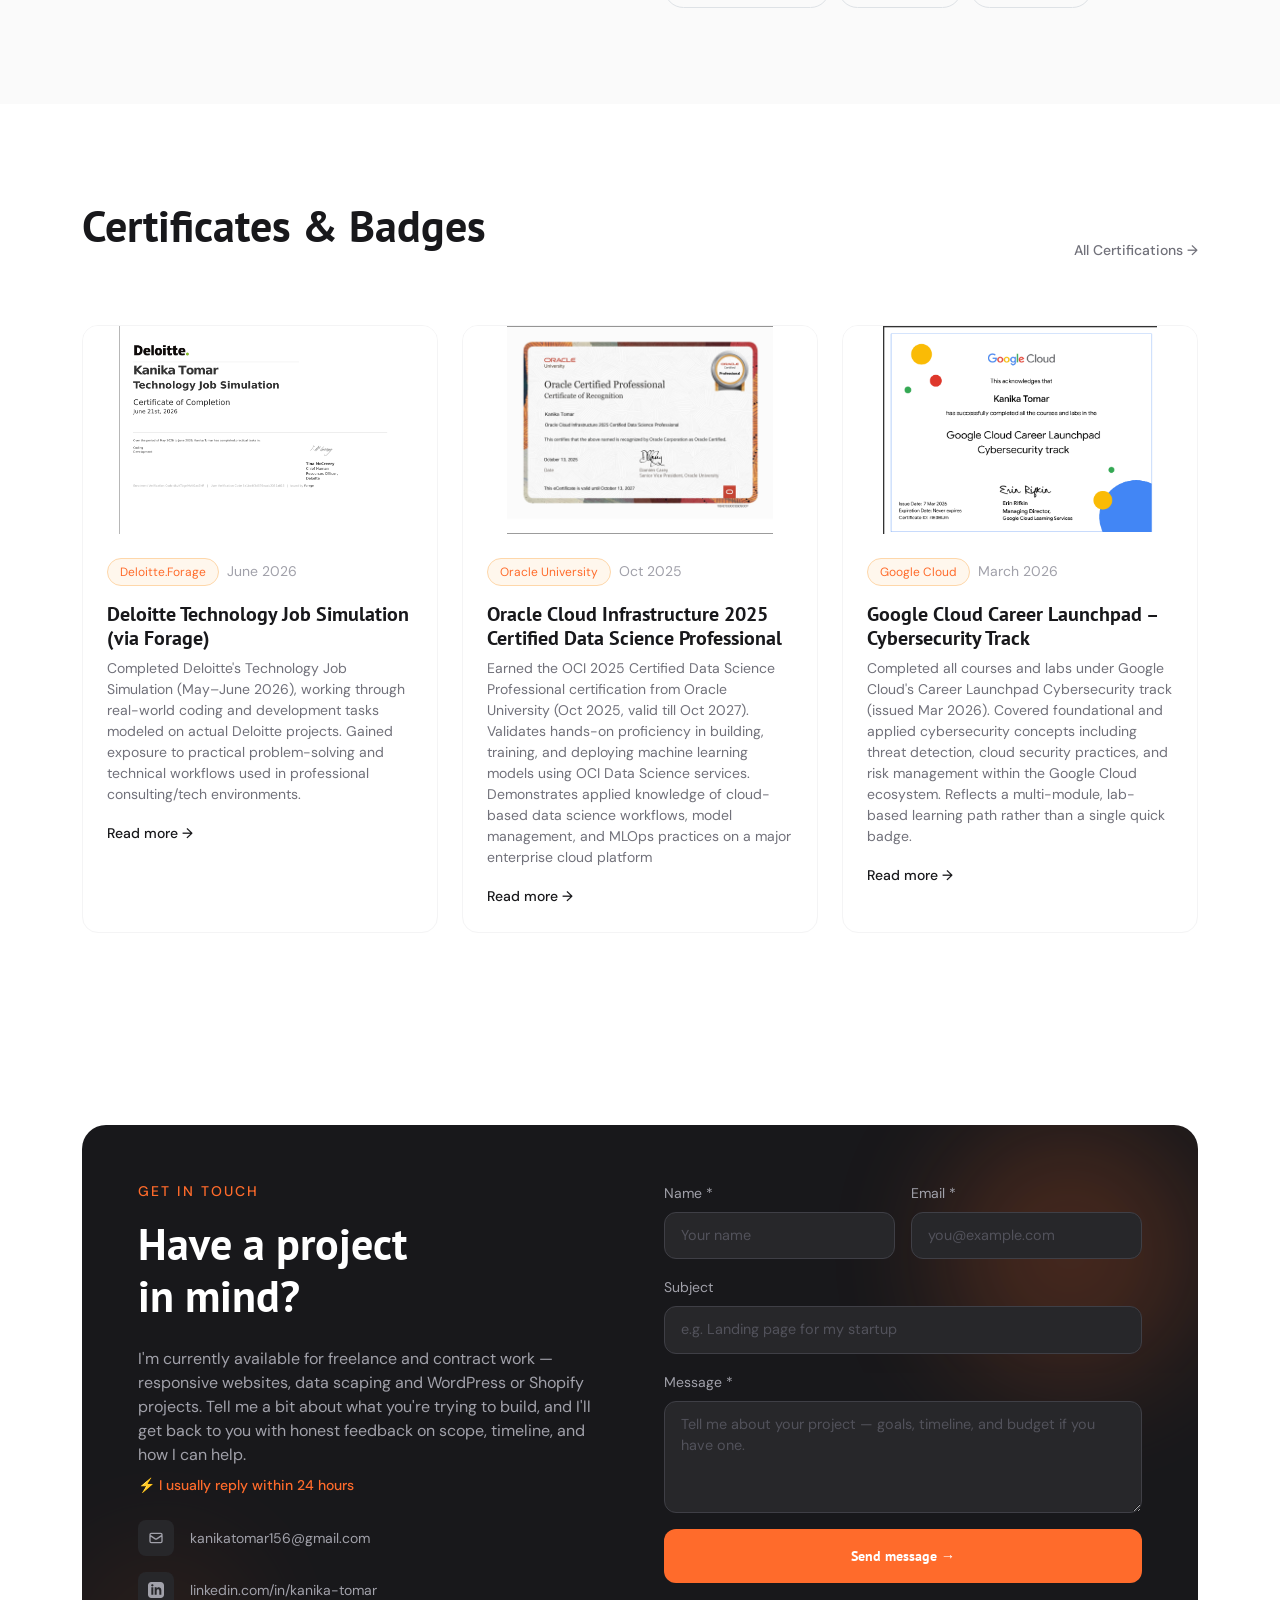
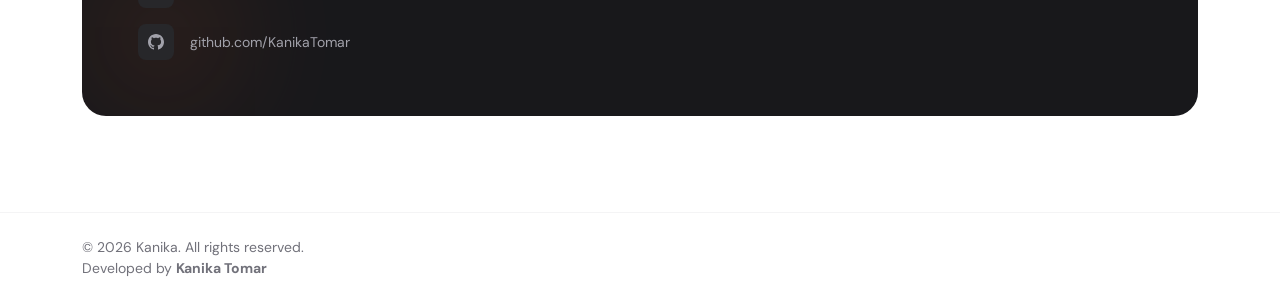
==== commit 5977c11d: "Updates" ====
--- a/frontend/index.html
+++ b/frontend/index.html
@@ -97,7 +97,7 @@
               Hi, I'm <span class="text-accent">Kanika</span>
             </h1>
             <p class="reveal d2 fs-5 text-muted-custom mb-5" style="max-width:28rem;font-weight:300;">
-              <strong class="fw-medium">Full Stack Developer &amp; with a frontend-first</strong> eye for detail.I build
+              <strong class="fw-medium">Full Stack Developer &amp; with a frontend-first</strong> eye for detail. I build
               clean,
               responsive websites and enjoy exploring new tools and technologies along
               the way.
@@ -456,7 +456,7 @@
             touch</p>
           <h2 class="reveal d1 fw-bold mb-4" style="font-size:2.75rem;line-height:1.2;">Have a project<br>in mind?</h2>
           <p class="reveal d2 mb-2" style="color:#a1a1aa;">
-            I'm currently available for freelance and contract work — frontend builds, responsive websites,
+            I'm currently available for freelance and contract work — responsive websites, data scaping
             and WordPress or Shopify projects. Tell me a bit about what you're trying to build, and I'll get
             back to you with honest feedback on scope, timeline, and how I can help.
           </p>
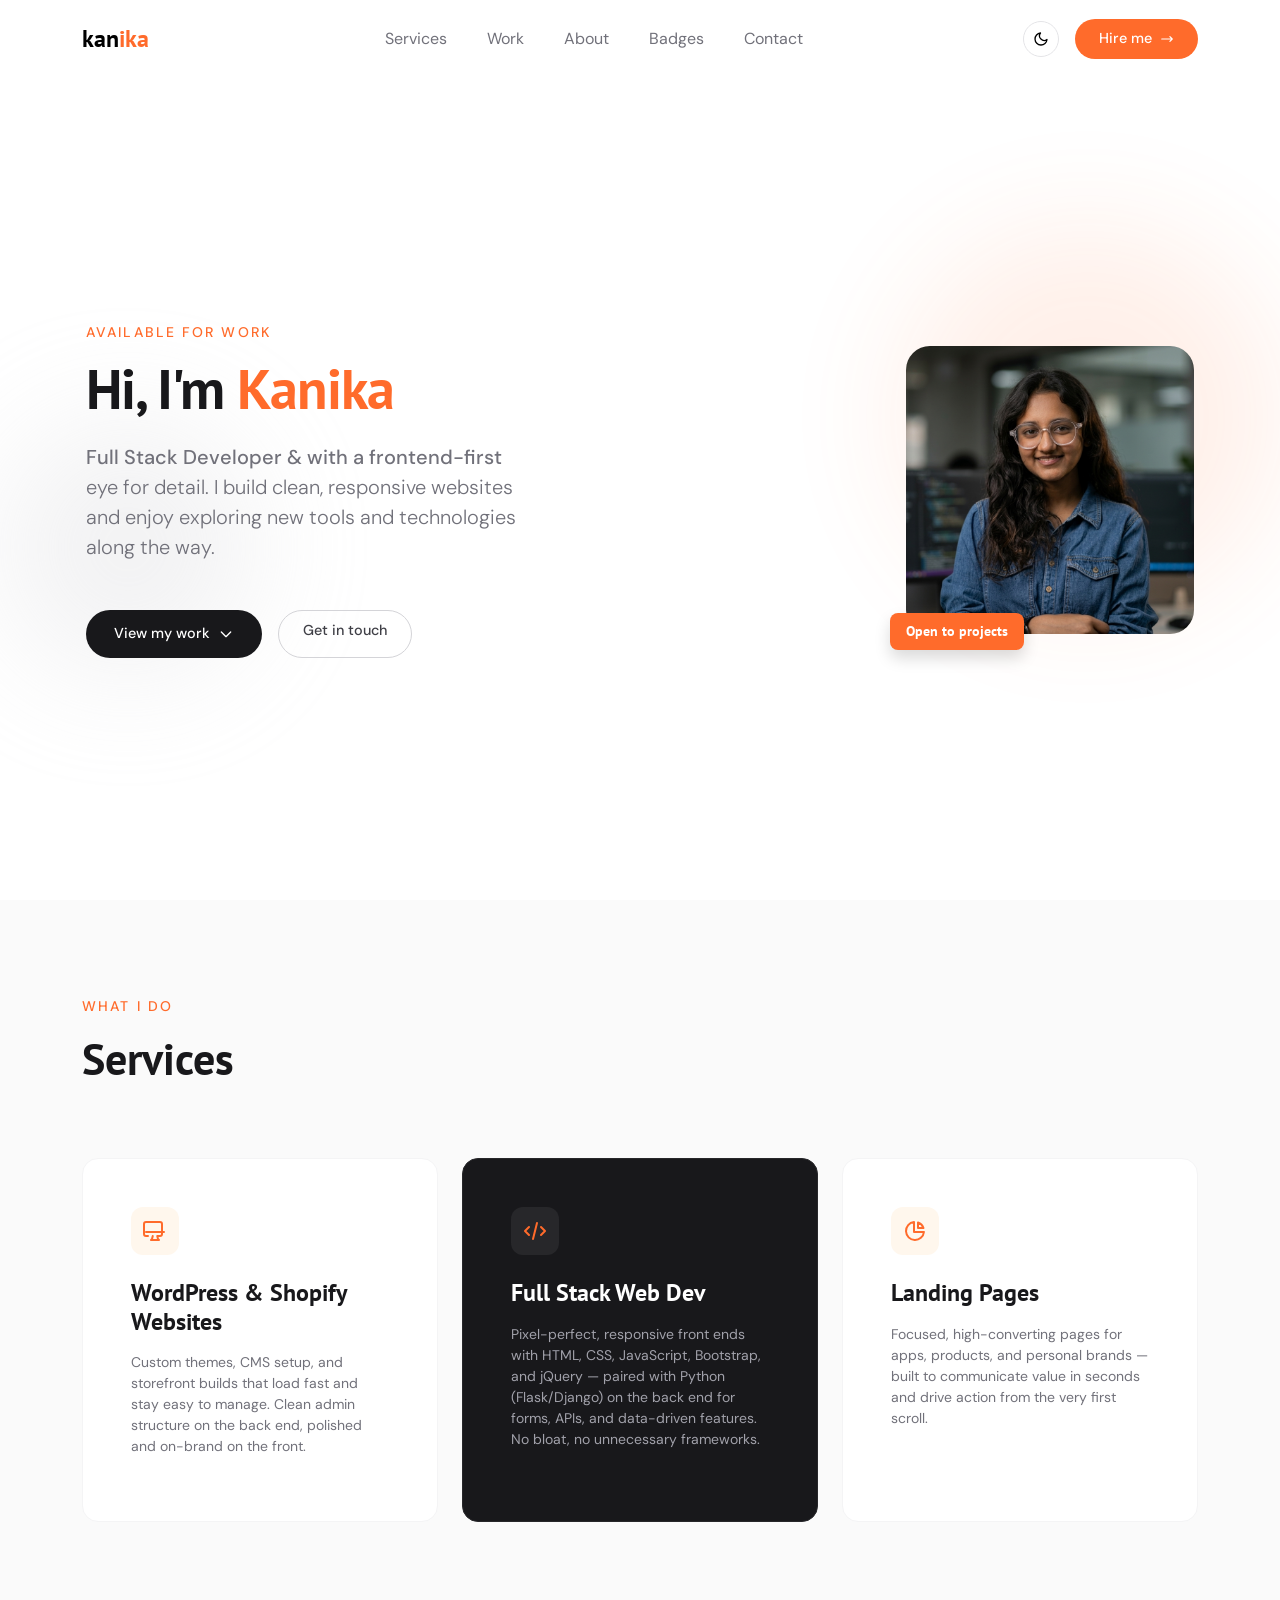
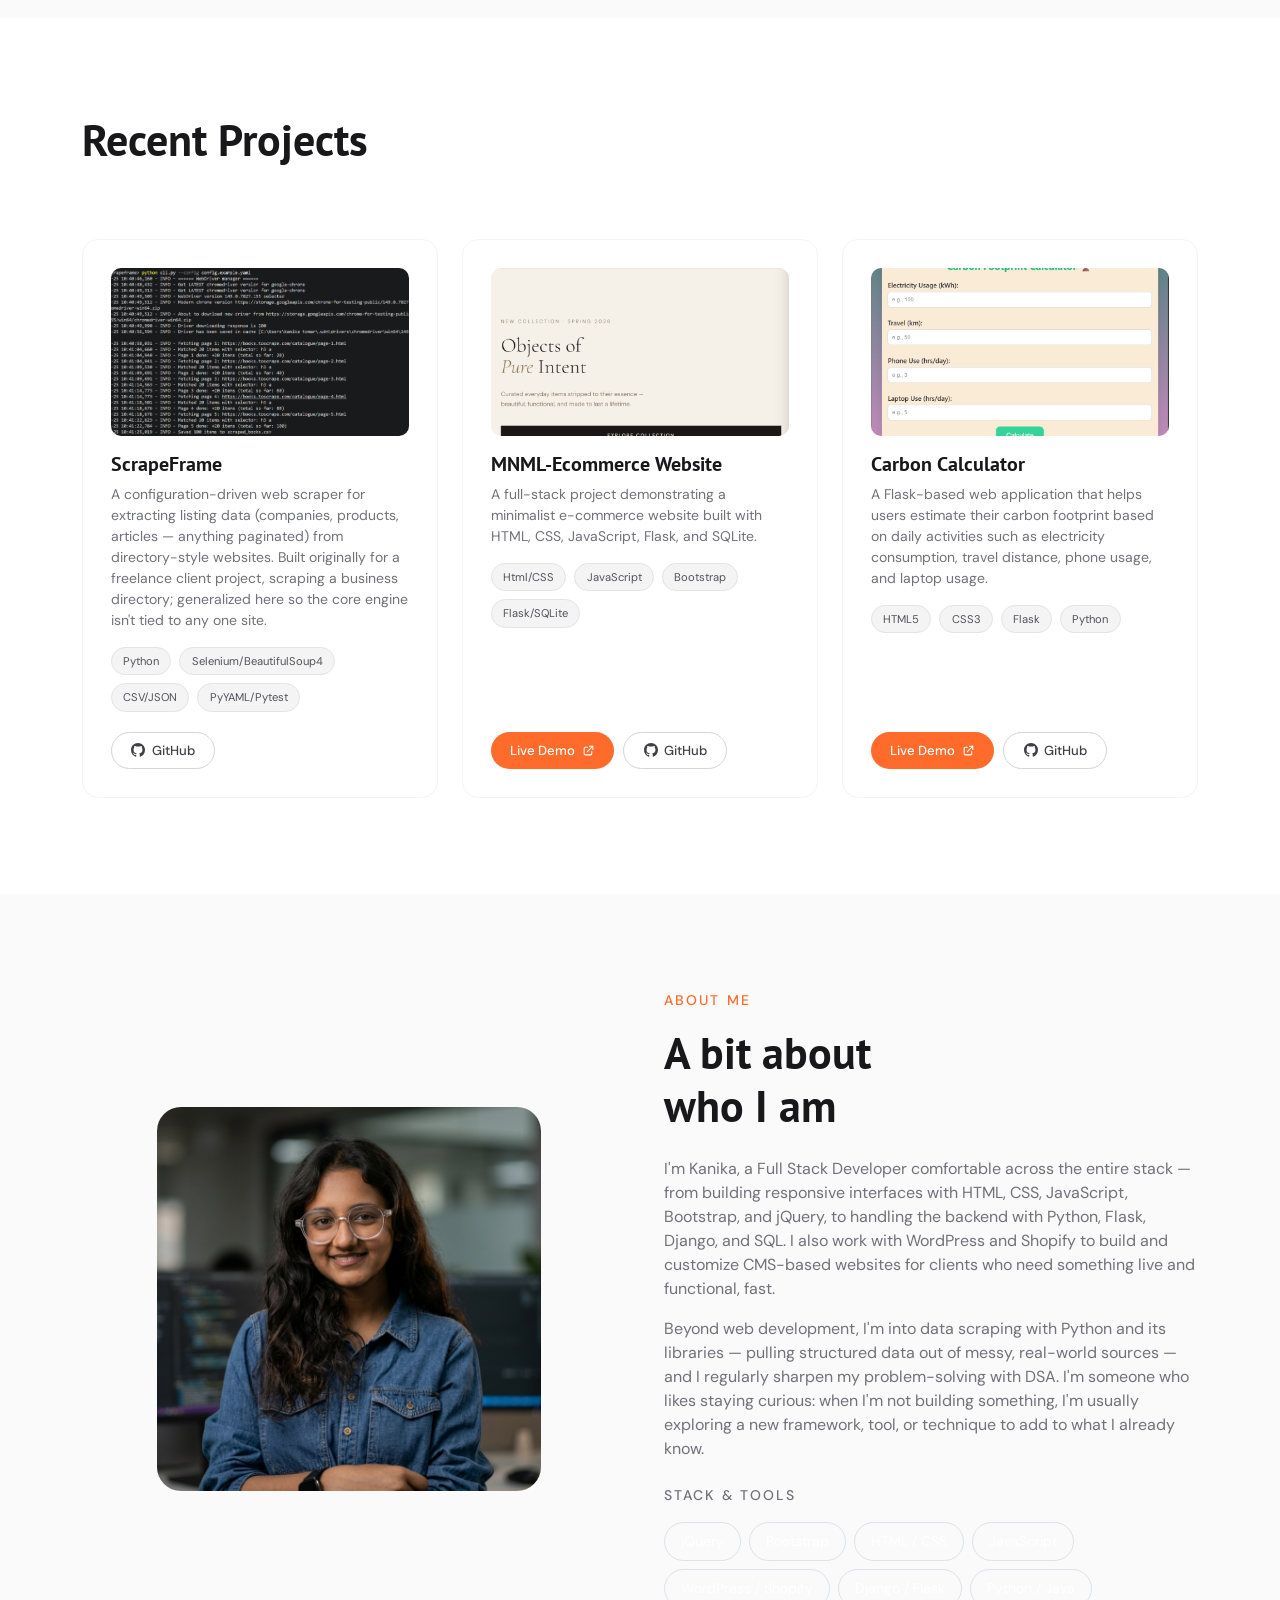
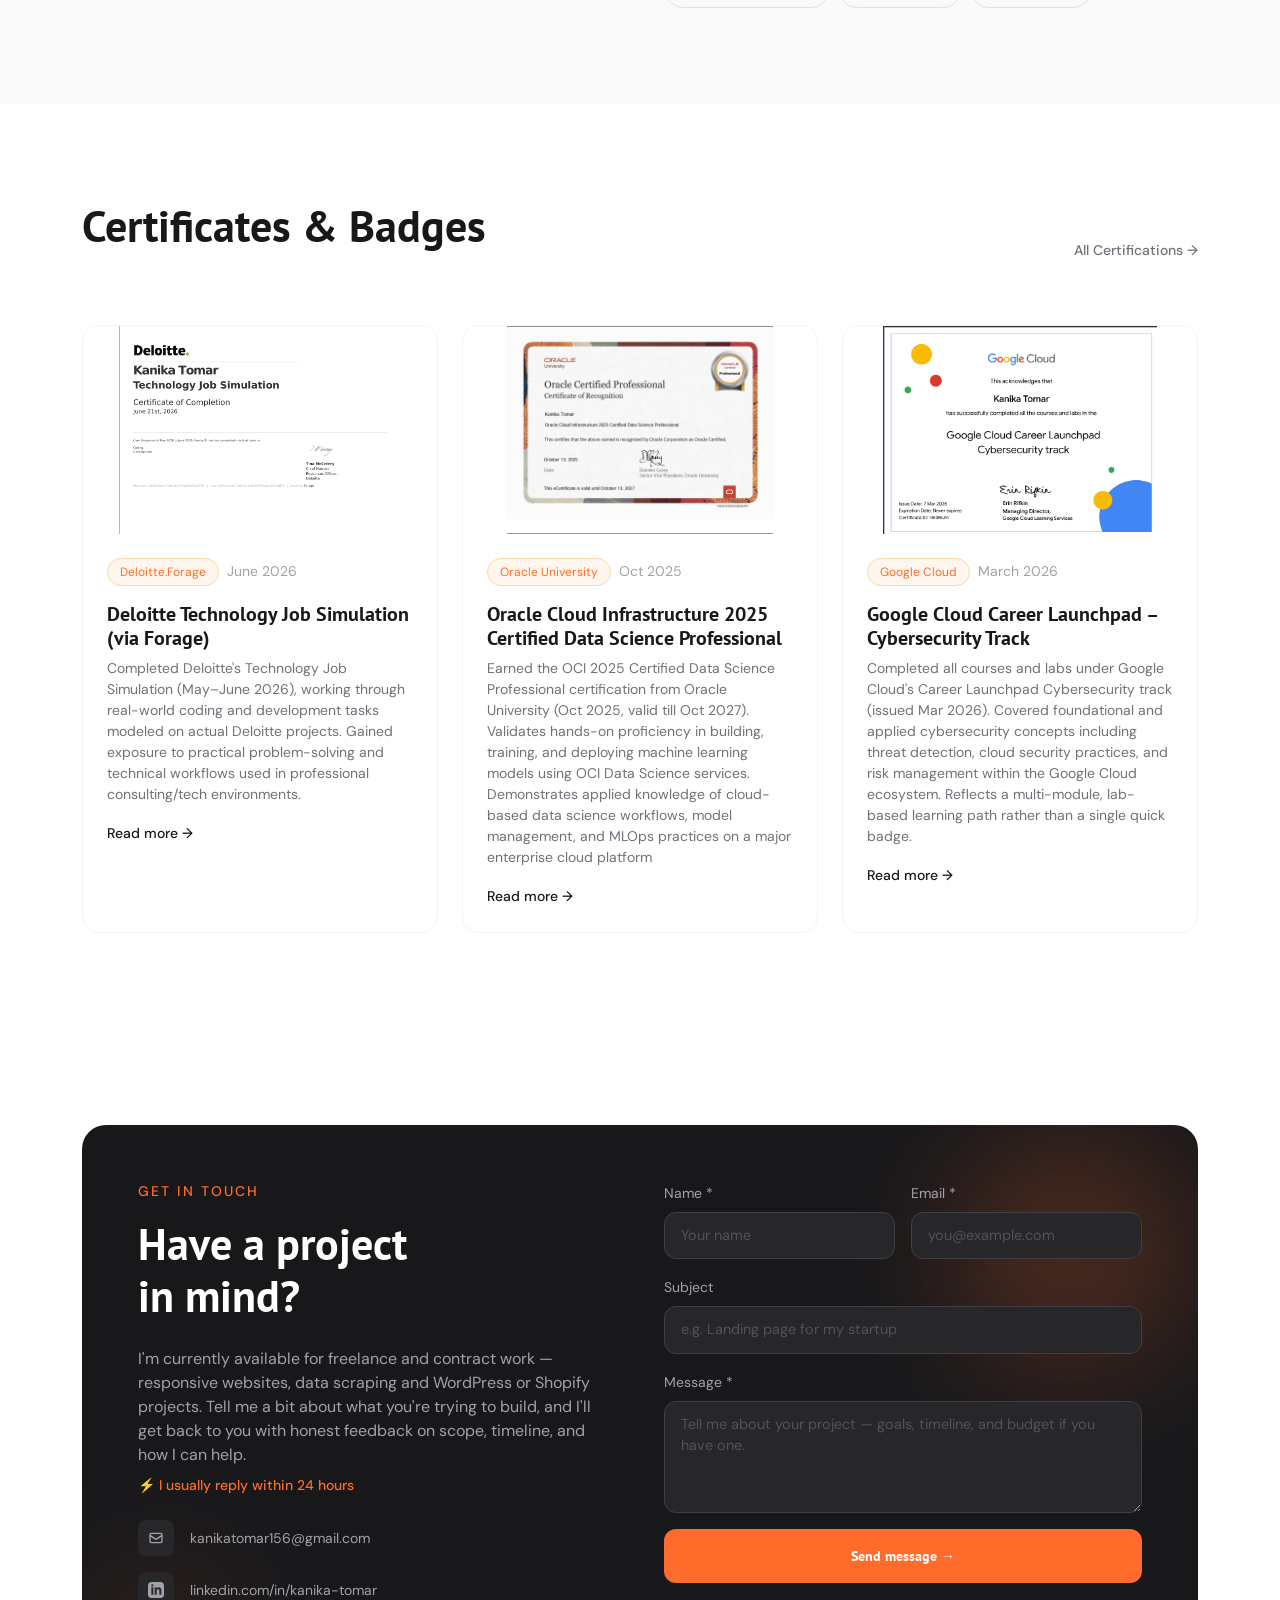
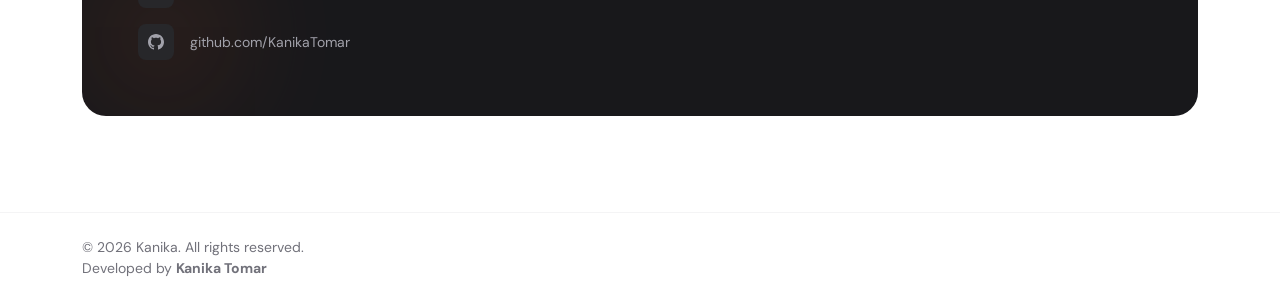
==== commit cf2e86ff: "Updates" ====
--- a/frontend/index.html
+++ b/frontend/index.html
@@ -456,7 +456,7 @@
             touch</p>
           <h2 class="reveal d1 fw-bold mb-4" style="font-size:2.75rem;line-height:1.2;">Have a project<br>in mind?</h2>
           <p class="reveal d2 mb-2" style="color:#a1a1aa;">
-            I'm currently available for freelance and contract work — responsive websites, data scaping
+            I'm currently available for freelance and contract work — responsive websites, data scraping
             and WordPress or Shopify projects. Tell me a bit about what you're trying to build, and I'll get
             back to you with honest feedback on scope, timeline, and how I can help.
           </p>
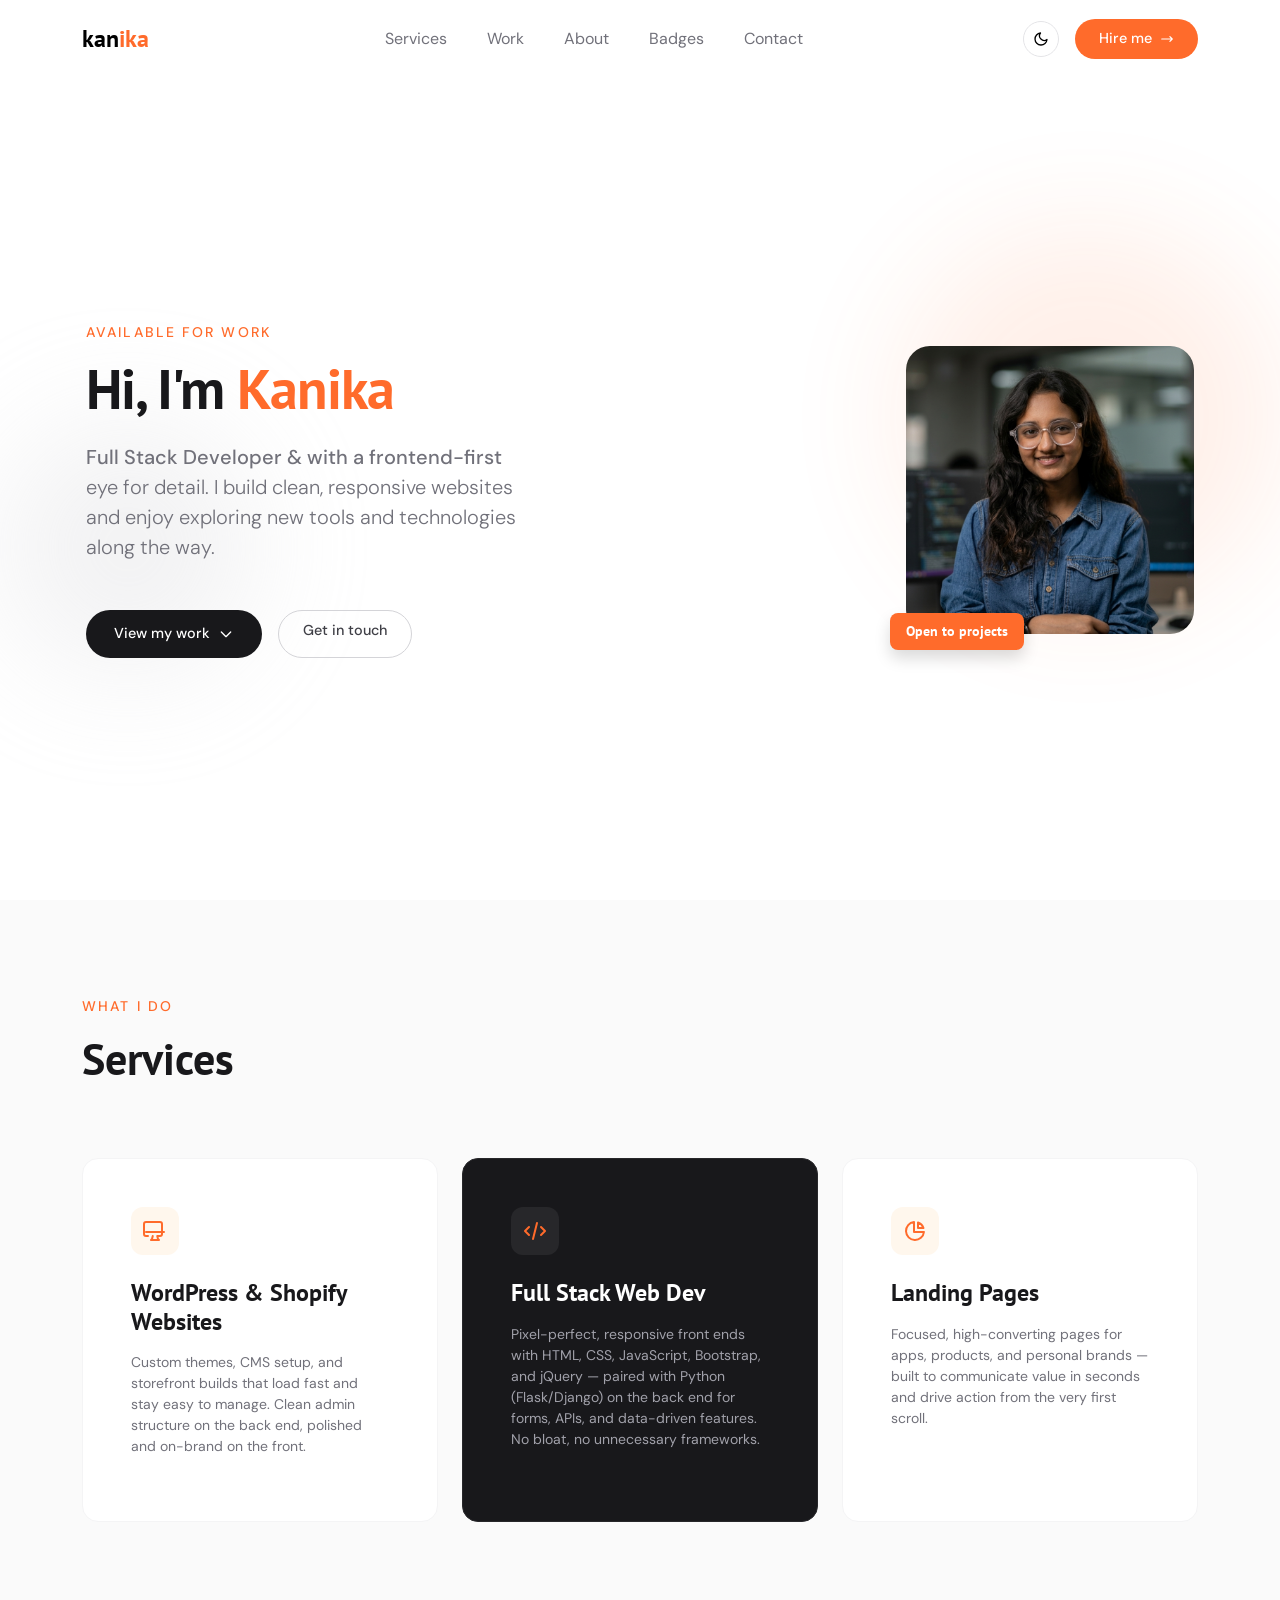
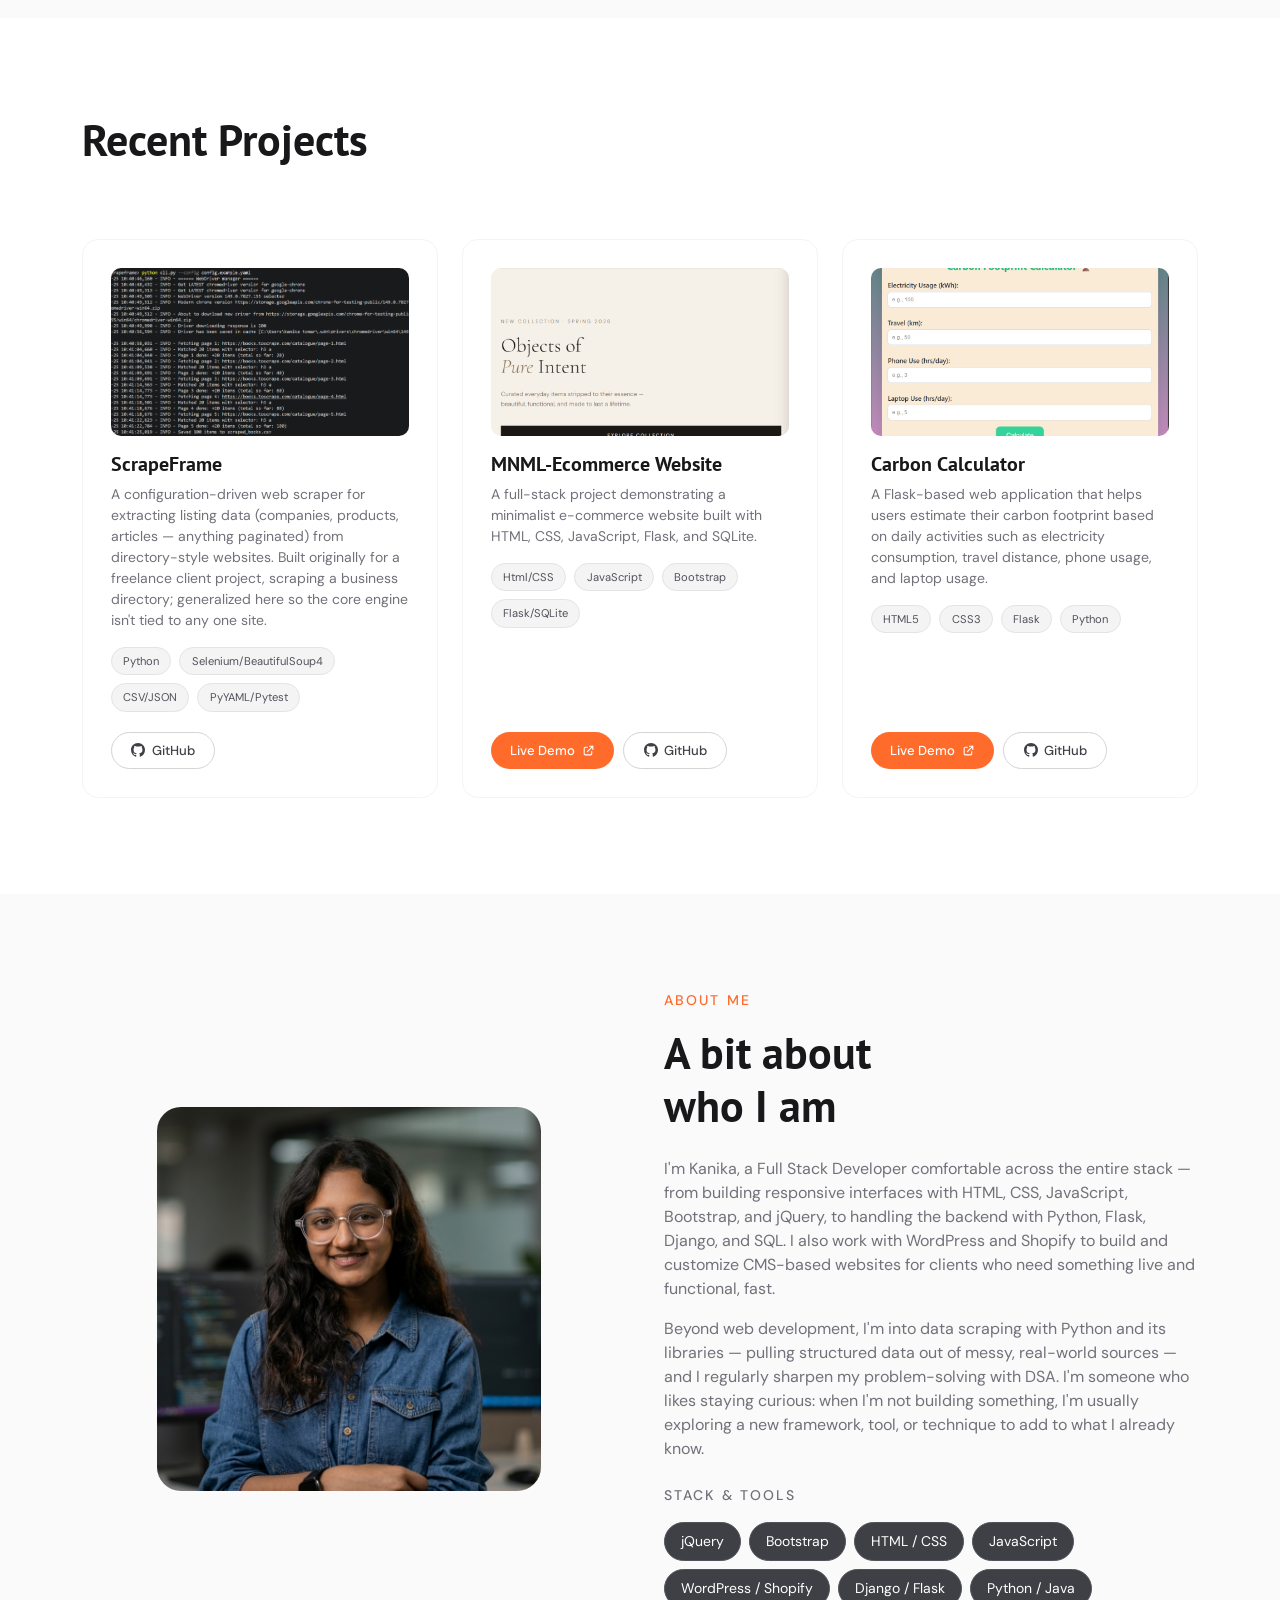
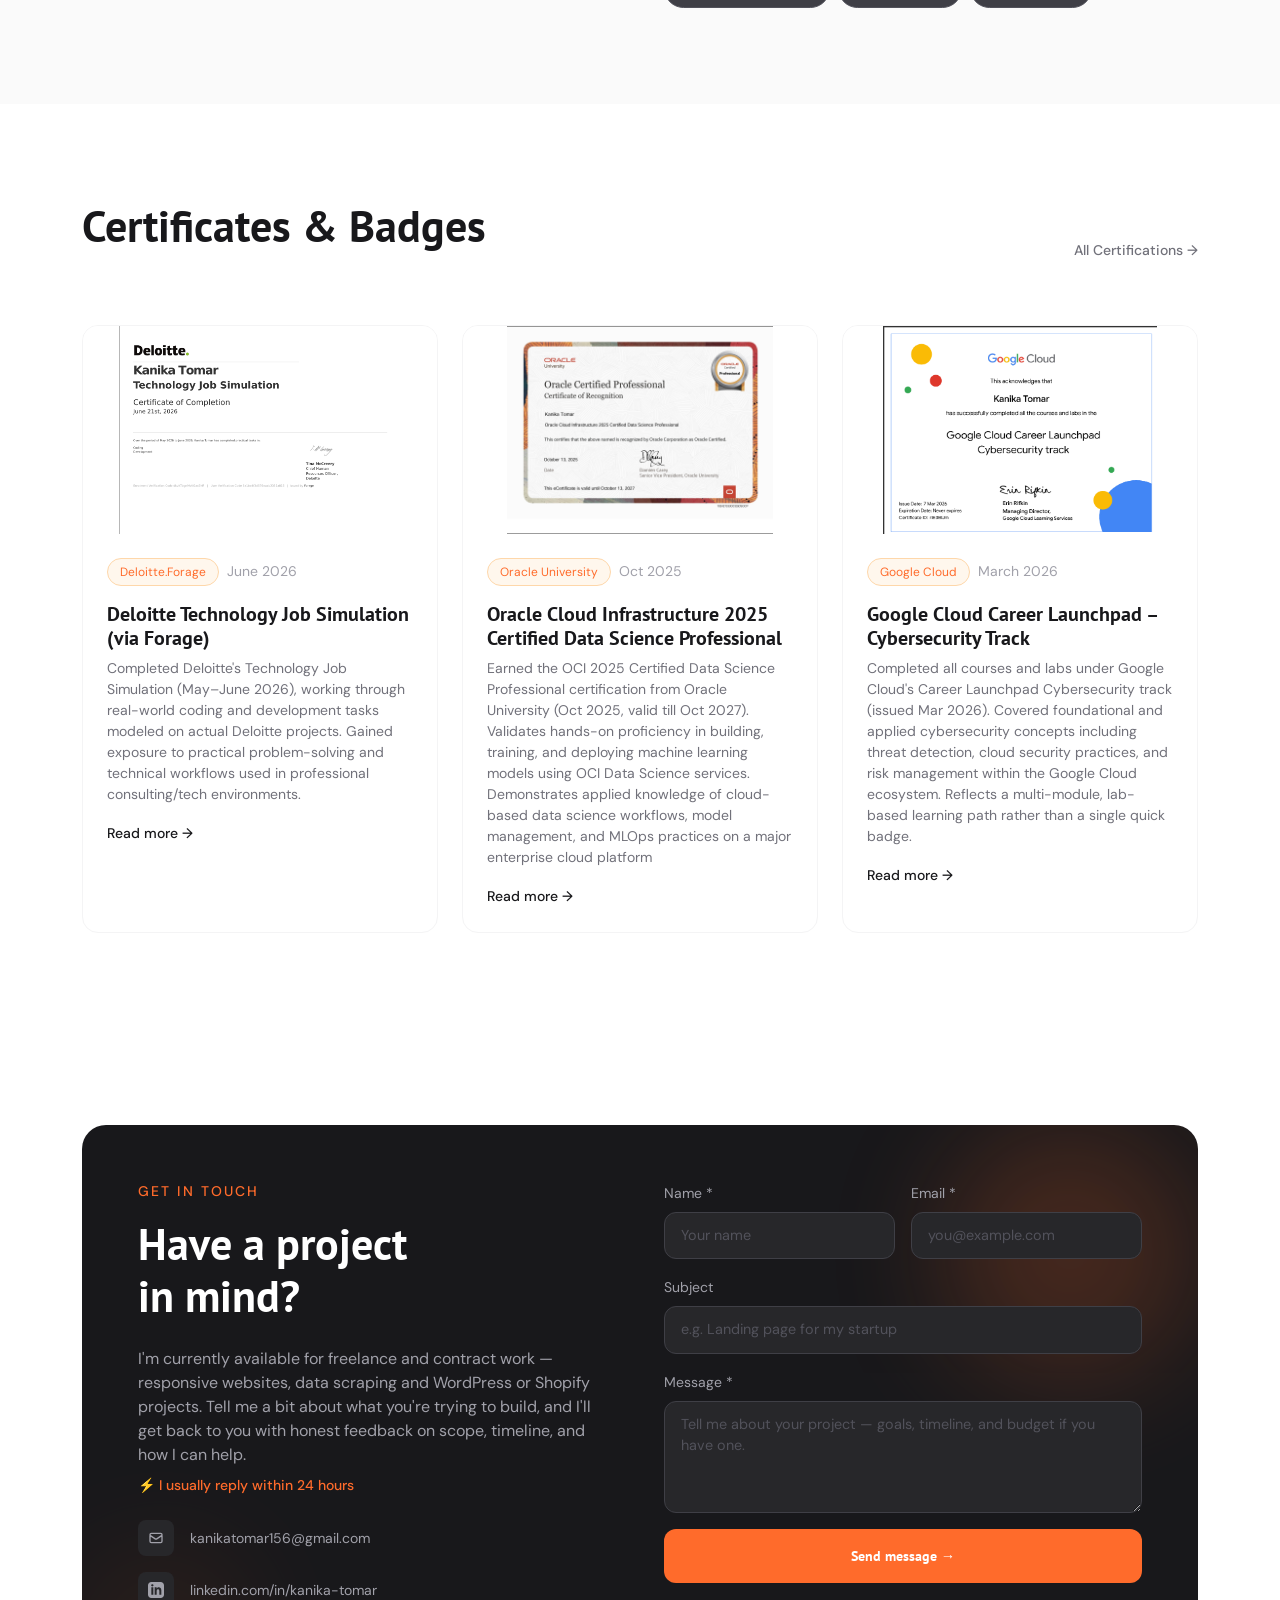
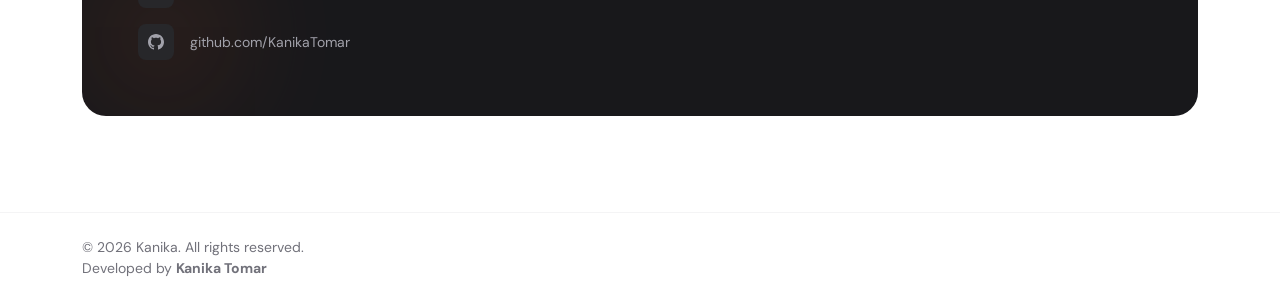
==== commit 307dd474: "Updates" ====
--- a/frontend/index.html
+++ b/frontend/index.html
@@ -634,7 +634,7 @@
 
       /* ---------- contact form (posts to the Flask backend) ---------- */
       // Replace this with your deployed backend URL, e.g. https://your-app.onrender.com/api/contact
-      var CONTACT_API_URL = 'https://kanika-contact-api.onrender.com/';
+      var CONTACT_API_URL = 'https://kanika-contact-api.onrender.com/api/contact';
 
       $('#contactForm').on('submit', function (e) {
         e.preventDefault();
--- a/frontend/style.css
+++ b/frontend/style.css
@@ -257,4 +257,8 @@
   .section-pad{padding:3.5rem 0}
   .page-hero{padding:7.5rem 0 2rem}
   .contact-section-bg{padding:2rem 1.25rem}
+}
+.stag{
+  background:#3f3f46 !important;
+  border-color:#52525b !important;
 }
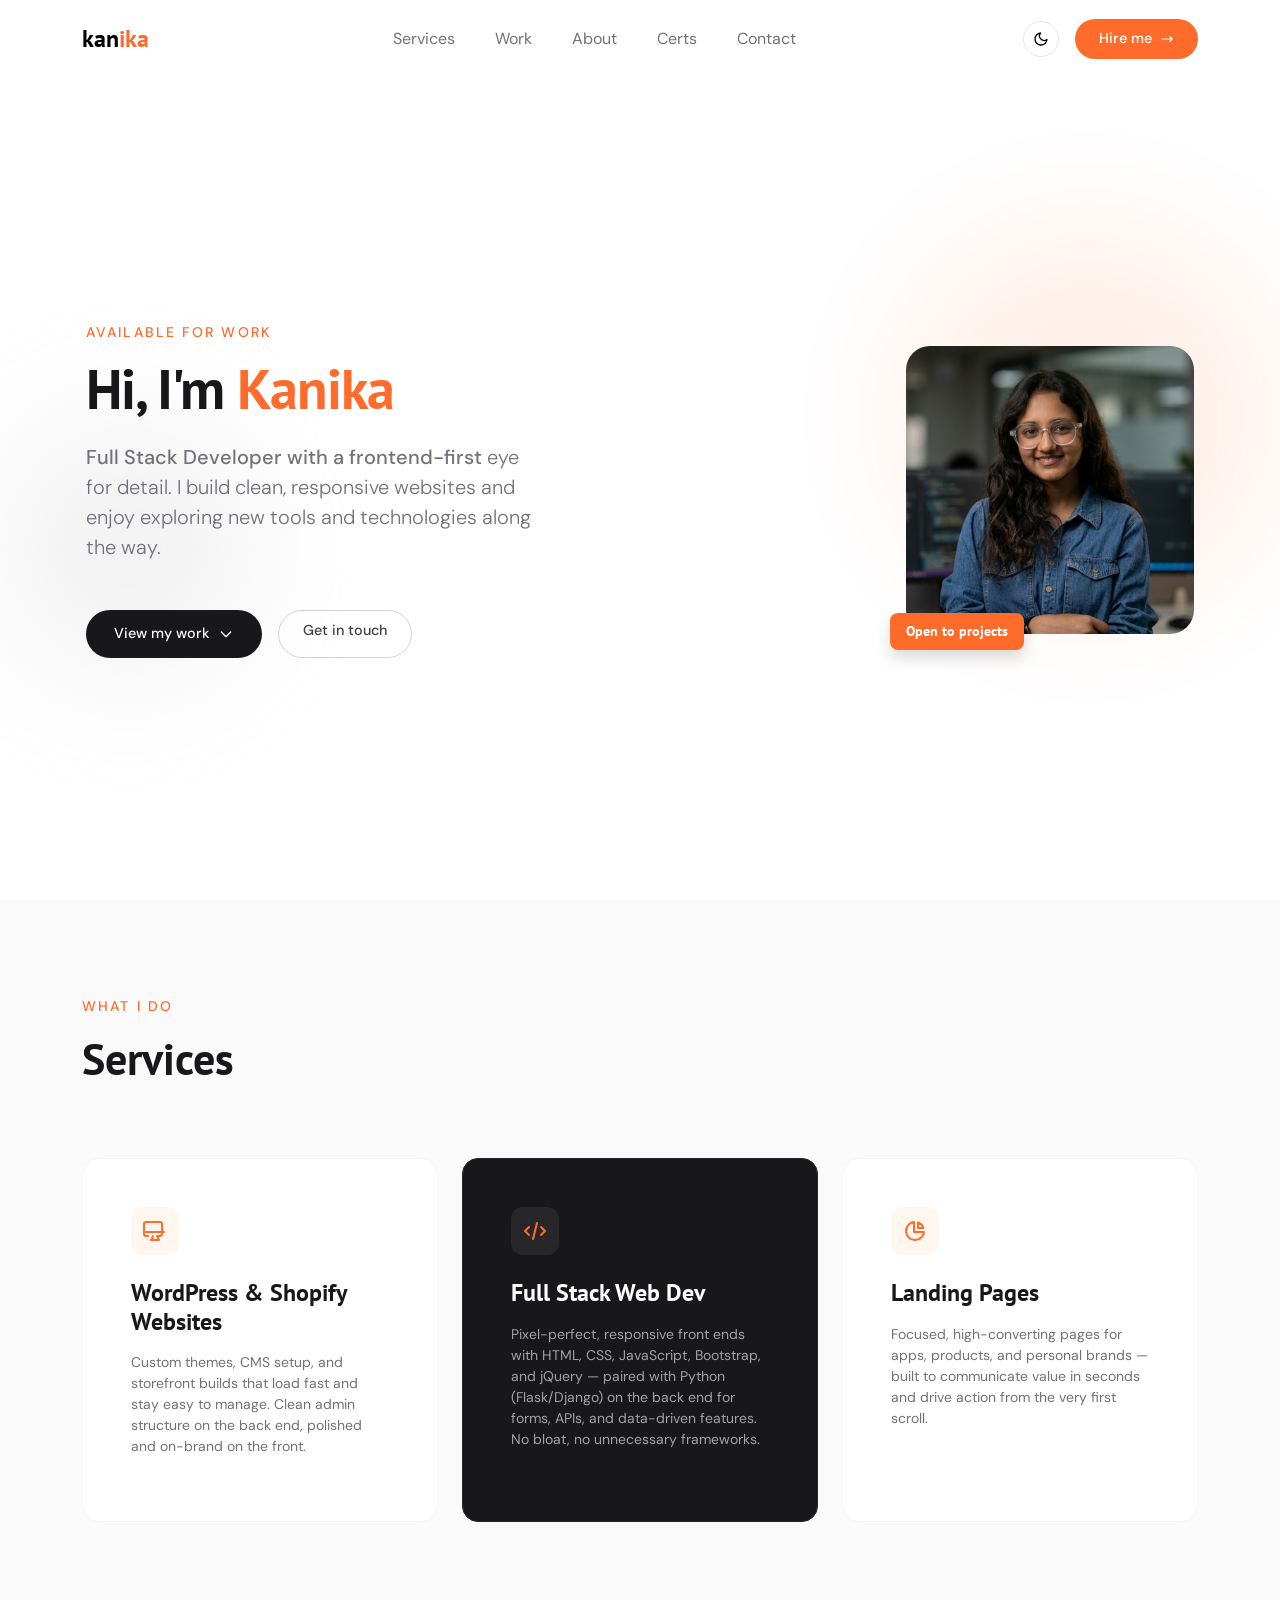
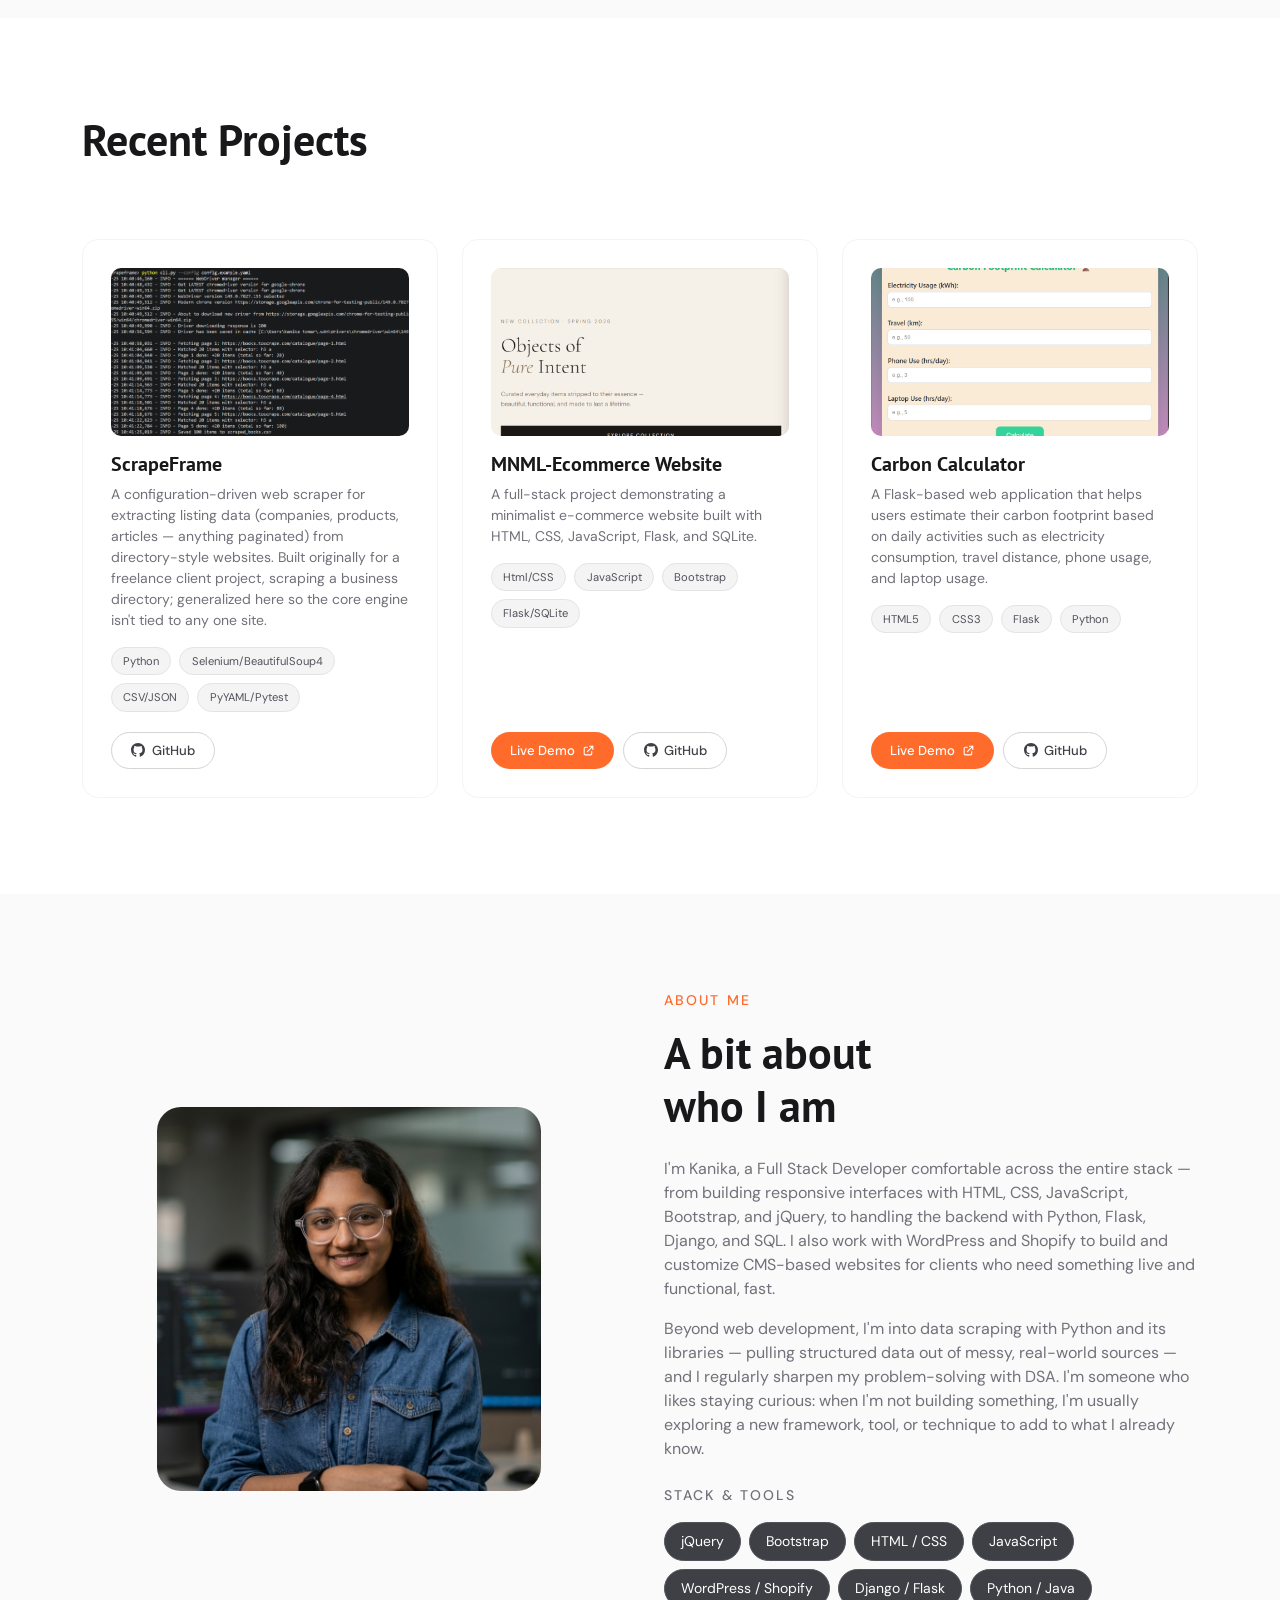
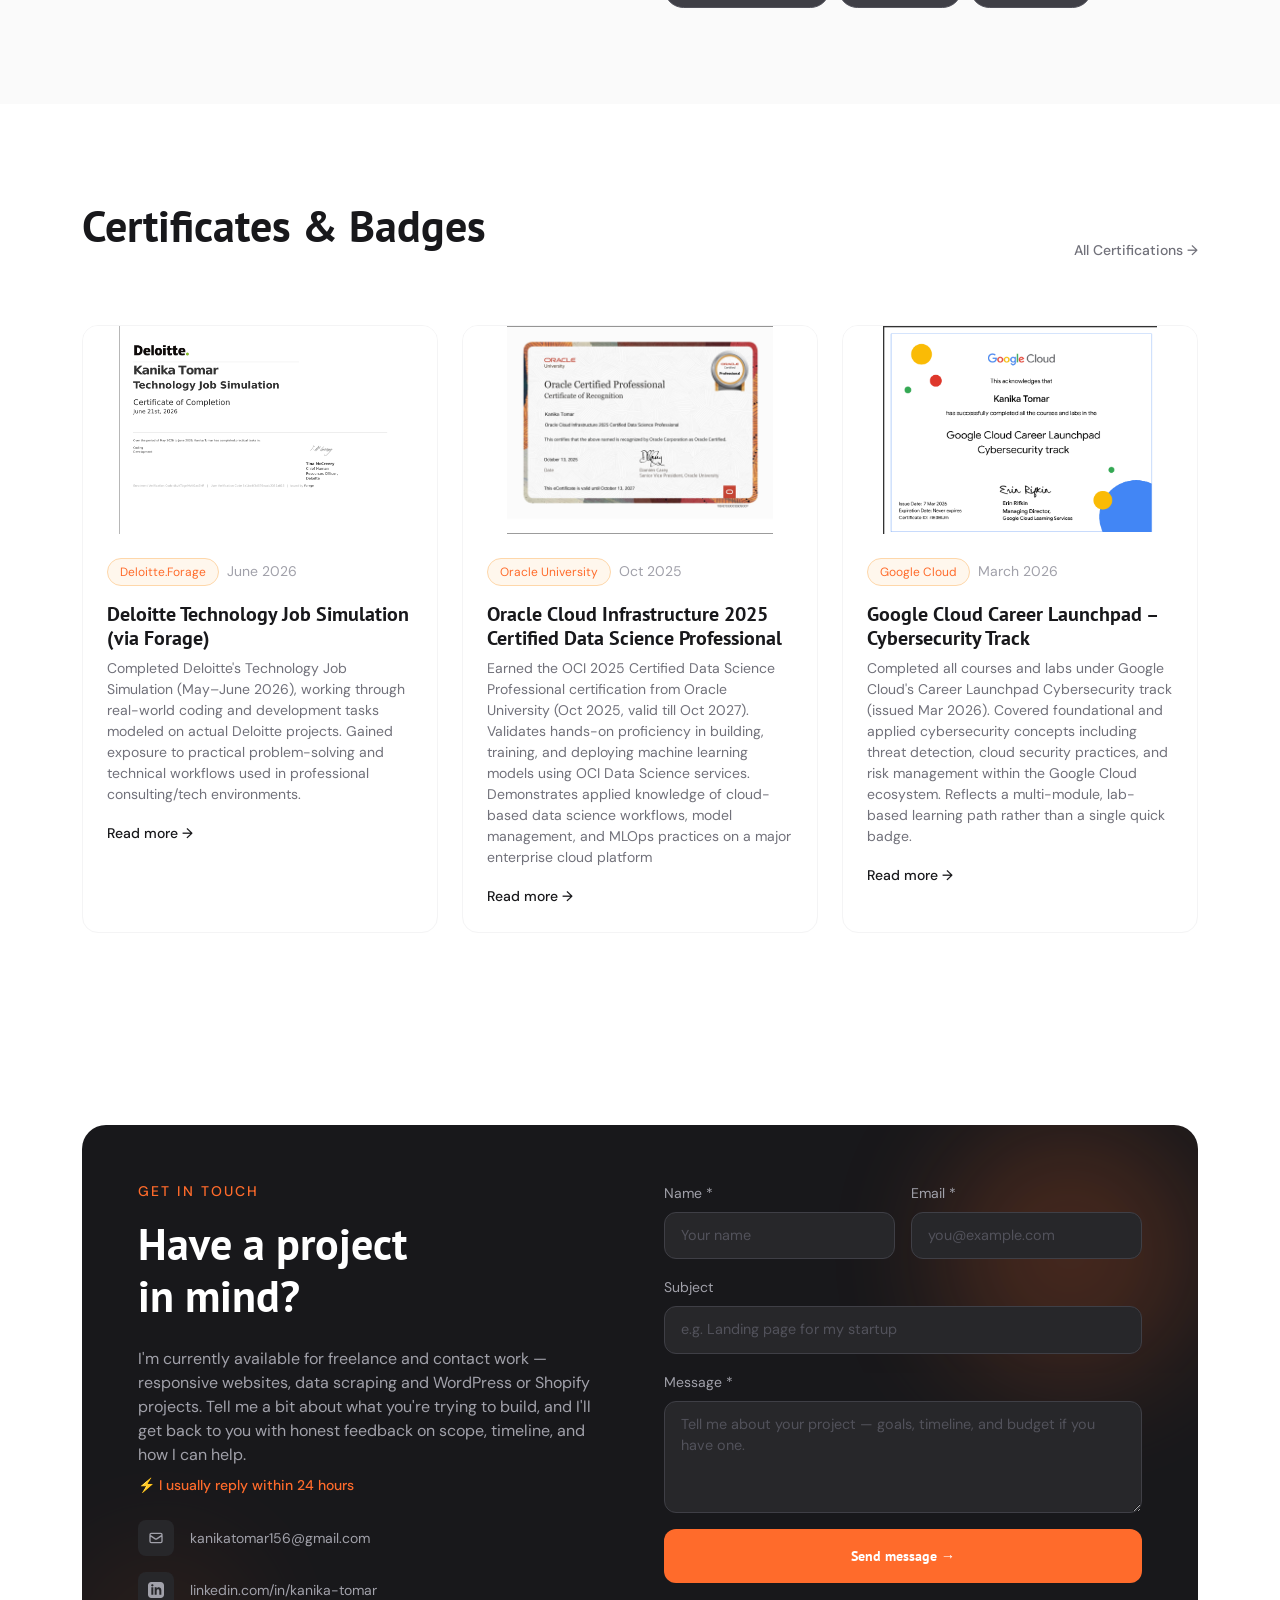
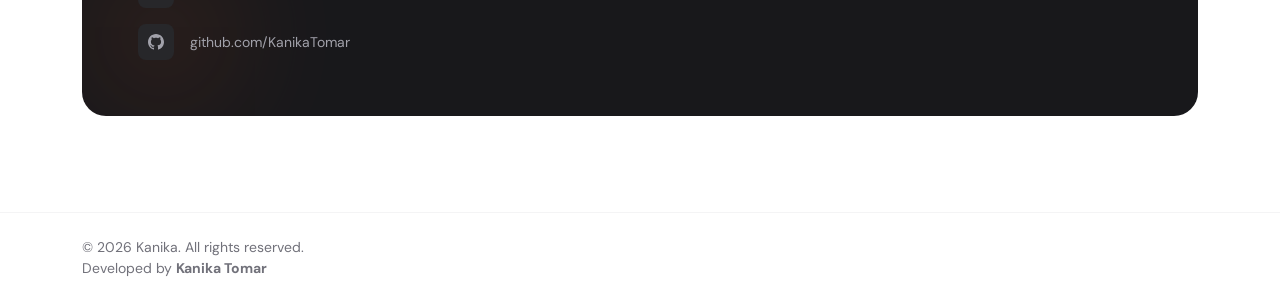
==== commit b37fa69d: "Updates" ====
--- a/frontend/index.html
+++ b/frontend/index.html
@@ -5,7 +5,7 @@
   <meta charset="UTF-8">
   <meta name="viewport" content="width=device-width, initial-scale=1.0">
   <meta name="description"
-    content="Kanika — Freelance Designer and Frontend Developer. Fast, clean and accessible digital products.">
+    content="Kanika — Full Stack Developer. Fast, clean and accessible digital products.">
   <meta name="keywords" content="freelance developer, portfolio, Bootstrap, jQuery">
   <meta name="author" content="Kanika">
   <meta property="og:title" content="Kanika — Aspiring Full Stack Developer">
@@ -49,7 +49,7 @@
             <li class="nav-item"><a class="nav-link nl text-muted-custom" href="#services">Services</a></li>
             <li class="nav-item"><a class="nav-link nl text-muted-custom" href="#work">Work</a></li>
             <li class="nav-item"><a class="nav-link nl text-muted-custom" href="#about">About</a></li>
-            <li class="nav-item"><a class="nav-link nl text-muted-custom" href="#blog">Badges</a></li>
+            <li class="nav-item"><a class="nav-link nl text-muted-custom" href="#blog">Certs</a></li>
             <li class="nav-item"><a class="nav-link nl text-muted-custom" href="#contact">Contact</a></li>
           </ul>
           <div class="d-flex d-md-none flex-column align-items-center gap-3 mt-4 pt-3 border-top">
@@ -97,7 +97,7 @@
               Hi, I'm <span class="text-accent">Kanika</span>
             </h1>
             <p class="reveal d2 fs-5 text-muted-custom mb-5" style="max-width:28rem;font-weight:300;">
-              <strong class="fw-medium">Full Stack Developer &amp; with a frontend-first</strong> eye for detail. I build
+              <strong class="fw-medium">Full Stack Developer with a frontend-first </strong> eye for detail. I build
               clean,
               responsive websites and enjoy exploring new tools and technologies along
               the way.
@@ -116,7 +116,7 @@
           <div class="col-md-6 reveal d2 d-flex justify-content-center justify-content-md-end">
             <div class="position-relative" style="width:18rem;height:18rem;">
               <div class="pf w-100 h-100">
-                <img src="images/myimg.png" alt="Kanika" loading="eager">
+                <img src="images/myimg.png" alt="Kanika Tomar, Full Stack Developer" loading="eager">
               </div>
               <div class="position-absolute bg-accent text-white fw-bold small px-3 py-2 rounded-3 shadow"
                 style="bottom:-1rem;left:-1rem;font-family:'PT Sans',sans-serif;">Open to projects</div>
@@ -217,7 +217,7 @@
                 <span class="tech-tag">PyYAML/Pytest</span>
               </div>
               <div class="proj-actions mt-auto pt-1">
-                <a href="https://github.com/KanikaTomar18/ScarpeFrame" target="_blank" rel="noopener noreferrer"
+                <a href="https://github.com/KanikaTomar18/ScrapeFrame" target="_blank" rel="noopener noreferrer"
                   class="btn-proj-secondary">
                   <svg width="14" height="14" fill="currentColor" viewBox="0 0 24 24">
                     <path
@@ -456,7 +456,7 @@
             touch</p>
           <h2 class="reveal d1 fw-bold mb-4" style="font-size:2.75rem;line-height:1.2;">Have a project<br>in mind?</h2>
           <p class="reveal d2 mb-2" style="color:#a1a1aa;">
-            I'm currently available for freelance and contract work — responsive websites, data scraping
+            I'm currently available for freelance and contact work — responsive websites, data scraping
             and WordPress or Shopify projects. Tell me a bit about what you're trying to build, and I'll get
             back to you with honest feedback on scope, timeline, and how I can help.
           </p>
--- a/frontend/style.css
+++ b/frontend/style.css
@@ -261,4 +261,23 @@
 .stag{
   background:#3f3f46 !important;
   border-color:#52525b !important;
-}+}
+/* ── mobile nav overlay fix ── */
+@media (max-width: 767.98px) {
+  .navbar-custom {
+    background: #fff !important;
+  }
+  [data-bs-theme="dark"] .navbar-custom {
+    background: #09090b !important;
+  }
+  .navbar-custom .navbar-collapse.show {
+    background: #fff;
+    padding: 1rem 1.5rem 1.5rem;
+    border-top: 1px solid #f4f4f5;
+    margin: 0 -12px;
+  }
+  [data-bs-theme="dark"] .navbar-custom .navbar-collapse.show {
+    background: #09090b;
+    border-top-color: #27272a;
+  }
+}
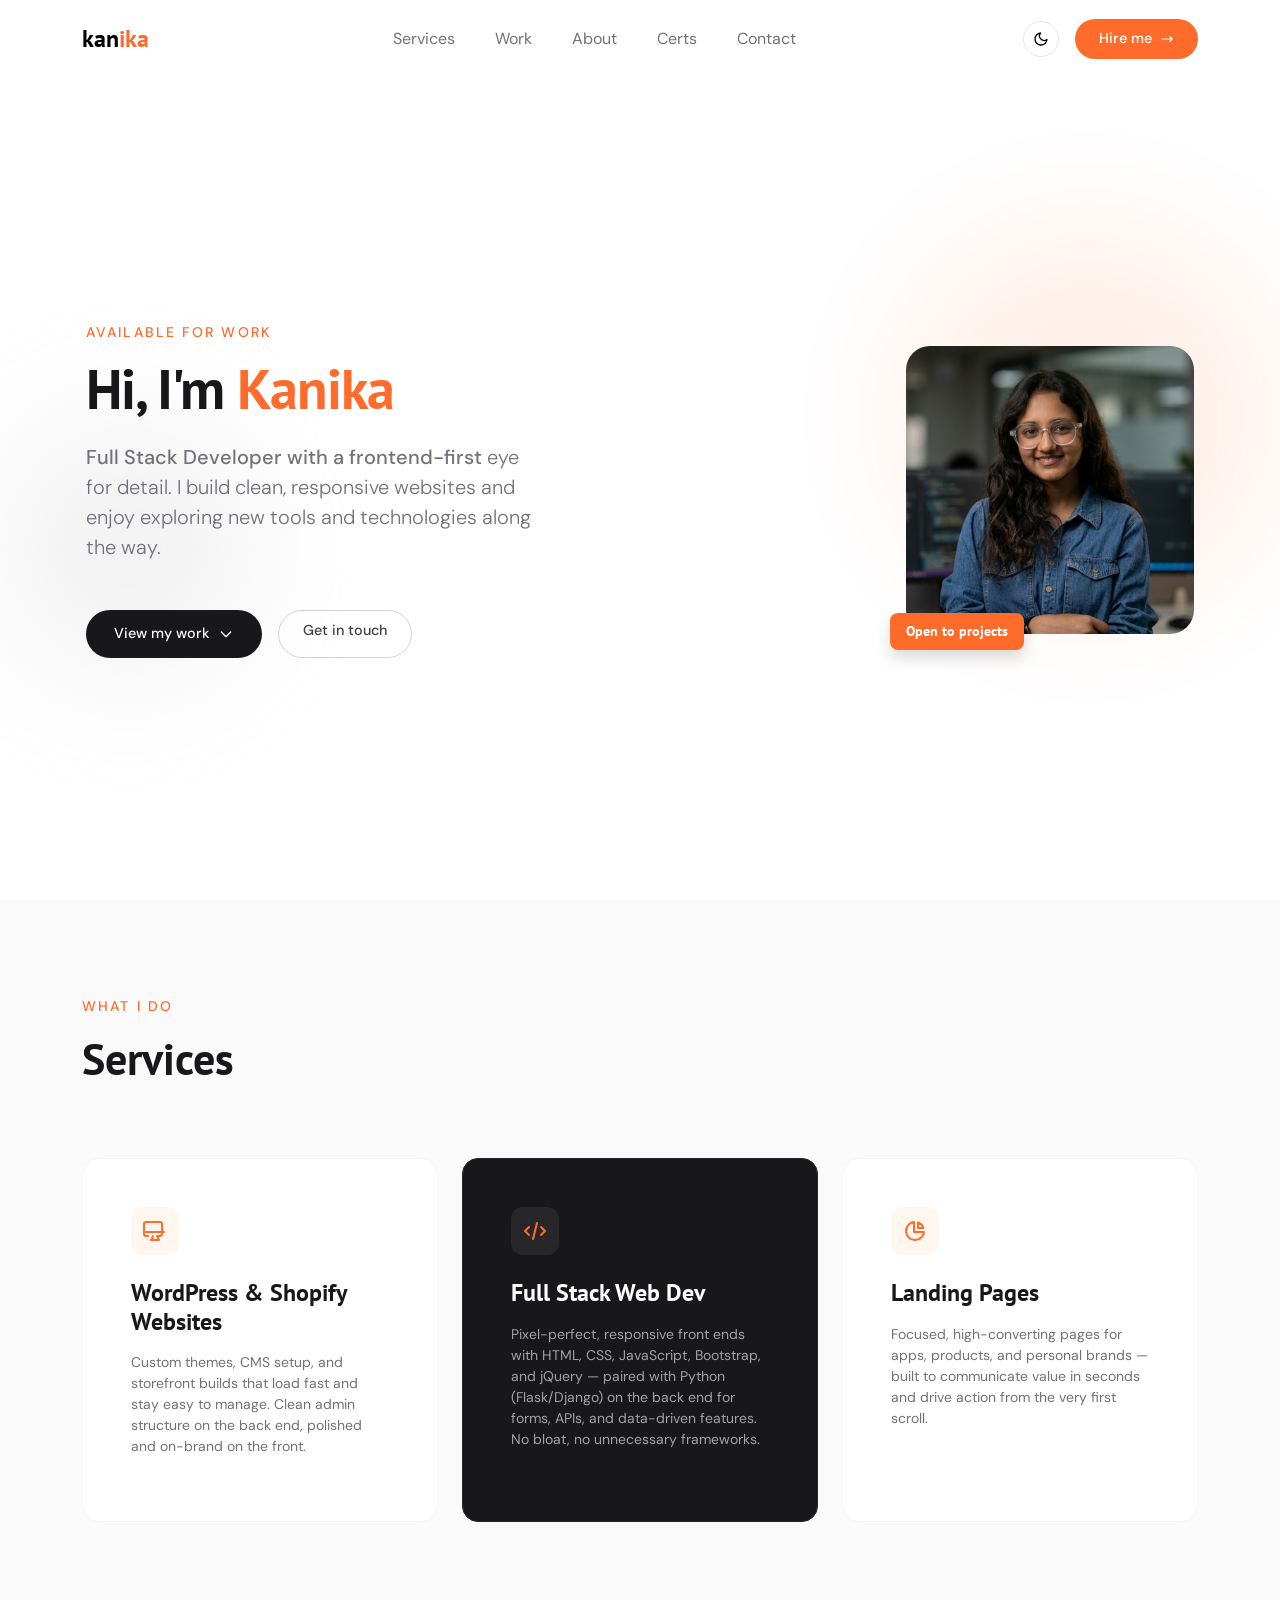
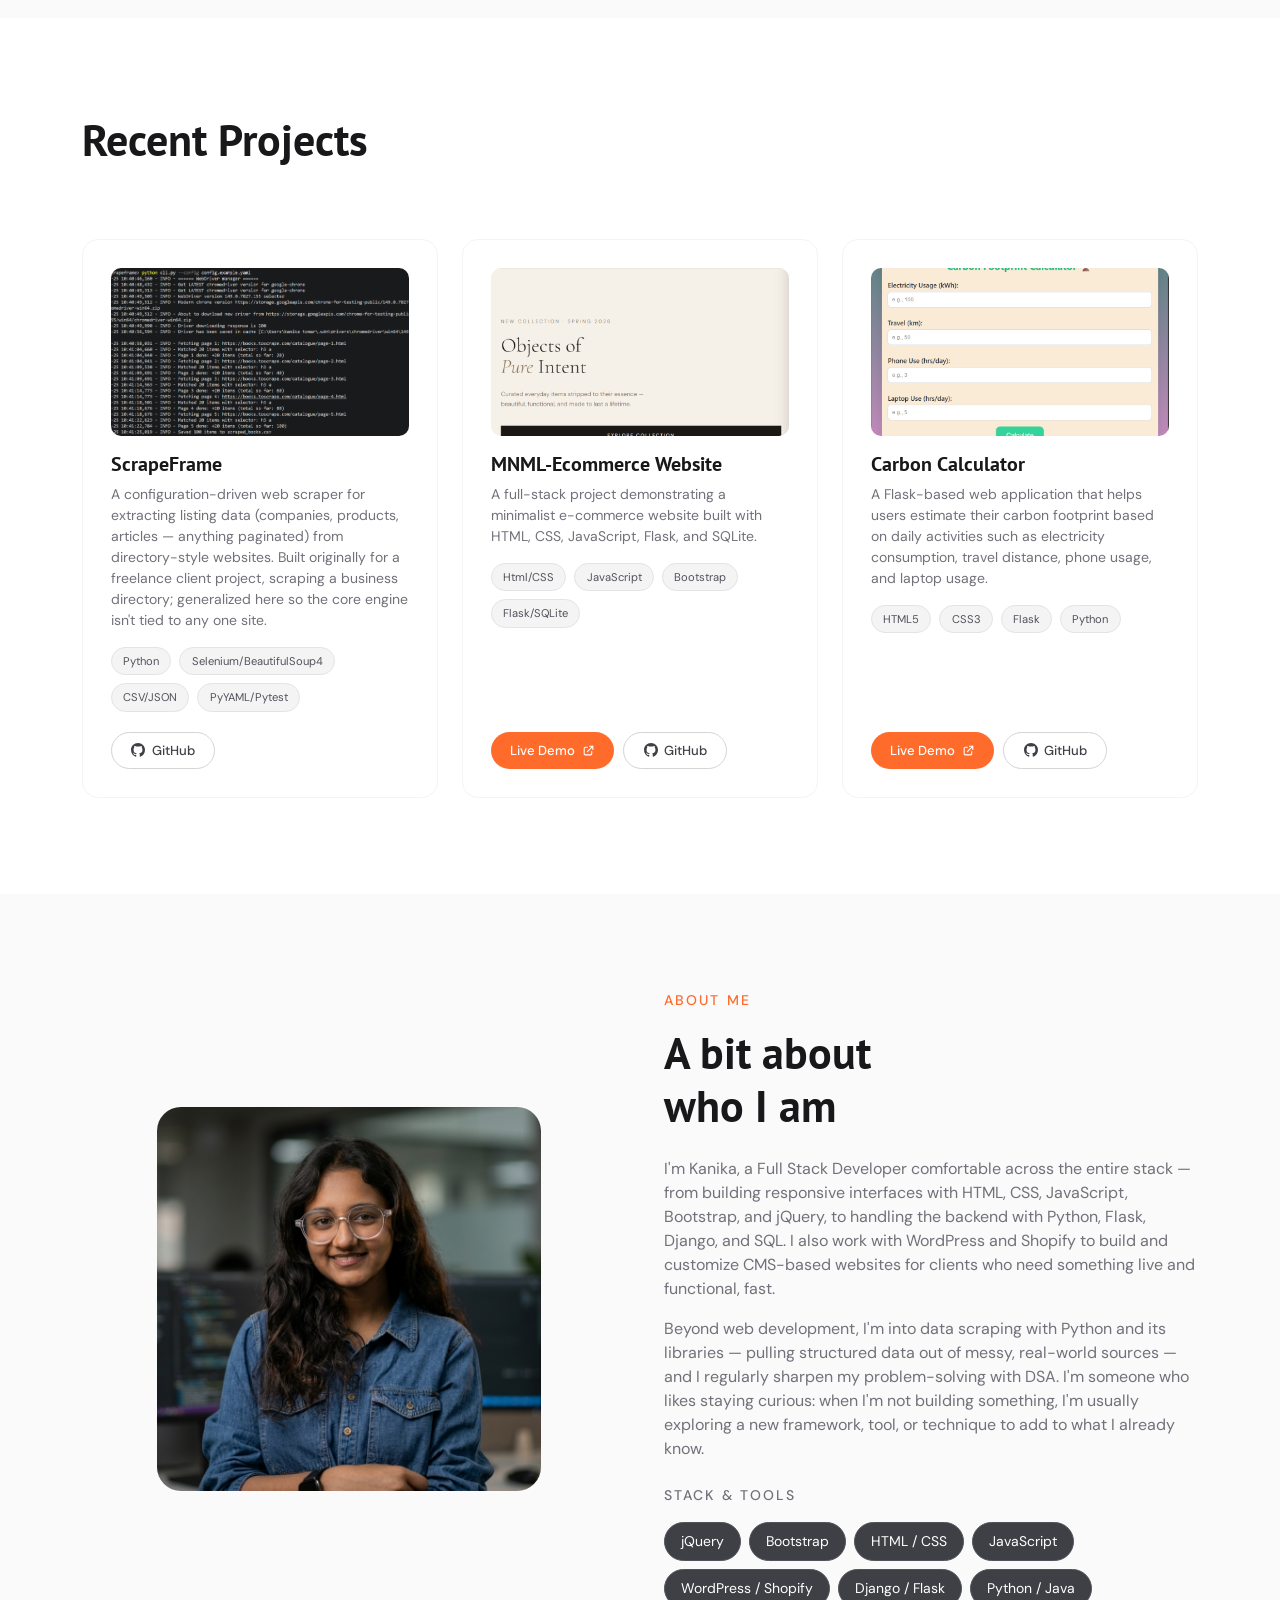
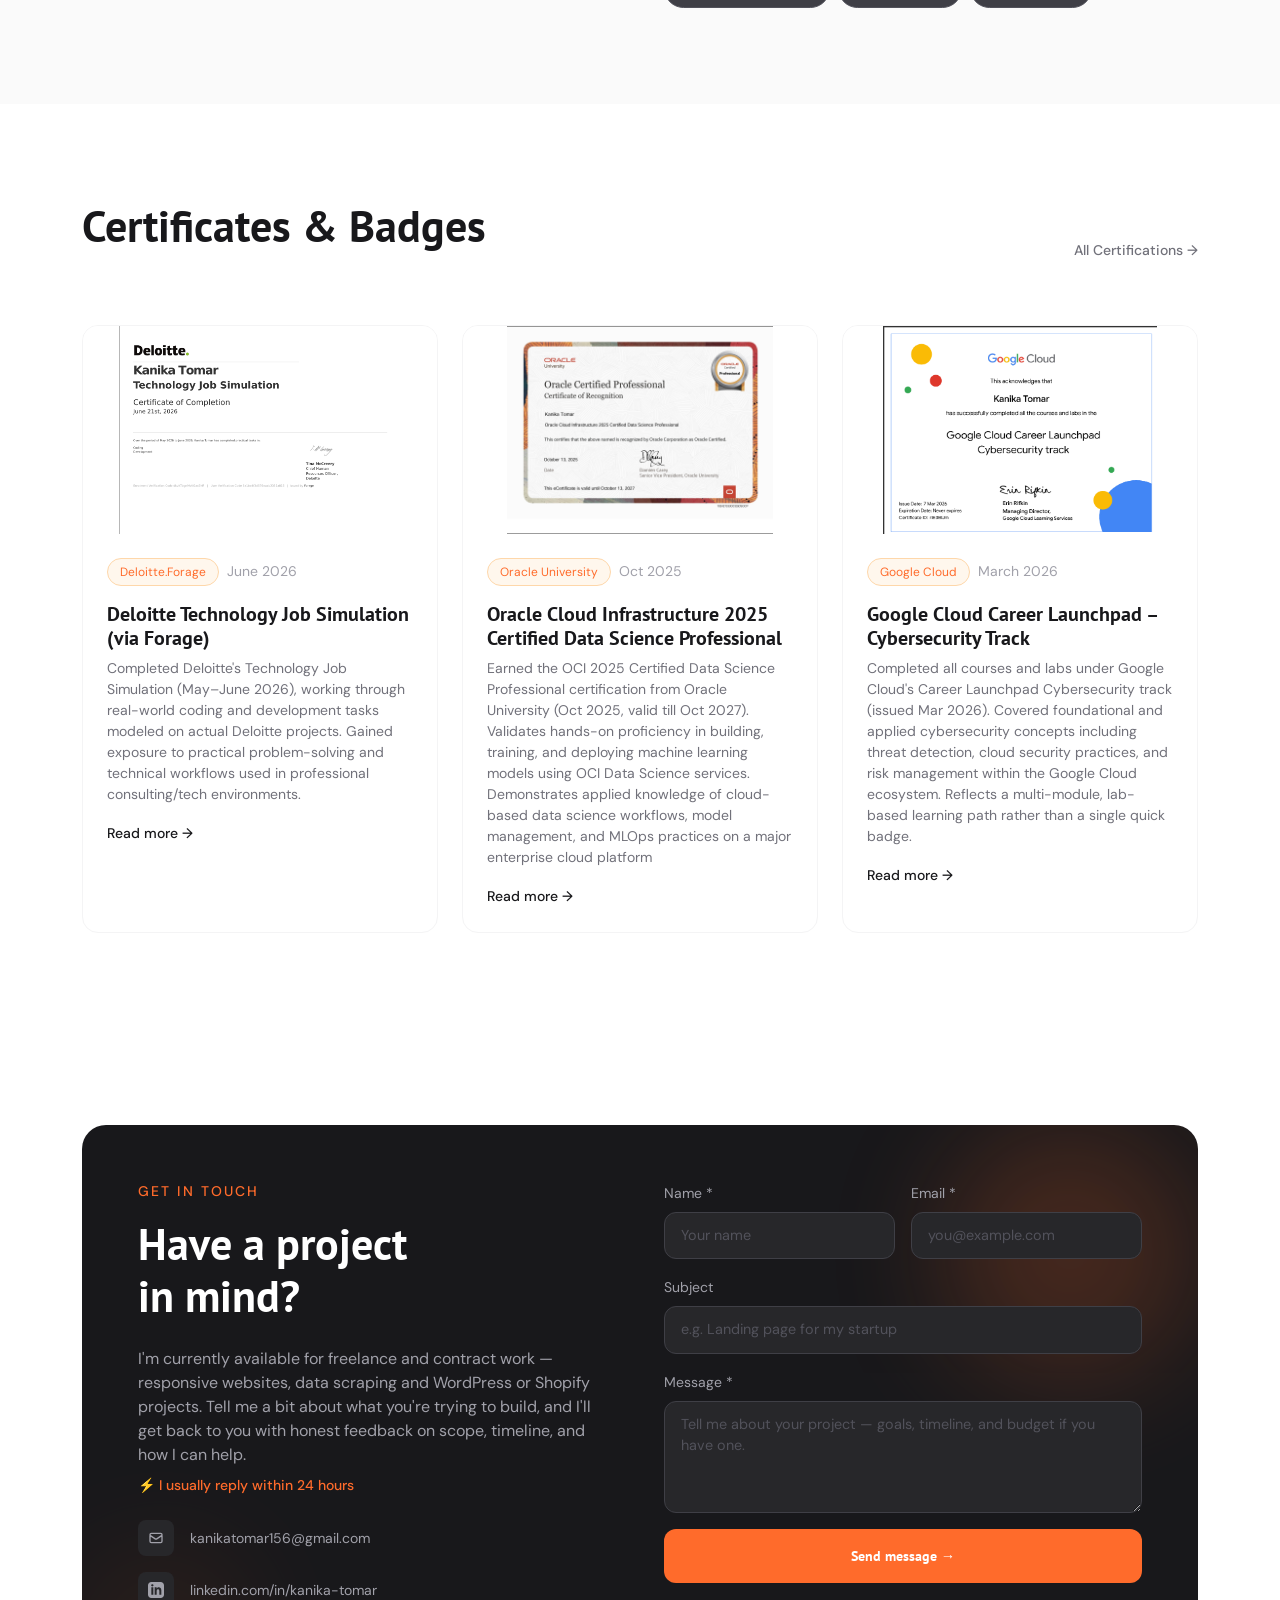
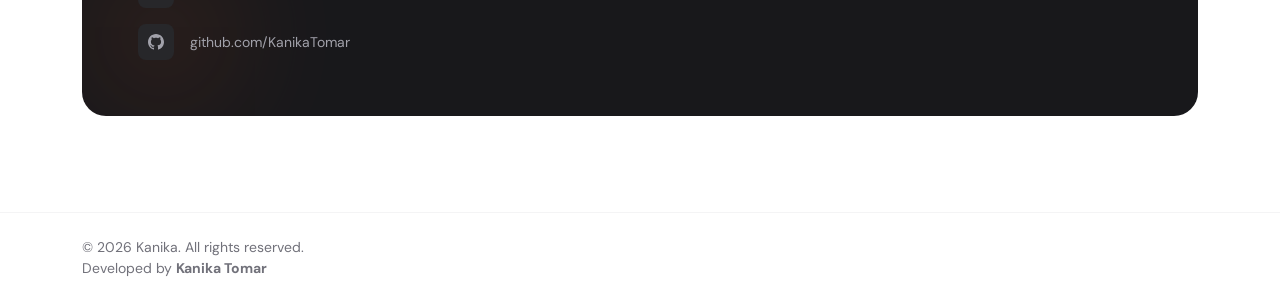
==== commit 9c4c34dc: "Updates" ====
--- a/frontend/index.html
+++ b/frontend/index.html
@@ -456,7 +456,7 @@
             touch</p>
           <h2 class="reveal d1 fw-bold mb-4" style="font-size:2.75rem;line-height:1.2;">Have a project<br>in mind?</h2>
           <p class="reveal d2 mb-2" style="color:#a1a1aa;">
-            I'm currently available for freelance and contact work — responsive websites, data scraping
+            I'm currently available for freelance and contract work — responsive websites, data scraping
             and WordPress or Shopify projects. Tell me a bit about what you're trying to build, and I'll get
             back to you with honest feedback on scope, timeline, and how I can help.
           </p>
